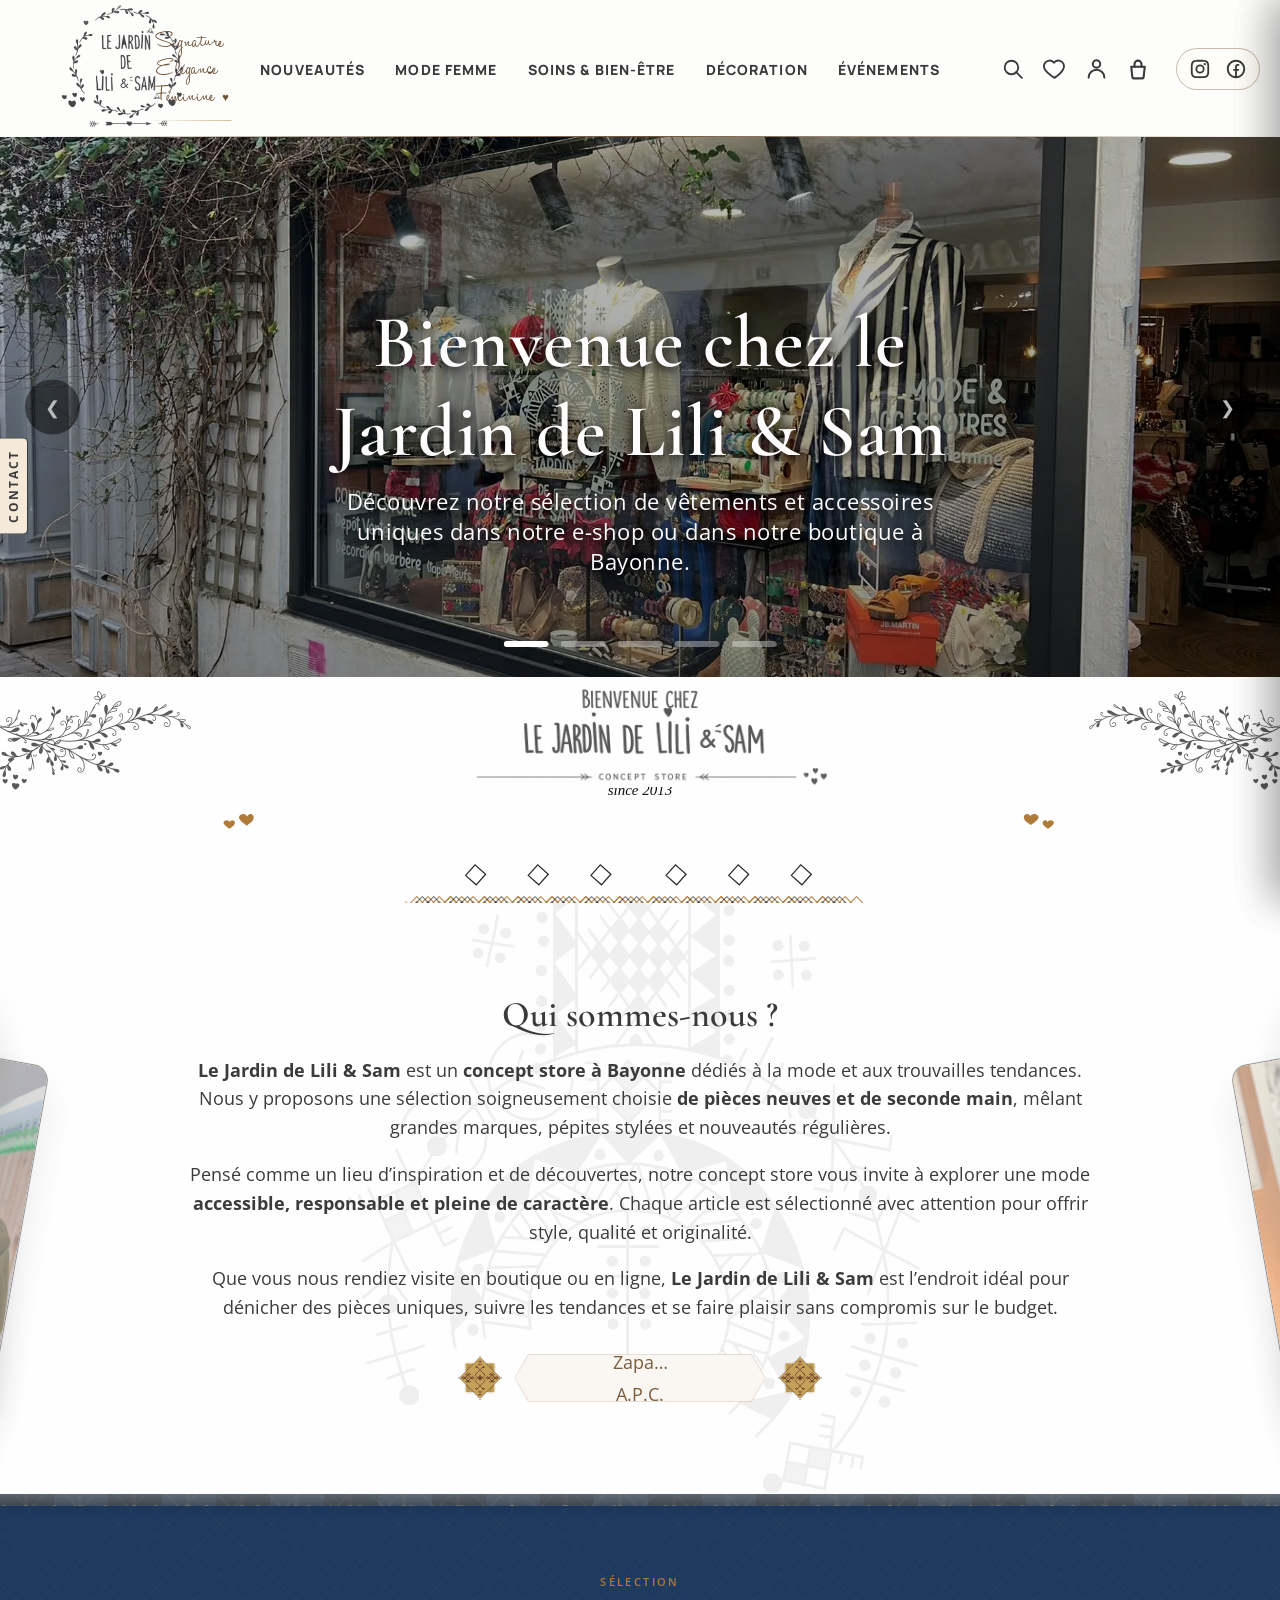
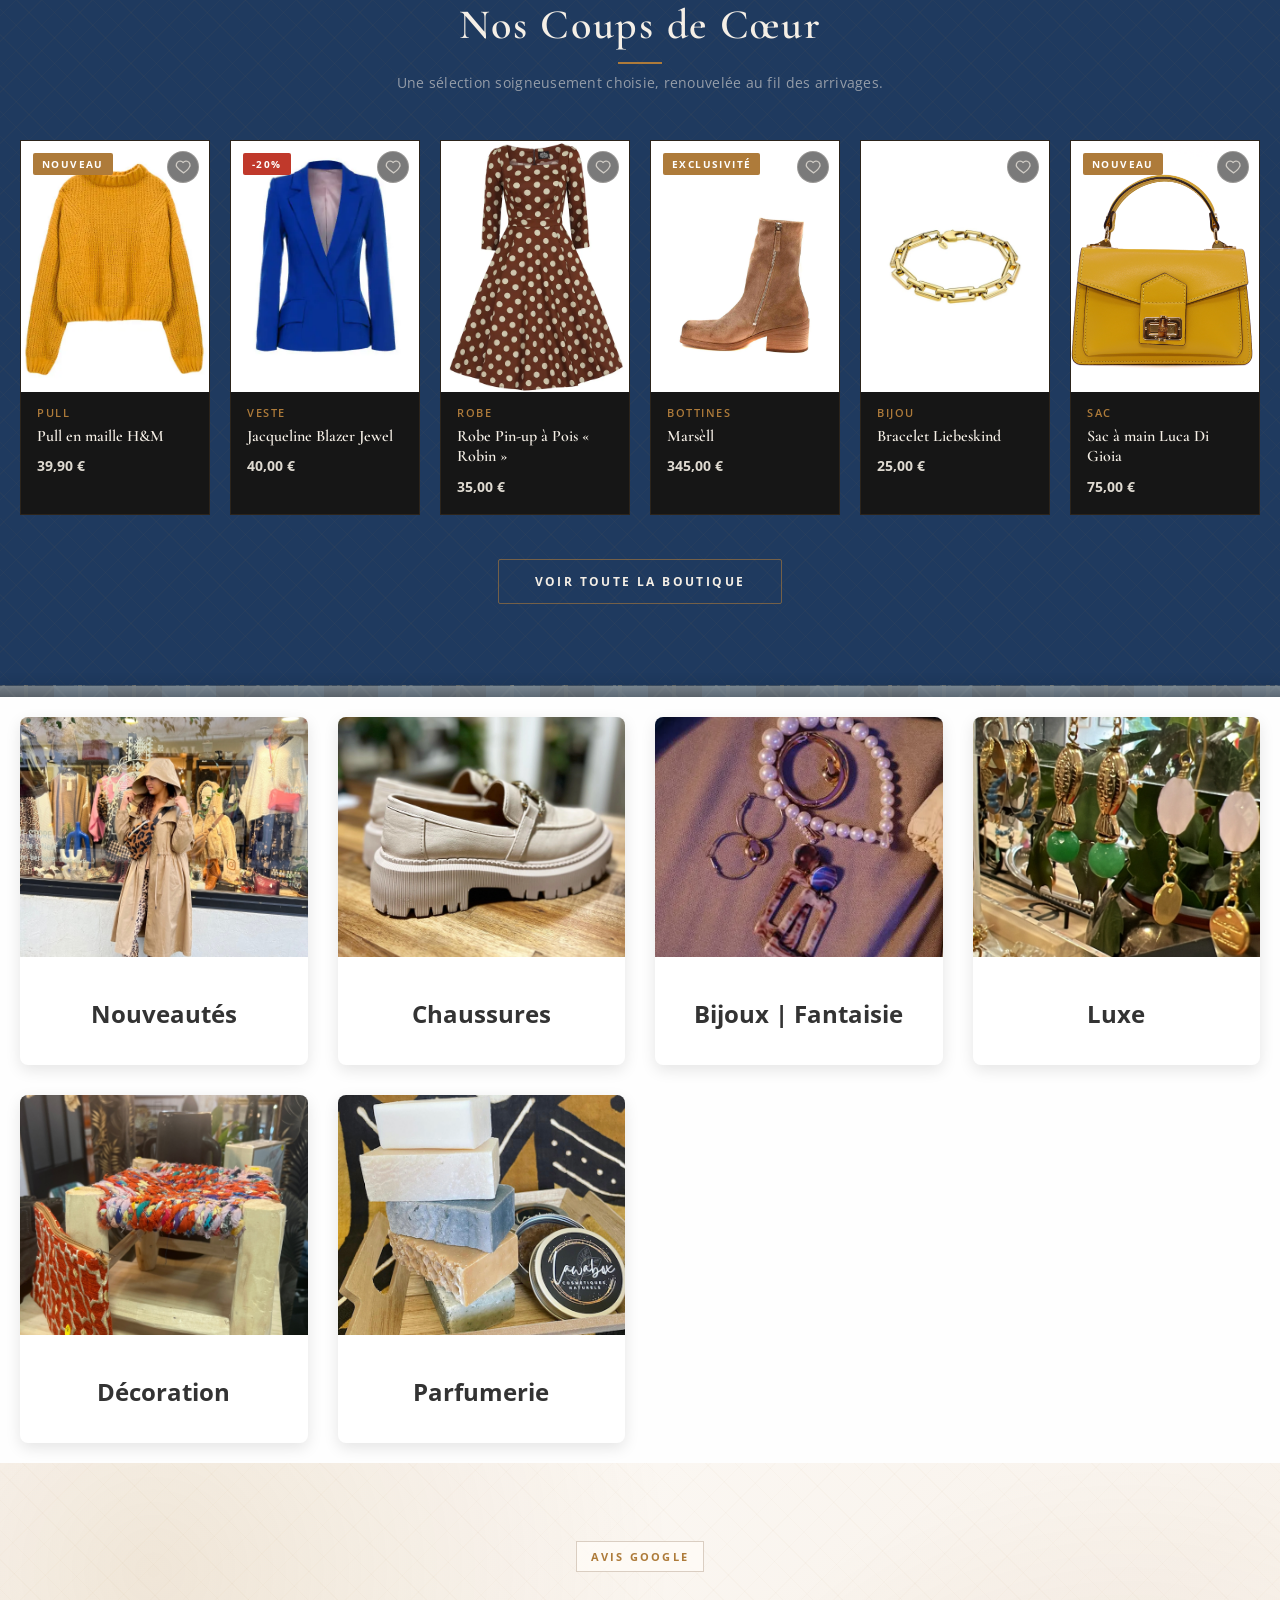
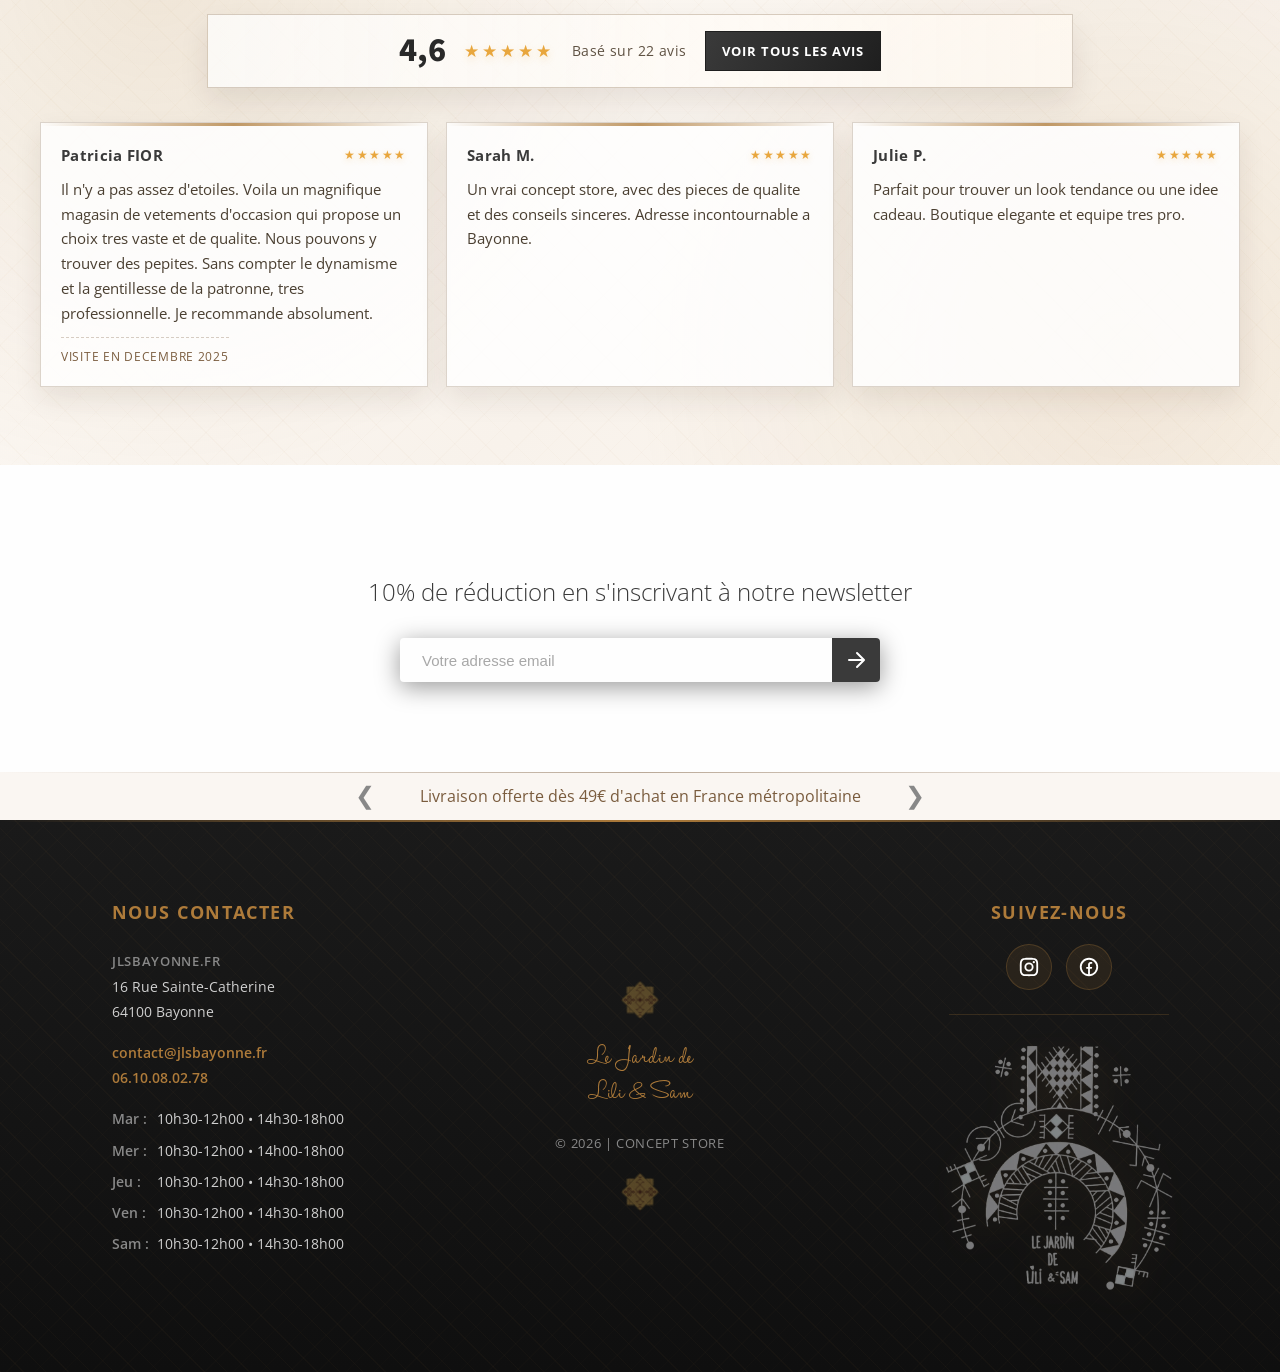
==== index.html @ 6b899c97 "25/03/2025" ====
﻿<!DOCTYPE html>
<html lang="fr">

<head>
    <!-- META -->
    <meta charset="UTF-8">
    <meta name="viewport" content="width=device-width, initial-scale=1.0">
    <meta name="description"
        content="Concept store à Bayonne proposant vêtements, accessoires et idées cadeaux au Pays Basque.">
    <meta name="robots" content="index, follow">
    <link rel="canonical" href="https://jlsbayonne.fr/">
    <title>Le Jardin de Lili &amp; Sam | Concept Store | Bayonne</title>

    <!-- LINK -->
    <link rel="stylesheet" href="style.css">
    <link rel="preconnect" href="https://fonts.googleapis.com">
    <link rel="preconnect" href="https://fonts.gstatic.com" crossorigin>
    <link
        href="https://fonts.googleapis.com/css2?family=Bodoni+Moda:wght@500;600&family=Cormorant+Garamond:wght@500;600;700&family=Manrope:wght@600;700;800&family=Open+Sans:wght@400;600&family=Source+Sans+3:wght@600;700;800&display=swap"
        rel="stylesheet">
    <link rel="icon" href="icons/favicon.ico" type="image/x-icon">

    <!-- JAVASCRIPT -->
    <script src="carousel.js" defer></script>
    <script src="menu.js" defer></script>
    <script src="search.js" defer></script>
    <script src="script.js" defer></script>
</head>

<body>
    <!-- HEADER -->
    <header class="header">
        <div class="header-container">
            <!-- LOGO -->
            <div class="logo">
                <a href="/">
                    <img src="img/logo.png" draggable="false" alt="logoJLS">

                </a>
                <div class="logo-words" aria-hidden="true">
                    <span>Signature</span>
                    <span>Elégance</span>
                    <span>Féminine</span>
                </div>
            </div>

            <div class="header-search-overlay">
                <div class="header-search">
                    <div class="search-berber-left" aria-hidden="true"></div>
                    <input type="text" placeholder="Rechercher un article, une marque...">
                    <img src="icons/search-outline.svg" class="search-icon-input" alt="Recherche">
                    <button class="search-close" aria-label="Fermer la barre de recherche">
                        <svg viewBox="0 0 24 24" width="22" height="22" fill="none">
                            <path d="M18 6L6 18M6 6l12 12" stroke="currentColor" stroke-width="2"
                                stroke-linecap="round" />
                        </svg>
                    </button>
                    <div class="search-berber-right" aria-hidden="true"></div>
                </div>
            </div>
            <!-- MENU -->
            <nav class="menu">
                <ul>
                    <li class="submenu-container">
                        <a href="nouveautes.html" class="has-submenu menu-link-nouveautes">Nouveautés</a>
                    </li>
                    <li class="submenu-container">
                        <a href="mode-femme.html" class="has-submenu">Mode Femme</a>
                        <div class="submenu submenu-mega">
                            <div class="submenu-mega-col">
                                <span class="submenu-mega-title">Vêtements</span>
                                <a href="/boutique/produits?CAT=robes&parent=boutique"><img src="icons/submenu/robe.svg" class="submenu-icon" alt=""> Robes</a>
                                <a href="/boutique/produits?CAT=jupes&parent=boutique"><img src="icons/submenu/jupe.svg" class="submenu-icon" alt=""> Jupes</a>
                                <a href="/boutique/produits?CAT=pantalons&parent=boutique"><img src="icons/submenu/pantalon.svg" class="submenu-icon" alt=""> Pantalons</a>
                                <a href="/boutique/produits?CAT=jeans&parent=boutique"><img src="icons/submenu/jean.svg" class="submenu-icon" alt=""> Jeans</a>
                                <a href="/boutique/produits?CAT=vestes&parent=boutique"><img src="icons/submenu/veste.svg" class="submenu-icon" alt=""> Vestes</a>
                                <a href="/boutique/produits?CAT=manteaux&parent=boutique">Manteaux</a>
                                <a href="/boutique/produits?CAT=pulls&parent=boutique">Pulls & Gilets</a>
                                <a href="/boutique/produits?CAT=t-shirts-et-polos&parent=boutique">T-shirts & Polos</a>
                                <a href="/boutique/produits?CAT=chemises&parent=boutique">Chemises</a>
                                <a href="/boutique/produits?CAT=combinaisons&parent=boutique">Combinaisons</a>
                            </div>
                            <div class="submenu-mega-col">
                                <span class="submenu-mega-title">Chaussures</span>
                                <a href="/boutique/produits?CAT=basket&parent=boutique">Basket</a>
                                <a href="/boutique/produits?CAT=bottes&parent=boutique">Bottes</a>
                                <a href="/boutique/produits?CAT=bottines-boots&parent=boutique">Bottines / Boots</a>
                                <a href="/boutique/produits?CAT=sandales&parent=boutique">Sandales</a>
                                <a href="/boutique/produits?CAT=talons&parent=boutique">Talons</a>
                                <a href="/boutique/produits?CAT=chaussures_plates&parent=boutique">Chaussures plates</a>
                                <a href="/boutique/produits?CAT=chaussures_de_ville&parent=boutique">Chaussures de ville</a>
                                <a href="/boutique/produits?CAT=chaussures_de_sport&parent=boutique">Chaussures de sport</a>
                            </div>
                            <div class="submenu-mega-col">
                                <span class="submenu-mega-title">Accessoires</span>
                                <a href="/boutique/produits?CAT=sacs_maroquinerie&parent=boutique">Sacs & Maroquinerie</a>
                                <a href="/boutique/produits?CAT=bijoux_fantaisie&parent=boutique">Bijoux & Fantaisie</a>
                                <a href="/boutique/produits?CAT=ceintures&parent=boutique">Ceintures</a>
                                <a href="/boutique/produits?CAT=chapeaux&parent=boutique">Chapeaux</a>
                                <a href="/boutique/produits?CAT=echarpes&parent=boutique">Écharpes</a>
                                <a href="/boutique/produits?CAT=gants&parent=boutique">Gants</a>
                                <a href="/boutique/produits?CAT=lunettes_de_soleil&parent=boutique">Lunettes de soleil</a>
                            </div>
                        </div>
                    </li>
                    <li class="submenu-container">
                        <a href="soins-bien-etre.html" class="has-submenu">Soins &
                            Bien-être</a>
                        <div class="submenu">
                            <a href="/boutique/produits?CAT=parfums&parent=boutique">Parfums</a>
                            <a href="/boutique/produits?CAT=savons_artisanaux&parent=boutique">Savons artisanaux</a>
                            <a href="/boutique/produits?CAT=soins_corps&parent=boutique">Soins du corps</a>
                            <a href="/boutique/produits?CAT=soins_visage&parent=boutique">Soins du visage</a>
                            <a href="/boutique/produits?CAT=bougies_senteurs&parent=boutique">Bougies & senteurs</a>

                        </div>
                    </li>
                    <li class="submenu-container">
                        <a href="decoration.html" class="has-submenu">Décoration</a>
                        <div class="submenu">
                            <a href="/boutique/produits?CAT=tapis_berberes&parent=boutique">Tapis Berbères</a>
                            <a href="/boutique/produits?CAT=vases_artisanaux&parent=boutique">Vases artisanaux</a>
                            <a href="/boutique/produits?CAT=bougies_lanternes&parent=boutique">Bougies & lanternes</a>
                            <a href="/boutique/produits?CAT=plateaux_traditionnels&parent=boutique">Plateaux
                                traditionnels</a>
                            <a href="/boutique/produits?CAT=decorations_autres&parent=boutique">Autres</a>
                        </div>
                    </li>
                    <li class="submenu-container">
                        <a href="evenements.html">Événements</a>
                    </li>
                </ul>
            </nav>
            <!-- ICÔNES PRINCIPALES -->
            <div class="icons">
                <!-- RECHERCHE -->
                <button class="icon-wrapper search-toggle" aria-label="Recherche" title="Rechercher">
                    <svg class="radial-icon" viewBox="0 0 24 24" aria-hidden="true" focusable="false">
                        <circle class="radial-icon-fill" cx="11" cy="11" r="6.5" />
                        <path class="radial-icon-fill" d="M15.55 16.26L16.26 15.55L21.2 20.49L20.49 21.2Z" />
                        <circle class="radial-icon-outline" cx="11" cy="11" r="6.5" />
                        <path class="radial-icon-outline" d="M15.5 15.5L21 21" />
                    </svg>
                </button>

                <!-- FAVORIS -->
                <a href="/boutique/produits/?CAT=Favoris&parent=index.html" class="icon-wrapper"
                    data-panel-trigger="panel-favoris" title="Favoris">
                    <svg class="radial-icon" viewBox="0 0 24 24" aria-hidden="true" focusable="false">
                        <defs>
                            <clipPath id="favorite-heart-clip">
                                <path d="M12 21s-6.7-4.35-9.2-8.1C.7 9.8 2.1 5.7 5.8 4.6c2.2-.65 4.4.1 5.7 1.9 1.3-1.8 3.5-2.55 5.7-1.9 3.7 1.1 5.1 5.2 3 8.3C18.7 16.65 12 21 12 21z" />
                            </clipPath>
                        </defs>
                        <circle class="radial-icon-fill" cx="12" cy="12" r="12" clip-path="url(#favorite-heart-clip)" />
                        <path class="radial-icon-outline" d="M12 21s-6.7-4.35-9.2-8.1C.7 9.8 2.1 5.7 5.8 4.6c2.2-.65 4.4.1 5.7 1.9 1.3-1.8 3.5-2.55 5.7-1.9 3.7 1.1 5.1 5.2 3 8.3C18.7 16.65 12 21 12 21z" />
                    </svg>
                    <span class="sr-only">Mes Favoris</span>
                </a>

                <!-- COMPTE -->
                <a href="/boutique/compte.php" class="icon-wrapper" data-panel-trigger="panel-compte" title="Compte" aria-label="Mon Compte">
                    <svg class="radial-icon radial-icon-account" viewBox="0 0 24 24" aria-hidden="true" focusable="false">
                        <path class="radial-icon-fill" d="M12 11.3a3.3 3.3 0 1 0 0-6.6a3.3 3.3 0 0 0 0 6.6Z" />
                        <path class="radial-icon-fill" d="M5 20.1a7 7 0 0 1 14 0Z" />
                        <circle class="radial-icon-outline" cx="12" cy="8" r="3.3" />
                        <path class="radial-icon-outline" d="M5 20.1a7 7 0 0 1 14 0" />
                    </svg>
                </a>

                <!-- PANIER -->
                <a href="/boutique/panier.php" class="icon-wrapper" data-panel-trigger="panel-panier" title="Panier" aria-label="Panier">
                    <svg class="radial-icon radial-icon-cart" viewBox="0 0 24 24" aria-hidden="true" focusable="false">
                        <path class="radial-icon-fill" d="M6.2 9.2h11.6l-1 9.1a1 1 0 0 1-1 .9H8.2a1 1 0 0 1-1-.9Z" />
                        <path class="radial-icon-fill" d="M9 9.2V7a3 3 0 0 1 6 0v2.2" />
                        <path class="radial-icon-outline" d="M6.2 9.2h11.6l-1 9.1a1 1 0 0 1-1 .9H8.2a1 1 0 0 1-1-.9Z" />
                        <path class="radial-icon-outline" d="M9 9.2V7a3 3 0 0 1 6 0v2.2" />
                    </svg>
                    <span class="cart-count">0</span>
                </a>
                <!-- RÉSEAUX SOCIAUX -->
                <div class="social-cluster">
                <div class="social-icons" aria-label="Réseaux sociaux">
                    <a href="https://www.instagram.com/jls_bayonne_" target="_blank" rel="noopener noreferrer"
                        title="" aria-label="Instagram">
                        <img src="icons/instagram-outline.svg" class="icon-default" alt="Instagram">
                        <img src="icons/instagram-filled.svg" class="icon-hover" alt="">
                    </a>
					<a href="https://www.facebook.com/JLSBayonne" target="_blank" rel="noopener noreferrer"
                        title="" aria-label="Facebook">
                        <img src="icons/facebook-outline.svg" class="icon-default" alt="Facebook">
                        <img src="icons/facebook-filled.svg" class="icon-hover" alt="">
                    </a>
                    </div>
                </div>
                <!-- BURGER MENU -->
                <button class="burger">
                    <span></span>
                    <span></span>
                    <span></span>
                </button>

            </div>
    </header>

    <!-- CAROUSEL -->
    <section class="carousel">
        <div class="carousel-container">
            <div class="carousel-slide active">
                <img src="img/slide1.webp" loading="eager" alt="Bienvenue chez le Jardin de Lili & Sam">
                <div class="slide-content">
                    <h2>Bienvenue chez le Jardin de Lili & Sam</h2>
                    <p>Découvrez notre sélection de vêtements et accessoires uniques dans notre e-shop ou dans notre
                        boutique à Bayonne.</p>
                </div>
            </div>
            <div class="carousel-slide">
                <img src="img/slide2.webp" loading="lazy" alt="Nouveautés boutique">
                <div class="slide-content">
                    <h2>Nouveautés boutique</h2>
                    <p>Découvrez nos dernières acquisitions et nouveautés dans notre boutique.</p>
                </div>
            </div>
            <div class="carousel-slide">
                <img src="img/slide3.webp" loading="lazy" alt="Concept store à Bayonne">
                <div class="slide-content">
                    <h2>Concept store Bayonne</h2>
                    <p>Notre concept store à Bayonne vous propose une sélection unique de vêtements et accessoires.</p>
                </div>
            </div>
            <div class="carousel-slide">
                <img src="img/slide4.webp" loading="lazy" alt="Idées cadeaux">
                <div class="slide-content">
                    <h2>Idées cadeaux</h2>
                    <p>Découvrez nos idées cadeaux spécialement sélectionnées pour vous.</p>
                </div>
            </div>
            <div class="carousel-slide">
                <img src="img/slide5.webp" loading="lazy" alt="Vêtements et accessoires">
                <div class="slide-content">
                    <h2>Vêtements et accessoires</h2>
                    <p>Découvrez notre sélection de vêtements et accessoires uniques dans notre boutique.</p>
                </div>
            </div>

            <button class="prev" aria-label="Previous Slide">&#10094;</button>
            <button class="next" aria-label="Next Slide">&#10095;</button>

            <div class="carousel-dots">
                <span class="dot active"></span>
                <span class="dot"></span>
                <span class="dot"></span>
                <span class="dot"></span>
                <span class="dot"></span>
            </div>
            <div class="carousel-flash"></div>
        </div>
    </section>

    <!-- BANNIERE -->
    <section class="welcome-baner">
        <img src="img/welcome-baner.png" alt="Bienvenue sur le Jardin de Lili & Sam" class="main-baner">
        <img src="img/lauren-left.png" alt="" class="baner-deco left">
        <img src="img/lauren-right.png" alt="" class="baner-deco right">
    </section>
    <!-- CONCEPT STORE SINCE 2013 -->
    <section class="concept-store-since-2013">
        <img src="img/concept-store.svg" alt="Concept Store Since 2013">
    </section>

    <!-- PHILOSOPHIE -->
    <section class="philosophie">
        <div class="philosophie-container">
            <h2>Qui sommes-nous ?</h2>
            <p>
                <strong>Le Jardin de Lili & Sam</strong> est un <strong>concept store à Bayonne</strong> dédiés à la
                mode et aux trouvailles tendances.
                Nous y proposons une sélection soigneusement choisie <strong>de pièces neuves et de seconde
                    main</strong>, mêlant
                grandes marques, pépites stylées et nouveautés régulières.
            </p>
            <p>
                Pensé comme un lieu d’inspiration et de découvertes, notre concept store vous invite à explorer une mode
                <strong>accessible, responsable et pleine de caractère</strong>. Chaque article est sélectionné avec
                attention pour offrir
                style, qualité et originalité.
            </p>

            <p>
                Que vous nous rendiez visite en boutique ou en ligne, <strong>Le Jardin de Lili & Sam</strong> est
                l’endroit idéal pour
                dénicher des pièces uniques, suivre les tendances et se faire plaisir sans compromis sur le budget.
            </p>

            <!-- CAROUSEL PHILOSOPHIE SIDE IMAGES -->
            <div class="philosophie-side left">
                <div class="photo-stack" data-fade-carousel>
                    <button class="photo-card photo-card-back" type="button" aria-label="Afficher la photo de fond">
                        <img src="img/shooting/shoot5.jpg" alt="">
                    </button>
                    <button class="photo-card photo-card-middle" type="button"
                        aria-label="Afficher la photo intermédiaire">
                        <img src="img/shooting/shoot2.jpg" alt="">
                    </button>
                    <img class="photo-slide is-active" src="img/shooting/shoot1.jpg" alt="Silhouette mode en boutique">
                    <img class="photo-slide" src="img/shooting/shoot2.jpg" alt="Look lifestyle Le Jardin de Lili & Sam">
                    <img class="photo-slide" src="img/shooting/shoot5.jpg"
                        alt="Sélection de vêtements et accessoires en boutique">
                    <img class="photo-slide" src="img/shooting/shoot6.jpg" alt="Détail mode et accessoires en boutique">
                    <img class="photo-slide" src="img/shooting/shoot7.jpg" alt="Look lifestyle Le Jardin de Lili & Sam">
                </div>
            </div>

            <div class="philosophie-container">
                <!-- TON CONTENU ACTUEL -->
            </div>

            <div class="philosophie-side right">
                <div class="photo-stack" data-fade-carousel>
                    <button class="photo-card photo-card-back" type="button" aria-label="Afficher la photo de fond">
                        <img src="img/shooting/shoot8.jpg" alt="">
                    </button>
                    <button class="photo-card photo-card-middle" type="button"
                        aria-label="Afficher la photo intermédiaire">
                        <img src="img/shooting/shoot4.jpg" alt="">
                    </button>
                    <img class="photo-slide is-active" src="img/shooting/shoot3.jpg"
                        alt="Sélection prêt-à-porter en lumière naturelle">
                    <img class="photo-slide" src="img/shooting/shoot4.jpg" alt="Détail mode et accessoires en boutique">
                    <img class="photo-slide" src="img/shooting/shoot8.jpg" alt="Look lifestyle Le Jardin de Lili & Sam">
                    <img class="photo-slide" src="img/shooting/shoot9.jpg" alt="Silhouette mode en boutique">
                    <img class="photo-slide" src="img/shooting/shoot10.jpg"
                        alt="Sélection de vêtements et accessoires en boutique">
                </div>
            </div>

            <!-- CAROUSEL DES MARQUES -->
            <div class="brands-carousel-shell">
                <div class="brands-carousel-vertical">
                    <div class="brands-track-vertical">
                        <span>A.P.C.</span>
                        <span>Agnès b.</span>
                        <span>American Vintage</span>
                        <span>Ba&amp;sh</span>
                        <span>Bel Air</span>
                        <span>Bellerose</span>
                        <span>Bérénice</span>
                        <span>Claudie Pierlot</span>
                        <span>Comptoir des Cotonniers</span>
                        <span>Hartford</span>
                        <span>IKKS</span>
                        <span>Iro</span>
                        <span>Isabel Marant</span>
                        <span>Joseph</span>
                        <span>Kenzo</span>
                        <span>Kitsuné</span>
                        <span>Les Petites</span>
                        <span>Maje</span>
                        <span>Paul &amp; Joe</span>
                        <span>Sandro</span>
                        <span>Sessùn</span>
                        <span>Sud Express</span>
                        <span>Surface to Air</span>
                        <span>Tara Jarmon</span>
                        <span>The Kooples</span>
                        <span>Vanessa Bruno</span>
                        <span>Zadig &amp; Voltaire</span>
                        <span>Zapa…</span>
                        <!-- LOOP -->
                        <span>A.P.C.</span>
                        <span>Agnès b.</span>
                        <span>American Vintage</span>
                        <span>Ba&amp;sh</span>
                        <span>Bel Air</span>
                        <span>Bellerose</span>
                        <span>Bérénice</span>
                        <span>Claudie Pierlot</span>
                        <span>Comptoir des Cotonniers</span>
                        <span>Hartford</span>
                        <span>IKKS</span>
                        <span>Iro</span>
                        <span>Isabel Marant</span>
                        <span>Joseph</span>
                        <span>Kenzo</span>
                        <span>Kitsuné</span>
                        <span>Les Petites</span>
                        <span>Maje</span>
                        <span>Paul &amp; Joe</span>
                        <span>Sandro</span>
                        <span>Sessùn</span>
                        <span>Sud Express</span>
                        <span>Surface to Air</span>
                        <span>Tara Jarmon</span>
                        <span>The Kooples</span>
                        <span>Vanessa Bruno</span>
                        <span>Zadig &amp; Voltaire</span>
                        <span>Zapa…</span>
                    </div>
                </div>
            </div>
        </div>
    </section>
    <!-- PRODUITS À LA UNE -->
    <section class="produits-une" aria-labelledby="produits-une-title">
        <div class="produits-une-container">

            <header class="produits-une-header">
                <span class="produits-une-kicker">Sélection</span>
                <h2 class="produits-une-title" id="produits-une-title">Nos Coups de Cœur</h2>
                <p class="produits-une-intro">Une sélection soigneusement choisie, renouvelée au fil des arrivages.</p>
            </header>

            <div class="produits-une-grid">

                <!-- [BACK-OFFICE] Produit 1 -->
                <article class="produit-card">
                    <a href="/boutique/produits/?id=1" class="produit-card-img-link" aria-hidden="true" tabindex="-1">
                        <div class="produit-card-img-wrap">
                            <img src="img/exemple1.webp" alt="Produit à la une" class="produit-card-img" loading="lazy">
                            <span class="produit-card-badge">Nouveau</span>
                            <div class="produit-card-overlay"><span>Voir le produit</span></div>
                        </div>
                    </a>
                    <div class="produit-card-body">
                        <span class="produit-card-cat">Pull</span>
                        <a href="/boutique/produits/?id=1" class="produit-card-name">Pull en maille H&M</a>
                        <span class="produit-card-price">39,90 €</span>
                    </div>
                    <button class="produit-card-fav" aria-label="Ajouter aux favoris" type="button">
                        <svg viewBox="0 0 24 24" width="17" height="17" fill="none"><path class="radial-icon-fill" d="M12 21s-6.7-4.35-9.2-8.1C.7 9.8 2.1 5.7 5.8 4.6c2.2-.65 4.4.1 5.7 1.9 1.3-1.8 3.5-2.55 5.7-1.9 3.7 1.1 5.1 5.2 3 8.3C18.7 16.65 12 21 12 21z"/><path class="radial-icon-outline" d="M12 21s-6.7-4.35-9.2-8.1C.7 9.8 2.1 5.7 5.8 4.6c2.2-.65 4.4.1 5.7 1.9 1.3-1.8 3.5-2.55 5.7-1.9 3.7 1.1 5.1 5.2 3 8.3C18.7 16.65 12 21 12 21z"/></svg>
                    </button>
                </article>

                <!-- [BACK-OFFICE] Produit 2 -->
                <article class="produit-card">
                    <a href="/boutique/produits/?id=2" class="produit-card-img-link" aria-hidden="true" tabindex="-1">
                        <div class="produit-card-img-wrap">
                            <img src="img/exemple2.webp" alt="Produit à la une" class="produit-card-img" loading="lazy">
                            <span class="produit-card-badge produit-card-badge--promo">-20%</span>
                            <div class="produit-card-overlay"><span>Voir le produit</span></div>
                        </div>
                    </a>
                    <div class="produit-card-body">
                        <span class="produit-card-cat">Veste</span>
                        <a href="/boutique/produits/?id=2" class="produit-card-name">Jacqueline Blazer Jewel</a>
                        <span class="produit-card-price">40,00 €</span>
                    </div>
                    <button class="produit-card-fav" aria-label="Ajouter aux favoris" type="button">
                        <svg viewBox="0 0 24 24" width="17" height="17" fill="none"><path class="radial-icon-fill" d="M12 21s-6.7-4.35-9.2-8.1C.7 9.8 2.1 5.7 5.8 4.6c2.2-.65 4.4.1 5.7 1.9 1.3-1.8 3.5-2.55 5.7-1.9 3.7 1.1 5.1 5.2 3 8.3C18.7 16.65 12 21 12 21z"/><path class="radial-icon-outline" d="M12 21s-6.7-4.35-9.2-8.1C.7 9.8 2.1 5.7 5.8 4.6c2.2-.65 4.4.1 5.7 1.9 1.3-1.8 3.5-2.55 5.7-1.9 3.7 1.1 5.1 5.2 3 8.3C18.7 16.65 12 21 12 21z"/></svg>
                    </button>
                </article>

                <!-- [BACK-OFFICE] Produit 3 -->
                <article class="produit-card">
                    <a href="/boutique/produits/?id=3" class="produit-card-img-link" aria-hidden="true" tabindex="-1">
                        <div class="produit-card-img-wrap">
                            <img src="img/exemple3.webp" alt="Produit à la une" class="produit-card-img" loading="lazy">
                            <div class="produit-card-overlay"><span>Voir le produit</span></div>
                        </div>
                    </a>
                    <div class="produit-card-body">
                        <span class="produit-card-cat">Robe</span>
                        <a href="/boutique/produits/?id=3" class="produit-card-name">Robe Pin-up à Pois « Robin »</a>
                        <span class="produit-card-price">35,00 €</span>
                    </div>
                    <button class="produit-card-fav" aria-label="Ajouter aux favoris" type="button">
                        <svg viewBox="0 0 24 24" width="17" height="17" fill="none"><path class="radial-icon-fill" d="M12 21s-6.7-4.35-9.2-8.1C.7 9.8 2.1 5.7 5.8 4.6c2.2-.65 4.4.1 5.7 1.9 1.3-1.8 3.5-2.55 5.7-1.9 3.7 1.1 5.1 5.2 3 8.3C18.7 16.65 12 21 12 21z"/><path class="radial-icon-outline" d="M12 21s-6.7-4.35-9.2-8.1C.7 9.8 2.1 5.7 5.8 4.6c2.2-.65 4.4.1 5.7 1.9 1.3-1.8 3.5-2.55 5.7-1.9 3.7 1.1 5.1 5.2 3 8.3C18.7 16.65 12 21 12 21z"/></svg>
                    </button>
                </article>

                <!-- [BACK-OFFICE] Produit 4 -->
                <article class="produit-card">
                    <a href="/boutique/produits/?id=4" class="produit-card-img-link" aria-hidden="true" tabindex="-1">
                        <div class="produit-card-img-wrap">
                            <img src="img/exemple4.webp" alt="Produit à la une" class="produit-card-img" loading="lazy">
                            <span class="produit-card-badge">Exclusivité</span>
                            <div class="produit-card-overlay"><span>Voir le produit</span></div>
                        </div>
                    </a>
                    <div class="produit-card-body">
                        <span class="produit-card-cat">Bottines</span>
                        <a href="/boutique/produits/?id=4" class="produit-card-name">Marsèll</a>
                        <span class="produit-card-price">345,00 €</span>
                    </div>
                    <button class="produit-card-fav" aria-label="Ajouter aux favoris" type="button">
                        <svg viewBox="0 0 24 24" width="17" height="17" fill="none"><path class="radial-icon-fill" d="M12 21s-6.7-4.35-9.2-8.1C.7 9.8 2.1 5.7 5.8 4.6c2.2-.65 4.4.1 5.7 1.9 1.3-1.8 3.5-2.55 5.7-1.9 3.7 1.1 5.1 5.2 3 8.3C18.7 16.65 12 21 12 21z"/><path class="radial-icon-outline" d="M12 21s-6.7-4.35-9.2-8.1C.7 9.8 2.1 5.7 5.8 4.6c2.2-.65 4.4.1 5.7 1.9 1.3-1.8 3.5-2.55 5.7-1.9 3.7 1.1 5.1 5.2 3 8.3C18.7 16.65 12 21 12 21z"/></svg>
                    </button>
                </article>
                <!-- [BACK-OFFICE] Produit 5 -->
                                <article class="produit-card">
                                    <a href="/boutique/produits/?id=5" class="produit-card-img-link" aria-hidden="true" tabindex="-1">
                                        <div class="produit-card-img-wrap">
                                            <img src="img/exemple5.webp" alt="Produit à la une" class="produit-card-img" loading="lazy">
                                            <div class="produit-card-overlay"><span>Voir le produit</span></div>
                                        </div>
                                    </a>
                                    <div class="produit-card-body">
                                        <span class="produit-card-cat">Bijou</span>
                                        <a href="/boutique/produits/?id=5" class="produit-card-name">Bracelet Liebeskind</a>
                                        <span class="produit-card-price">25,00 €</span>
                                    </div>
                                    <button class="produit-card-fav" aria-label="Ajouter aux favoris" type="button">
                                        <svg viewBox="0 0 24 24" width="17" height="17" fill="none"><path class="radial-icon-fill" d="M12 21s-6.7-4.35-9.2-8.1C.7 9.8 2.1 5.7 5.8 4.6c2.2-.65 4.4.1 5.7 1.9 1.3-1.8 3.5-2.55 5.7-1.9 3.7 1.1 5.1 5.2 3 8.3C18.7 16.65 12 21 12 21z"/><path class="radial-icon-outline" d="M12 21s-6.7-4.35-9.2-8.1C.7 9.8 2.1 5.7 5.8 4.6c2.2-.65 4.4.1 5.7 1.9 1.3-1.8 3.5-2.55 5.7-1.9 3.7 1.1 5.1 5.2 3 8.3C18.7 16.65 12 21 12 21z"/></svg>
                                    </button>
                                </article>

                                <!-- [BACK-OFFICE] Produit 6 -->
                                <article class="produit-card">
                                    <a href="/boutique/produits/?id=6" class="produit-card-img-link" aria-hidden="true" tabindex="-1">
                                        <div class="produit-card-img-wrap">
                                            <img src="img/exemple6.webp" alt="Produit à la une" class="produit-card-img" loading="lazy">
                                            <span class="produit-card-badge">Nouveau</span>
                                            <div class="produit-card-overlay"><span>Voir le produit</span></div>
                                        </div>
                                    </a>
                                    <div class="produit-card-body">
                                        <span class="produit-card-cat">Sac</span>
                                        <a href="/boutique/produits/?id=6" class="produit-card-name">Sac à main Luca Di Gioia</a>
                                        <span class="produit-card-price">75,00 €</span>
                                    </div>
                                    <button class="produit-card-fav" aria-label="Ajouter aux favoris" type="button">
                                        <svg viewBox="0 0 24 24" width="17" height="17" fill="none"><path class="radial-icon-fill" d="M12 21s-6.7-4.35-9.2-8.1C.7 9.8 2.1 5.7 5.8 4.6c2.2-.65 4.4.1 5.7 1.9 1.3-1.8 3.5-2.55 5.7-1.9 3.7 1.1 5.1 5.2 3 8.3C18.7 16.65 12 21 12 21z"/><path class="radial-icon-outline" d="M12 21s-6.7-4.35-9.2-8.1C.7 9.8 2.1 5.7 5.8 4.6c2.2-.65 4.4.1 5.7 1.9 1.3-1.8 3.5-2.55 5.7-1.9 3.7 1.1 5.1 5.2 3 8.3C18.7 16.65 12 21 12 21z"/></svg>
                                    </button>
                                </article>
            </div>

            <div class="produits-une-footer">
                <a href="mode-femme.html" class="produits-une-cta">Voir toute la boutique</a>
            </div>

        </div>
    </section>

    <!-- CATEGORIES -->
    <section class="categories">
        <div class="grid">
            <a class="card" href="/boutique/produits?CAT=Nouveautés&parent=index.html">
                <img src="img/NOUVEAUTES.webp" alt="Nouveautés boutique">
                <h2>Nouveautés</h2>
            </a>
            <a class="card" href="/boutique/produits?CAT=Chaussures&parent=index.html">
                <img src="img/chaussures.webp" alt="Chaussures boutique">
                <h2>Chaussures</h2>
            </a>
            <a class="card" href="/boutique/produits?CAT=Bijoux&parent=index.html">
                <img src="img/BIJOUX.webp" alt="Bijoux boutique">
                <h2>Bijoux | Fantaisie</h2>
            </a>
            <a class="card" href="/boutique/produits?CAT=Luxe&parent=index.html">
                <img src="img/LUXE.webp" alt="Luxe boutique">
                <h2>Luxe</h2>
            </a>
            <a class="card" href="/boutique/produits?CAT=Décoration&parent=index.html">
                <img src="img/DECORATION.webp" alt="Décoration boutique">
                <h2>Décoration</h2>
            </a>
            <a class="card" href="/boutique/produits?CAT=Parfumerie&parent=index.html">
                <img src="img/PARFUMERIE.webp" alt="Parfumerie boutique">
                <h2>Parfumerie</h2>
            </a>

        </div>
    </section>

    <!-- AVIS GOOGLE -->
    <section class="google-reviews" aria-labelledby="google-reviews-title">
        <div class="google-reviews-container">
            <div class="google-reviews-head">
                <p class="google-reviews-kicker">Avis Google</p>
            </div>

            <div class="google-rating-strip" aria-label="Note moyenne Google">
                <span class="google-rating-score">4,6</span>
                <span class="google-rating-stars" aria-hidden="true">★★★★★</span>
                <span class="google-rating-count">Basé sur 22 avis</span>
                
                <a class="google-rating-link" href="https://www.google.com/search?sca_esv=991e2bedf2703c6a&sxsrf=ANbL-n4b9o6tHcXpJ19BkXrT6cthK5wEeQ:1774232213598&q=avis+jls+bayonne&si=AL3DRZEsmMGCryMMFSHJ3StBhOdZ2-6yYkXd_doETEE1OR-qORo_o-lJ5Kzo92yvJydwYvJxxnHASWaaPofnpNgq8gZD5XathQDJInLiI1AsaRlFHVB0z-w%3D&uds=ALYpb_k6otuSYDT1zFYqBpNGDSzKcbzTnXiSLc1W4pZmL13RO3_2BxE4k4dMKUN1WbOLV1_mlojuKSyXnctr2x-SNmUKkfoXU79wv6yKwYlTCc4v8FH2ODE&sa=X&ved=2ahUKEwiqvtyG-rSTAxV-T6QEHTOeL4UQ3PALegQIRhAF&biw=2560&bih=1279&dpr=1.5" target="_blank" rel="noopener noreferrer">Voir tous les avis</a>
            </div>

            <div class="google-reviews-grid">
                <article class="google-review-card">
                    <header class="google-review-card-head">
                        <strong>Patricia FIOR</strong>
                        <span aria-hidden="true">★★★★★</span>
                    </header>
                    <p>Il n'y a pas assez d'etoiles. Voila un magnifique magasin de vetements d'occasion qui propose un choix tres vaste et de qualite. Nous pouvons y trouver des pepites. Sans compter le dynamisme et la gentillesse de la patronne, tres professionnelle. Je recommande absolument.</p>
                    <span class="google-review-meta">Visite en decembre 2025</span>
                </article>

                <article class="google-review-card">
                    <header class="google-review-card-head">
                        <strong>Sarah M.</strong>
                        <span aria-hidden="true">★★★★★</span>
                    </header>
                    <p>Un vrai concept store, avec des pieces de qualite et des conseils sinceres. Adresse incontournable a Bayonne.</p>
                </article>

                <article class="google-review-card">
                    <header class="google-review-card-head">
                        <strong>Julie P.</strong>
                        <span aria-hidden="true">★★★★★</span>
                    </header>
                    <p>Parfait pour trouver un look tendance ou une idee cadeau. Boutique elegante et equipe tres pro.</p>
                </article>
            </div>
        </div>
    </section>

    <!-- NEWSLETTER -->
    <section class="newsletter">
        <div class="newsletter-container">
            <h2>10% de réduction en s'inscrivant à notre newsletter</h2>
            <form class="newsletter-box" id="newsletter-form">
                <input type="email" placeholder="Votre adresse email" required>
                <button class="newsletter-btn" type="submit">
                    <svg viewBox="0 0 24 24" class="newsletter-arrow">
                        <path d="M5 12h14M13 5l7 7-7 7" stroke="white" stroke-width="2" fill="none"
                            stroke-linecap="round" stroke-linejoin="round" />
                    </svg>
                </button>
            </form>

            <div class="newsletter-success" id="newsletter-success">
                ✓ Merci pour votre inscription !
            </div>

            <div class="flower-confetti" id="flower-confetti"></div>


        </div>
    </section>

    <!-- INFO CAROUSEL -->
    <section class="info-carousel">
        <button class="info-carousel-prev" aria-label="Précédent">&#10094;</button>
        <div class="info-carousel-track-wrapper">
            <div class="info-carousel-track">
                <span>Livraison offerte dès 49€ d'achat en France métropolitaine</span>
                <span>Retrait gratuit en boutique à Bayonne</span>
                <span>Paiement sécurisé via PayPal</span>
                <span>Retours sous 14 jours</span>
                <span>Service client réactif</span>
            </div>
        </div>
        <button class="info-carousel-next" aria-label="Suivant">&#10095;</button>
    </section>
    <!----------FOOTER---------->
    <footer id="footer">
        <div class="footer-container">
            <div class="footer-left">
                <strong>Nous contacter</strong>
                <div>
                    <strong style="font-size: 13px; letter-spacing: 0.05em; text-transform: uppercase; color: #888; font-weight: 600;">JLSBAYONNE.FR<br></strong>
                    16 Rue Sainte-Catherine<br>
                    64100 Bayonne
                </div>
                <div>
                    <a href="mailto:contact@jlsbayonne.fr">contact@jlsbayonne.fr</a><br>
                    <a href="tel:0610080278">06.10.08.02.78</a>
                </div>
                <div class="horaires">
                    <span class="jour">Mar :</span><span>10h30-12h00 • 14h30-18h00</span>
                    <span class="jour">Mer :</span><span>10h30-12h00 • 14h00-18h00</span>
                    <span class="jour">Jeu :</span><span>10h30-12h00 • 14h30-18h00</span>
                    <span class="jour">Ven :</span><span>10h30-12h00 • 14h30-18h00</span>
                    <span class="jour">Sam :</span><span>10h30-12h00 • 14h30-18h00</span>
                </div>
            </div>

            <div class="footer-center">
                <h3>Le Jardin de<br>Lili & Sam</h3>
                <p>&copy; 2026 | Concept Store</p>
            </div>

            <div class="footer-right social-icons-footer">
                <strong>Suivez-nous</strong>
                <div class="social-icons-footer">
                    <a href="https://www.instagram.com/jls_bayonne_" target="_blank" rel="noopener noreferrer" title="Instagram" aria-label="Instagram">
                        <img src="icons/instagram-outline.svg" alt="Instagram">
                    </a>
                    <a href="https://www.facebook.com/JLSBayonne" target="_blank" rel="noopener noreferrer" title="Facebook" aria-label="Facebook">
                        <img src="icons/facebook-outline.svg" alt="Facebook">
                    </a>
                </div>
                <div class="footer-brand-mark">
                    <img src="img/background-white.webp" alt="Logo Le Jardin de Lili & Sam">
                </div>
            </div>
        </div>
    </footer>

    <!-- WIDGET CONTACT VERTICAL -->
    <div class="contact-widget" id="contact-widget">
        <button class="contact-widget-toggle" type="button" aria-label="Ouvrir les moyens de contact"
            aria-expanded="false" aria-controls="contact-widget-panel">
            <span class="contact-widget-label">CONTACT</span>
        </button>
        <div class="contact-widget-panel" id="contact-widget-panel" aria-hidden="true">
            <a href="https://maps.app.goo.gl/K8HkVCwXNaB93dVm9" class="contact-widget-icon" aria-label="Nous contacter" target="_blank" rel="noopener noreferrer" title="Boutique">
                <svg xmlns="http://www.w3.org/2000/svg" viewBox="0 0 24 24" width="24" height="24" fill="none" aria-hidden="true">
                    <path d="M12 22s7-6.2 7-12a7 7 0 1 0-14 0c0 5.8 7 12 7 12z" stroke="currentColor" stroke-width="1.8" stroke-linecap="round" stroke-linejoin="round"/>
                    <circle cx="12" cy="10" r="2.7" stroke="currentColor" stroke-width="1.8"/>
                </svg>
            </a>
            <a href="tel:0610080278" class="contact-widget-icon" aria-label="Appeler" title="Téléphone">
                <svg viewBox="0 0 24 24" width="23" height="23" fill="none" aria-hidden="true">
                    <path d="M22 16.92v3a2 2 0 0 1-2.18 2A19.79 19.79 0 0 1 11.19 19a19.5 19.5 0 0 1-6-6A19.79 19.79 0 0 1 2.08 4.18 2 2 0 0 1 4.06 2h3a2 2 0 0 1 2 1.72c.12.9.33 1.78.62 2.62a2 2 0 0 1-.45 2.11L8 9.68a16 16 0 0 0 6.32 6.32l1.23-1.23a2 2 0 0 1 2.11-.45c.84.29 1.72.5 2.62.62A2 2 0 0 1 22 16.92z" stroke="currentColor" stroke-width="1.8" stroke-linecap="round" stroke-linejoin="round"/>
                </svg>
            </a>
            <a href="mailto:contact@jlsbayonne.fr" class="contact-widget-icon" aria-label="Envoyer un email" title="Mail">
                <svg viewBox="0 0 24 24" width="24" height="24" fill="none" aria-hidden="true">
                    <rect x="3" y="5" width="18" height="14" rx="2" stroke="currentColor" stroke-width="1.8"/>
                    <path d="M4 7l8 6 8-6" stroke="currentColor" stroke-width="1.8" stroke-linecap="round" stroke-linejoin="round"/>
                </svg>
            </a>
        </div>
    </div>

    <!-- BOUTON RETOUR EN HAUT -->
    <button id="scrollTopBtn" aria-label="Retour en haut">

        <!-- cercle progression -->
        <svg class="progress-ring" width="60" height="60">
            <circle class="progress-ring-bg" cx="30" cy="30" r="26" />
            <circle class="progress-ring-circle" cx="30" cy="30" r="26" />
        </svg>

        <!-- flèche -->
        <svg class="arrow-up" viewBox="0 0 24 24">
            <path d="M12 19V5M5 12l7-7 7 7" stroke="white" stroke-width="2" fill="none" stroke-linecap="round"
                stroke-linejoin="round" />
        </svg>

        <!-- fleur -->
        <svg class="flower-icon" viewBox="0 0 24 24">
            <circle cx="12" cy="12" r="2.5" fill="white" />
            <circle cx="12" cy="5" r="3" fill="white" />
            <circle cx="19" cy="12" r="3" fill="white" />
            <circle cx="12" cy="19" r="3" fill="white" />
            <circle cx="5" cy="12" r="3" fill="white" />
        </svg>

    </button>

    <!-- POP-UP MARQUES -->
    <div class="brands-modal-overlay" aria-hidden="true">
        <section class="brands-modal" role="dialog" aria-modal="true" aria-label="Toutes les marques">
            <button class="brands-modal-close" type="button" aria-label="Fermer">&times;</button>
            <header class="brands-modal-head">
                <h2>Toutes Nos Marques</h2>
                <p>Des marques sélectionnées pour leur vision et leur singularité.</p>
            </header>
            <div class="brands-modal-body">
                <ul class="brands-modal-grid"></ul>
            </div>
            <div class="brands-modal-scroll-controls" aria-hidden="true">
                <button class="brands-modal-scroll-btn up is-hidden" type="button"
                    aria-label="Défiler vers le haut">ᐃ</button>
                <button class="brands-modal-scroll-btn down" type="button" aria-label="Défiler vers le bas">ᐁ</button>
            </div>
        </section>
    </div>

    <!-- OVERLAY PANNEAUX -->
    <div class="side-panel-overlay" id="side-panel-overlay"></div>

    <!-- PANNEAU FAVORIS -->
    <aside class="side-panel" id="panel-favoris" aria-label="Mes Favoris">
        <div class="side-panel-head">
            <span class="side-panel-title">Mes Favoris</span>
            <button class="side-panel-close" aria-label="Fermer">
                <svg viewBox="0 0 24 24" width="22" height="22" fill="none">
                    <path d="M18 6L6 18M6 6l12 12" stroke="currentColor" stroke-width="2" stroke-linecap="round" />
                </svg>
            </button>
        </div>
        <div class="side-panel-body">
            <div class="side-panel-empty-state">
                <svg class="favorite-heart" viewBox="0 0 24 24" width="52" height="52" fill="none">
                    <path
                        d="M20.84 4.61a5.5 5.5 0 0 0-7.78 0L12 5.67l-1.06-1.06a5.5 5.5 0 0 0-7.78 7.78l1.06 1.06L12 21.23l7.78-7.78 1.06-1.06a5.5 5.5 0 0 0 0-7.78z"
                        stroke="#c8b49a" stroke-width="1.5" />
                </svg>
                <p>Aucun article en favoris pour l'instant.</p>
                <a href="/boutique/produits/" class="side-panel-btn">Découvrir la boutique</a>
            </div>
        </div>
    </aside>

    <!-- PANNEAU COMPTE -->
    <aside class="side-panel" id="panel-compte" aria-label="Mon Compte">
        <div class="side-panel-head">
            <span class="side-panel-title">Mon Compte</span>
            <button class="side-panel-close" aria-label="Fermer">
                <svg viewBox="0 0 24 24" width="22" height="22" fill="none">
                    <path d="M18 6L6 18M6 6l12 12" stroke="currentColor" stroke-width="2" stroke-linecap="round" />
                </svg>
            </button>
        </div>
        <div class="side-panel-body">
            <form class="side-panel-form" action="/boutique/compte.php" method="post">
                <label for="sp-email">Adresse e‑mail</label>
                <input id="sp-email" type="email" name="email" placeholder="votre@email.fr" autocomplete="email"
                    required>
                <label for="sp-password">Mot de passe</label>
                <input id="sp-password" type="password" name="password" placeholder="••••••••"
                    autocomplete="current-password" required>
                <a href="/boutique/compte.php?action=forgot" class="side-panel-link-small">Mot de passe oublié ?</a>
                <button type="submit" class="side-panel-btn">Se connecter</button>
            </form>
            <div class="side-panel-separator"><span>ou</span></div>
            <a href="/boutique/compte.php?action=register" class="side-panel-btn side-panel-btn-outline">Créer un
                compte</a>
            <div class="side-panel-links">
                <a href="/boutique/compte.php?action=orders">Mes commandes</a>
                <a href="/boutique/compte.php?action=profile">Mes informations</a>
            </div>
        </div>
    </aside>

    <!-- PANNEAU PANIER -->
    <aside class="side-panel" id="panel-panier" aria-label="Mon Panier">
        <div class="side-panel-head">
            <span class="side-panel-title">Mon Panier</span>
            <button class="side-panel-close" aria-label="Fermer">
                <svg viewBox="0 0 24 24" width="22" height="22" fill="none">
                    <path d="M18 6L6 18M6 6l12 12" stroke="currentColor" stroke-width="2" stroke-linecap="round" />
                </svg>
            </button>
        </div>
        <div class="side-panel-body" id="panel-panier-items">
            <div class="side-panel-empty-state">
                <svg viewBox="0 0 24 24" width="52" height="52" fill="none">
                    <path d="M6 2L3 6v14a2 2 0 002 2h14a2 2 0 002-2V6l-3-4zM3 6h18M16 10a4 4 0 01-8 0" stroke="#c8b49a"
                        stroke-width="1.5" stroke-linecap="round" stroke-linejoin="round" />
                </svg>
                <p>Votre panier est vide.</p>
                <a href="/boutique/produits/" class="side-panel-btn">Continuer mes achats</a>
            </div>
        </div>
        <div class="side-panel-footer" id="panel-panier-footer" style="display:none">
            <div class="side-panel-total">
                <span>Sous-total</span>
                <span class="side-panel-total-amount" id="panel-panier-total">0,00 €</span>
            </div>
            <a href="/boutique/panier.php?action=checkout" class="side-panel-btn">Finaliser ma commande</a>
            <a href="/boutique/panier.php" class="side-panel-btn side-panel-btn-outline">Voir mon panier</a>
        </div>
    </aside>

</body>

</html>
---- style.css ----
/* ----------GLOBAL---------- */
body {
    font-family: 'Open Sans', Arial, sans-serif;
    margin: 0;
    padding: 0;
    background: #FEFEFE;
    overflow-x: hidden;
}

@font-face {
    font-family: "Halo Handletter";
    src: url("fonts/HaloHandletter.otf") format("opentype");
    font-weight: 400;
    font-style: normal;
    font-display: swap;
}

/* Titres principaux du menu header en majuscule */
.menu > ul > li.submenu-container > a {
    text-transform: uppercase;
    font-weight: 800;
    letter-spacing: 0.08em;
}

.filter-group-nouveautes .filter-option.is-zero {
    display: none !important;
}


/* ----------ALL BACKGROUND DECORATION---------- */
.header-search::before {
    content: "";
    position: absolute;
    top: 50%;
    left: 50%;
    transform: translate(-50%, -50%);
    width: 100%;
    height: 100%;
    background-image: url('img/logo-berbere.webp');
    background-repeat: no-repeat;
    background-position: center;
    background-size: auto 200%;
    opacity: 0.17;
    z-index: -1;
    pointer-events: none;
}

.container {
    max-width: 1400px;
    margin: auto;
    padding: 0 40px;
}

/* ----------HEADER---------- */
.header {
    position: sticky;
    top: 0;
    width: 100%;
    background: #FDFEFC;
    z-index: 1000;
    transition: background 0.2s ease;
}

.header::after {
    content: "";
    position: absolute;
    left: 0;
    bottom: 0;
    width: 100%;
    height: 1.5px;
    background: linear-gradient(to right, #ae7c3a00, #6f5338, #ae7c3a00);
}

.header.search-overlay-open {
    background: transparent;
}

.header.search-overlay-open::after {
    opacity: 0;
}

.header.search-overlay-open .header-container> :not(.header-search-overlay) {
    opacity: 0;
    visibility: hidden;
    pointer-events: none;
    transition: opacity 0.2s ease, visibility 0s linear 0.2s;
}

.header-container {
    max-width: 1400px;
    margin: auto;
    display: grid;
    grid-template-columns: minmax(220px, 1fr) auto minmax(320px, 1fr);
    align-items: center;
    padding: 1px 20px;
}

.header.scrolled {
    backdrop-filter: blur(10px);
    background: rgba(254, 252, 253, 0.6);
}

.header.search-overlay-open.scrolled {
    background: transparent;
    backdrop-filter: none;
}

.header.scrolled .social-icons {
    background: rgba(255, 252, 247, 0.2);
}

/* ----------LOGO---------- */
.logo {
    position: relative;
    transform: translateX(clamp(0px, 3vw, 48px));
}

.logo a {
    position: relative;
    z-index: 1;
    display: inline-block;
}

.logo img:first-child {
    height: 130px;
    width: auto;
    transition: transform 0.3s ease;
}

.logo img:first-child:hover {
    transform: scale(1.02);
    cursor: pointer;
}

.logo-words {
    position: absolute;
    top: 50%;
    left: calc(40% + 2px);
    transform: translateY(-50%);
    display: flex;
    flex-direction: column;
    gap: 3px;
    pointer-events: none;
    white-space: nowrap;
}

.logo-words::before {
    content: "";
    position: absolute;
    left: -10px;
    right: -8px;
    bottom: -13px;
    height: 1px;
    background: linear-gradient(90deg, rgba(174, 123, 58, 0), rgba(174, 123, 58, 0.78), rgba(174, 123, 58, 0));
    background-size: 210% 100%;
    background-position: 0 50%;
    opacity: 0.7;
    animation: logoWordsSheen 10s ease-in-out infinite;
}

.logo-words::after {
    content: "\2665";
    position: absolute;
    right: -5px;
    bottom: 6px;
    font-size: 11px;
    line-height: 1;
    color: #6f5338;
    text-shadow: 0 0 5px rgba(174, 123, 58, 0.24);
}

.logo-words span {
    font-family: "Halo Handletter", "Cormorant Garamond", serif;
    font-size: 24px;
    font-style: normal;
    font-weight: 400;
    letter-spacing: 0.02em;
    line-height: 1;
    color: #6f5338;
    text-transform: none;
    text-shadow: 0 1px 0 rgba(255, 255, 255, 0.4);
}

.logo-hover-hint {
    position: absolute;
    top: calc(50% + 59.4px);
    left: calc(34% + 5px);
    transform: translateY(-50%) translateX(-4px);
    display: inline-flex;
    align-items: center;
    gap: 4px;
    opacity: 0;
    pointer-events: none;
    white-space: nowrap;
    transition: opacity 0.25s ease, transform 0.25s ease;
}

.logo:hover .logo-hover-hint {
    opacity: 0;
}

.logo a:hover + .logo-words ~ .logo-hover-hint {
    opacity: 1;
    transform: translateY(-50%) translateX(0);
}

.logo-hover-arrow {
    font-size: 23px;
    color: #3A3A3A;
    display: inline-block;
    transform: rotate(-15deg) translateY(-7px);
}

.logo-hover-text {
    display: inline-flex;
    align-items: center;
    font-family: "Open Sans", Arial, sans-serif;
    font-size: 11px;
    font-weight: 600;
    letter-spacing: 0.1em;
    color: #3A3A3A;
    background: linear-gradient(to right, rgba(174, 124, 58, 0.22) 0%, rgba(174, 124, 58, 0.12) 45%, rgba(174, 124, 58, 0) 100%);
    border-radius: 8px 0 0 8px;
    padding-left: 7px;
    text-transform: uppercase;
}

.logo-hover-letter {
    opacity: 1;
}

.logo-hover-space {
    width: 0.35em;
}

/* ----------MENU---------- */
.menu {
    display: flex;
    align-items: center;
    gap: 30px;
    justify-self: center;
}

.menu > ul {
    display: contents;
}

.menu > ul > li {
    list-style: none;
    padding: 0;
    margin: 0;
}

.menu a {
    position: relative;
    text-decoration: none;
    color: #3A3A3A;
    font-family: 'Manrope', 'Open Sans', Arial, sans-serif;
    font-size: 14px;
    font-weight: 700;
    letter-spacing: 0.3px;
    padding-bottom: 5px;
    transition: transform 0.2s ease, color 0.2s ease;
}

/* Les liens principaux du menu en majuscule — géré en haut du fichier */

.menu a::after {
    content: "";
    position: absolute;
    left: 0;
    bottom: 0;
    width: 0;
    background: #AE7B3A;
    transition: width 0.3s ease;
    height: 3px;
}

.menu a:hover::after {
    width: 100%;
}

.menu a:hover {
    color: #AE7B3A;
    animation: rainbow-text 5s linear infinite;
}

@keyframes rainbow-text {
    0% {
        filter: hue-rotate(0deg);
    }

    100% {
        filter: hue-rotate(360deg);
    }
}

/* ----------SUBMENU - DROPDOWN STYLE---------- */
.submenu-container {
    position: relative;
}


.submenu {
    display: block;
    position: absolute;
    top: calc(100% + 1px);
    left: 0;
    min-width: 180px;
    padding: 12px 0;
    background: #ffffff;
    border: 1px solid #000000;
    border-top: 0;
    box-shadow: 0 8px 24px rgba(0, 0, 0, 0.12);
    z-index: 999;
    border-radius: 0 0 2px 2px;
    overflow: hidden;
    opacity: 1;
    visibility: hidden;
    pointer-events: none;
    clip-path: inset(0 0 100% 0);
    transition: clip-path 0.22s ease, visibility 0s linear 0.22s;
}

/* MEGA MENU MODE FEMME */
.submenu-mega {
    min-width: 700px;
    max-width: 900px;
    padding: 32px 36px 28px 36px;
    display: flex;
    gap: 48px;
    background: #fff;
    border-radius: 0 0 2px 2px;
    box-shadow: 0 8px 32px rgba(0,0,0,0.13);
        border: 1px solid #000000;
    border-top: none;
}

.submenu-mega-col {
    display: flex;
    flex-direction: column;
    min-width: 180px;
    gap: 2px;
}

.submenu-mega-title {
    font-size: 1.08em;
    font-weight: 700;
    color: #AE7B3A;
    margin-bottom: 10px;
    letter-spacing: 0.01em;
    text-transform: uppercase;
    background: none;
    border: none;
    padding: 0;
}

.submenu-mega-title--link {
    cursor: pointer;
}

.submenu-mega-title--link:hover {
    color: #8f632f;
    text-decoration: underline;
    text-underline-offset: 2px;
}

.submenu-mega-title--link:focus-visible {
    outline: 2px solid rgba(174, 123, 58, 0.55);
    outline-offset: 2px;
}

.submenu-mega .submenu-mega-col a {
    display: flex;
    align-items: center;
    gap: 8px;
    text-transform: none;
    font-size: 15px;
    font-weight: 400;
    color: #3A3A3A;
    padding: 7px 0 7px 0;
    background: none;
    border: none;
    transition: color 0.18s, background 0.18s, padding 0.18s;
    text-decoration: none;
}

.submenu-icon {
    width: 16px;
    height: 18px;
    flex-shrink: 0;
    align-self: center;
    display: block;
    opacity: 0.55;
    transition: opacity 0.18s;
}

.submenu-mega .submenu-mega-col a:hover .submenu-icon {
    opacity: 0.9;
}

.submenu-mega .submenu-mega-col a:hover {
    color: #AE7B3A;
    background: #f8f2ed;
    padding-left: 10px;
    text-decoration: underline;
    text-underline-offset: 2px;
}

@media (max-width: 900px) {
    .submenu-mega {
        min-width: 0;
        max-width: 98vw;
        padding: 18px 6vw 18px 6vw;
        gap: 18px;
    }
    .submenu-mega-col {
        min-width: 120px;
    }
}

.submenu::before {
    content: "";
    position: absolute;
    top: 0;
    left: 0;
    width: 100%;
    height: 3px;
    background: #AE7B3A;
    transform: scaleX(0);
    transform-origin: left;
    pointer-events: none;
}

.submenu-container:hover .submenu::before,
.submenu-container:focus-within .submenu::before {
    animation: submenu-border-reveal 0.13s ease forwards, rainbow-text 5s linear infinite;
}

@keyframes submenu-border-reveal {
    from {
        transform: scaleX(0);
    }

    to {
        transform: scaleX(1);
    }
}

.submenu-inner {
    display: flex;
    flex-direction: column;
}

/* Colonne du mega menu */
.submenu-col {
    display: none;
}

.submenu-col-title {
    display: none;
}

.submenu a {
    display: block;
    padding: 8px 18px;
    font-size: 13px;
    font-weight: 400;
    color: #3A3A3A;
    text-decoration: none;
    background: transparent;
    transition: all 0.2s ease;
    white-space: nowrap;
}

.submenu a::after {
    display: none;
}

.submenu a:hover {
    color: #AE7B3A;
    background: rgb(248, 242, 237);
    padding-left: 21px;
    text-decoration: underline;
    text-decoration-thickness: 1px;
    text-underline-offset: 3px;
    animation: none;
}

/* Lien "Voir tout" mis en avant */
.submenu a.voir-tout {
    font-weight: 700;
    font-size: 13px;
    color: #AE7B3A;
    margin-top: 0;
}

.submenu a.voir-tout:hover {
    text-decoration: underline;
}

/* Image promo dans le mega menu */
.submenu-promo {
    display: none;
}

/* Ouverture */
.submenu-container:hover .submenu,
.submenu-container:focus-within .submenu {
    visibility: visible;
    pointer-events: auto;
    clip-path: inset(0 0 0 0);
    transition-delay: 0s;
}

/* Séparateur vertical entre colonnes */
.submenu-divider {
    width: 1px;
    background: #f0ece7;
    align-self: stretch;
    flex-shrink: 0;
}

/* ----------SEARCH HEADER OVERLAY---------- */
.header-search {
    position: relative;
    top: 0;
    left: 0;
    width: 100%;
    height: 136.5px;
    background: #FDFEFC;
    display: flex;
    align-items: center;
    justify-content: center;
    padding: 0 20px;
    box-shadow: 0 4px 12px rgba(0, 0, 0, 0.05);
    transform: translateY(-100%);
    opacity: 0;
    transition: all 0.3s ease;
    z-index: 1;
}

.header-search.scrolled {
    backdrop-filter: blur(10px);
    background: rgba(254, 252, 253, 0.9);
}

.header-search::after {
    content: "";
    position: absolute;
    left: 0;
    bottom: 0;
    /* en bas de la section */
    width: 100%;
    height: 1.5px;
    background: linear-gradient(to right, #ae7c3a00, #ae7c3a, #ae7c3a00);
}

/* ===== DÉCORATIONS BERBÈRES — CÔTÉS GAUCHE & DROITE ===== */

.search-berber-left,
.search-berber-right {
    position: absolute;
    top: 0;
    height: 100%;
    width: 40%;
    max-width: 420px;
    pointer-events: none;
    z-index: 0;
    overflow: hidden;
}

.search-berber-left {
    left: 0;
    -webkit-mask-image: linear-gradient(to right, rgba(0,0,0,0.92) 0%, rgba(0,0,0,0.72) 40%, rgba(0,0,0,0.28) 72%, rgba(0,0,0,0) 100%);
    mask-image: linear-gradient(to right, rgba(0,0,0,0.92) 0%, rgba(0,0,0,0.72) 40%, rgba(0,0,0,0.28) 72%, rgba(0,0,0,0) 100%);
}

.search-berber-right {
    right: 0;
    -webkit-mask-image: linear-gradient(to left, rgba(0,0,0,0.92) 0%, rgba(0,0,0,0.72) 40%, rgba(0,0,0,0.28) 72%, rgba(0,0,0,0) 100%);
    mask-image: linear-gradient(to left, rgba(0,0,0,0.92) 0%, rgba(0,0,0,0.72) 40%, rgba(0,0,0,0.28) 72%, rgba(0,0,0,0) 100%);
}

/* Motif géométrique amazigh — double couche pour effet textile */
.search-berber-left::before,
.search-berber-right::before {
    content: "";
    position: absolute;
    inset: 0;
    background-image:
        url("data:image/svg+xml,%3Csvg xmlns='http://www.w3.org/2000/svg' width='80' height='80'%3E%3Cpolygon points='40,6 74,40 40,74 6,40' fill='none' stroke='%23AE7B3A' stroke-width='1.5' opacity='0.44'/%3E%3Cpolygon points='40,22 58,40 40,58 22,40' fill='none' stroke='%23AE7B3A' stroke-width='0.9' opacity='0.28'/%3E%3Cline x1='40' y1='22' x2='40' y2='58' stroke='%23AE7B3A' stroke-width='0.7' opacity='0.22'/%3E%3Cline x1='22' y1='40' x2='58' y2='40' stroke='%23AE7B3A' stroke-width='0.7' opacity='0.22'/%3E%3Cpolygon points='40,31 49,40 40,49 31,40' fill='%23AE7B3A' opacity='0.18'/%3E%3Ccircle cx='40' cy='6' r='2.5' fill='%23AE7B3A' opacity='0.52'/%3E%3Ccircle cx='74' cy='40' r='2.5' fill='%23AE7B3A' opacity='0.52'/%3E%3Ccircle cx='40' cy='74' r='2.5' fill='%23AE7B3A' opacity='0.52'/%3E%3Ccircle cx='6' cy='40' r='2.5' fill='%23AE7B3A' opacity='0.52'/%3E%3Cpolygon points='0,0 18,0 0,18' fill='%23AE7B3A' opacity='0.1'/%3E%3Cpolygon points='80,0 62,0 80,18' fill='%23AE7B3A' opacity='0.1'/%3E%3Cpolygon points='0,80 18,80 0,62' fill='%23AE7B3A' opacity='0.1'/%3E%3Cpolygon points='80,80 62,80 80,62' fill='%23AE7B3A' opacity='0.1'/%3E%3C/svg%3E"),
        url("data:image/svg+xml,%3Csvg xmlns='http://www.w3.org/2000/svg' width='40' height='40'%3E%3Cpolygon points='20,3 37,20 20,37 3,20' fill='none' stroke='%23C4934A' stroke-width='0.8' opacity='0.3'/%3E%3Cpolygon points='20,12 28,20 20,28 12,20' fill='%23AE7B3A' opacity='0.13'/%3E%3C/svg%3E");
    background-size: 80px 80px, 40px 40px;
    background-repeat: repeat, repeat;
}

/* Frange triangulaire extérieure — liseré textile amazigh */
.search-berber-left::after {
    content: "";
    position: absolute;
    top: 0;
    left: 0;
    width: 12px;
    height: 100%;
    background-image: url("data:image/svg+xml,%3Csvg xmlns='http://www.w3.org/2000/svg' width='12' height='24'%3E%3Cpolygon points='0,0 12,12 0,24' fill='%23AE7B3A' opacity='0.62'/%3E%3Cpolygon points='2,4 9,12 2,20' fill='%23FDFEFC' opacity='0.58'/%3E%3C/svg%3E");
    background-size: 12px 24px;
    background-repeat: repeat-y;
    animation: berberFringeShimmer 4s ease-in-out infinite;
}

.search-berber-right::after {
    content: "";
    position: absolute;
    top: 0;
    right: 0;
    width: 12px;
    height: 100%;
    background-image: url("data:image/svg+xml,%3Csvg xmlns='http://www.w3.org/2000/svg' width='12' height='24'%3E%3Cpolygon points='12,0 0,12 12,24' fill='%23AE7B3A' opacity='0.62'/%3E%3Cpolygon points='10,4 3,12 10,20' fill='%23FDFEFC' opacity='0.58'/%3E%3C/svg%3E");
    background-size: 12px 24px;
    background-repeat: repeat-y;
    animation: berberFringeShimmer 4s ease-in-out infinite;
    animation-delay: 2s;
}

@keyframes berberFringeShimmer {
    0%, 100% { opacity: 0.5; }
    50%       { opacity: 1; }
}

@media (max-width: 900px) {
    .search-berber-left,
    .search-berber-right {
        display: none;
    }
}

.header-search.active {
    transform: translateY(0);
}

.header-search input {
    max-width: 50%;
    /* responsive sur mobile */
    width: 350px;
    font-size: 16px;
    border: 2px solid #AE7B3A;
    /* Ajout d'un encadré */
    border-radius: 4px;
    /* Coins arrondis */
    outline: none;
    padding: 10px 10px 10px 35px;
    background: #fff;
    box-shadow: 0 2px 8px rgba(174, 123, 58, 0.08);
    /* Légère ombre */
    transition: border-color 0.2s;
    animation: rainbow-border 5s linear infinite;
    margin-left: 50px;
}

.header-search input:focus {
    border-color: #191919;
    /* Couleur différente au focus */
}

@keyframes rainbow-border {
    0% {
        border-color: #AE7B3A;
        box-shadow: 0 0 8px 0 #AE7B3A;
    }

    20% {
        border-color: #E94F37;
        box-shadow: 0 0 8px 0 #E94F37;
    }

    40% {
        border-color: #FFD700;
        box-shadow: 0 0 8px 0 #FFD700;
    }

    60% {
        border-color: #3AAFA9;
        box-shadow: 0 0 8px 0 #3AAFA9;
    }

    80% {
        border-color: #6A4C93;
        box-shadow: 0 0 8px 0 #6A4C93;
    }

    100% {
        border-color: #AE7B3A;
        box-shadow: 0 0 8px 0 #AE7B3A;
    }
}

/* ICONS OVERLAY */

.search-icon-input {
    position: absolute;
    left: calc(50% + 166px);
    width: 22px;
    height: 22px;
    padding: 4px;
    box-sizing: content-box;
    cursor: pointer;
    pointer-events: auto;
    opacity: 0.75;
    transition: transform 0.2s ease, opacity 0.2s ease;
    transform-origin: center;
}

.search-icon-input:hover {
    opacity: 0.9;
    animation: search-icon-hover 0.45s ease;
    transform: scale(1.05);
}

.search-icon-input:active {
    transform: scale(0.96);
}

@keyframes search-icon-hover {
    0% {
        transform: scale(1) rotate(0deg);
    }

    50% {
        transform: scale(1.12) rotate(-8deg);
    }

    100% {
        transform: scale(1.05) rotate(0deg);
    }
}

.search-close {
    width: 30px;
    margin-right: 10px;
    cursor: pointer;
}

/* OVERLAY SOMBRE LORSQUE QU'ON CLIQUE SUR RECHERCHER */

.header-search-overlay {
    position: fixed;
    will-change: opacity;
    top: 0;
    left: 0;
    width: 100%;
    height: 100vh;
    background: rgba(0, 0, 0, 0.35);
    display: flex;
    justify-content: center;
    align-items: flex-start;
    opacity: 0;
    visibility: hidden;
    transition: opacity 0.3s ease;
    z-index: 3000;
}

/* ACTIF */

.header-search-overlay.active {
    opacity: 1;
    visibility: visible;
}

/* ANIMATION DESCENTE */

.header-search-overlay.active .header-search {

    transform: translateY(0);
    opacity: 1;
}

/* INPUT */

.search-close {
    width: 30px;
    font-size: 26px;
    height: 30px;
    background: #FDFEFC;
    border: 1px solid rgba(122, 92, 62, 0.16);
    cursor: pointer;
    margin-left: 10px;
    color: #3A3A3A;
    padding: 4px;
    line-height: 1;
    display: flex;
    align-items: center;
    justify-content: center;
    opacity: 0.9;
    transition: color 0.2s ease, transform 0.2s ease, border-color 0.2s ease, background 0.2s ease;
}

.search-close:hover {
    color: #AE7B3A;
    background: rgba(255, 248, 239, 0.92);
    border-color: rgba(174, 123, 58, 0.32);
    transform: rotate(90deg);
}

.search-toggle {
    display: flex;
    align-items: center;
    align-self: center;
    cursor: pointer;
    transition: opacity 0.2s;
    margin-bottom: 0;
}

.icon-toggle:hover {
    opacity: 0.9;
}

/* ----------BURGER MENU---------- */
.burger {
    display: none;
    /* caché par défaut */
    flex-direction: column;
    justify-content: space-between;
    width: 28px;
    height: 22px;
    background: none;
    border: none;
    cursor: pointer;
    padding: 0;
    border-radius: 6px;
    transition: transform 0.24s ease, background-color 0.24s ease;
    z-index: 1001;
    /* devant le menu */
}

.burger span {
    display: block;
    height: 3px;
    width: 100%;
    background-color: #454545;
    border-radius: 2px;
    transform-origin: center;
    transition: transform 0.34s cubic-bezier(0.22, 1, 0.36, 1), opacity 0.2s ease, background-color 0.2s ease;
}

.burger:hover {
    background-color: rgba(174, 123, 58, 0.08);
}

.burger:hover span {
    background-color: #ae7b3a;
}

.burger:active {
    transform: scale(0.94);
}

/* Menu mobile */
.menu.mobile {
    display: flex;
    position: absolute;
    top: 100%;
    left: 0;
    width: 100%;
    background: #FEFCFD;
    flex-direction: column;
    gap: 20px;
    padding: 15px 20px;
    box-shadow: 0 4px 12px rgba(0, 0, 0, 0.1);
}

.menu.mobile a {
    font-size: 20px;
    padding: 10px 0;
}

/* burger actif => menu ouvert */
.burger.active span:nth-child(1) {
    transform: translateY(9.5px) rotate(45deg);
}

.burger.active span:nth-child(2) {
    opacity: 0;
    transform: scaleX(0.2);
}

.burger.active span:nth-child(3) {
    transform: translateY(-9.5px) rotate(-45deg);
}

@media (prefers-reduced-motion: reduce) {
    .burger,
    .burger span {
        transition: none;
    }
}

/* RESPONSIVE */
@media (max-width: 1024px) {
    .header {
        min-height: 92px;
    }

    .header-container {
        grid-template-columns: 1fr auto;
        padding: 0 14px;
        min-height: 92px;
    }

    .logo {
        justify-self: start;
        transform: none;
    }

    .logo img:first-child {
        height: 96px;
    }

    .logo-words {
        left: calc(40% + 1px);
    }

    .logo-words span {
        font-size: 19px;
    }

    .menu {
        display: none;
        /* cache menu desktop */
    }

    .social-icons {
        display: none;
    }

    .icons {
        gap: 4px;
    }

    .icon-wrapper {
        width: 34px;
        height: 34px;
    }

    .radial-icon {
        width: 23px;
        height: 23px;
    }

    .radial-icon-cart {
        width: 25px;
        height: 25px;
    }

    .radial-icon-account {
        width: 24px;
        height: 24px;
    }

    .burger {
        display: flex;
        width: 25px;
        height: 20px;
        margin-left: 2px;
    }

    .menu.mobile .submenu-container {
        width: 100%;
    }

    .menu.mobile .submenu {
        position: static;
        transform: none;
        clip-path: none;
        min-width: 0;
        max-height: 0;
        opacity: 1;
        visibility: visible;
        pointer-events: auto;
        overflow: hidden;
        border: 0;
        box-shadow: none;
        padding: 0;
        transition: max-height 0.25s ease, padding 0.25s ease;
    }

    .menu.mobile .submenu::before {
        display: none;
    }

    .menu.mobile .submenu-mega {
        display: block;
        max-width: 100%;
        padding: 0;
        border-radius: 0;
    }

    .menu.mobile .submenu-mega-col {
        min-width: 0;
        gap: 0;
    }

    .menu.mobile .submenu-mega-title {
        margin: 10px 0 6px;
        font-size: 0.95rem;
    }

    .menu.mobile .submenu-divider {
        display: none;
    }

    .menu.mobile .submenu-container.is-open .submenu {
        max-height: 70vh;
        padding: 8px 0 2px;
        overflow-y: auto;
    }
}

@media (max-width: 768px) {
    .header {
        min-height: 78px;
    }

    .header-container {
        padding: 0 10px;
        min-height: 78px;
    }

    .header::after {
        height: 1px;
    }

    .logo img:first-child {
        height: 76px;
    }

    .logo-words,
    .logo-hover-hint {
        display: none;
    }

    .icons {
        gap: 2px;
    }

    .icon-wrapper {
        width: 31px;
        height: 31px;
    }

    .radial-icon {
        width: 21px;
        height: 21px;
    }

    .radial-icon-cart {
        width: 23px;
        height: 23px;
        margin-top: 0;
    }

    .radial-icon-account {
        width: 22px;
        height: 22px;
    }

    .cart-count {
        top: -4px;
        right: -4px;
        width: 16px;
        height: 16px;
        font-size: 10px;
    }

    .burger {
        width: 23px;
        height: 18px;
    }
}

@media (max-width: 480px) {
    .header {
        min-height: 68px;
    }

    .header-container {
        padding: 0 8px;
        min-height: 68px;
    }

    .logo img:first-child {
        height: 64px;
    }

    .icons {
        gap: 1px;
    }

    .icon-wrapper {
        width: 29px;
        height: 29px;
    }

    .radial-icon {
        width: 19px;
        height: 19px;
    }

    .radial-icon-cart,
    .radial-icon-account {
        width: 20px;
        height: 20px;
    }

    .burger {
        width: 21px;
        height: 16px;
    }
}

/* ----------ICONS HEADER---------- */
.icons {
    display: flex;
    align-items: center;
    justify-content: center;
    gap: 6px;
    justify-self: end;
}

/* Boutons / liens */
.icon-wrapper {
    position: relative;
    display: flex;
    align-items: center;
    justify-content: center;
    width: 36px;
    height: 36px;
    background: none;
    border: none;
    border-radius: 4px;
    padding: 0;
    cursor: pointer;
    text-decoration: none;
    transition: background-color 0.2s ease, box-shadow 0.2s ease;
}

/* Images */
.icon-wrapper img {
    display: block;
    width: 20px;
    transition: transform 0.2s ease;
}

.icon-wrapper:focus-visible img,
.icon-wrapper:focus-visible .radial-icon {
    transform: scale(1.05);
}

.icon-wrapper.is-clicked img,
.icon-wrapper.is-clicked .radial-icon {
    transform: scale(1.05);
    animation: iconCtaShake 0.28s ease;
}

@keyframes iconCtaShake {
    0% {
        transform: scale(1.05) translateX(0) rotate(0deg);
    }

    35% {
        transform: scale(1.05) translateX(-0.5px) rotate(-1.6deg);
    }

    65% {
        transform: scale(1.05) translateX(0.5px) rotate(1.3deg);
    }

    100% {
        transform: scale(1.05) translateX(0) rotate(0deg);
    }
}

/* Gestion icône hover (outline → filled) */
.icon-hover {
    position: absolute;
    opacity: 0;
}

.icon-wrapper:hover .icon-hover,
.icon-wrapper:focus .icon-hover {
    opacity: 1;
}

.icon-wrapper:hover .icon-default,
.icon-wrapper:focus .icon-default {
    opacity: 0;
}

.radial-icon {
    width: 25px;
    height: 25px;
    display: block;
}

.radial-icon-cart {
    width: 28px;
    height: 28px;
    margin-top: 2px;
}

.radial-icon-account {
    width: 27px;
    height: 27px;
}

.radial-icon-outline {
    fill: none;
    stroke: #3a3a3a;
    stroke-width: 1.8;
    stroke-linecap: round;
    stroke-linejoin: round;
    transition: stroke 0.22s ease;
}

.radial-icon-fill {
    fill: #3a3a3a;
    transform-box: fill-box;
    transform-origin: center;
    transform: scale(0);
    transition: transform 0.32s cubic-bezier(0.22, 1, 0.36, 1);
}

.icon-wrapper:hover .radial-icon-fill,
.icon-wrapper:focus-visible .radial-icon-fill,
.icon-wrapper.is-active .radial-icon-fill,
.icon-wrapper.is-clicked .radial-icon-fill {
    transform: scale(1);
}

.icon-wrapper:hover .radial-icon-outline,
.icon-wrapper:focus-visible .radial-icon-outline,
.icon-wrapper.is-active .radial-icon-outline,
.icon-wrapper.is-clicked .radial-icon-outline {
    stroke: #3a3a3a;
}

.sr-only {
    position: absolute;
    width: 1px;
    height: 1px;
    padding: 0;
    margin: -1px;
    overflow: hidden;
    clip: rect(0, 0, 0, 0);
    white-space: nowrap;
    border: 0;
}

/* FOCUS PROPRE (clavier / télécommande) */
.icon-wrapper:focus {
    outline: 3px solid black;
    outline-offset: 3px;
    border-radius: 4px;
}

.icon-wrapper:active,
.icon-wrapper.is-active {
    background: rgba(174, 123, 58, 0.18);
    box-shadow: 0 0 0 3px rgba(174, 123, 58, 0.18);
}

/* Badge panier */
.cart-count {
    position: absolute;
    top: -5px;
    right: -5px;
    font-size: 12px;
}

/* ----------PANNEAUX LATÉRAUX (FAVORIS, COMPTE, PANIER)---------- */
.side-panel-overlay {
    position: fixed;
    inset: 0;
    background: rgba(0, 0, 0, 0.42);
    z-index: 2000;
    opacity: 0;
    visibility: hidden;
    transition: opacity 0.3s ease, visibility 0.3s ease;
}

.side-panel-overlay.active {
    opacity: 1;
    visibility: visible;
}

.side-panel {
    position: fixed;
    top: 0;
    right: 0;
    width: 400px;
    max-width: 95vw;
    height: 100vh;
    background: #FDFEFC;
    z-index: 2001;
    transform: translateX(100%);
    transition: transform 0.35s cubic-bezier(0.4, 0, 0.2, 1);
    display: flex;
    flex-direction: column;
    box-shadow: -8px 0 40px rgba(0, 0, 0, 0.14);
    font-family: 'Open Sans', Arial, sans-serif;
}

.side-panel.active {
    transform: translateX(0);
}

.side-panel-head {
    display: flex;
    align-items: center;
    justify-content: space-between;
    padding: 22px 24px 18px;
    border-bottom: 1px solid #f0ece7;
    flex-shrink: 0;
}

.side-panel-title {
    font-family: 'Open Sans', Arial, sans-serif;
    font-size: 22px;
    font-weight: 600;
    color: #3A3A3A;
    letter-spacing: 0.5px;
}

.side-panel-close {
    width: 36px;
    height: 36px;
    background: rgba(255, 252, 247, 0.72);
    border: 1px solid rgba(122, 92, 62, 0.16);
    cursor: pointer;
    color: #3A3A3A;
    padding: 4px;
    line-height: 1;
    display: flex;
    align-items: center;
    justify-content: center;
    box-sizing: border-box;
    transition: color 0.2s ease, transform 0.2s ease, border-color 0.2s ease, background 0.2s ease;
}

.side-panel-close:hover {
    color: #AE7B3A;
    background: rgba(255, 248, 239, 0.92);
    border-color: rgba(174, 123, 58, 0.32);
    transform: rotate(90deg);
}

.side-panel-body {
    flex: 1;
    overflow-y: auto;
    padding: 24px;
}

.side-panel-empty-state {
    display: flex;
    flex-direction: column;
    align-items: center;
    justify-content: center;
    text-align: center;
    gap: 16px;
    padding: 50px 0;
}

.side-panel-empty-state p {
    font-size: 15px;
    color: #888;
    margin: 0;
}

.favorite-heart {
    color: #c8b49a;
    transform-origin: center;
    animation: favoriteHeartBeat 1.9s ease-in-out infinite;
}

.favorite-heart path {
    stroke: currentColor;
    stroke-dasharray: 64;
    stroke-dashoffset: 64;
    animation: favoriteHeartDraw 1s ease forwards, favoriteHeartGlow 1.9s ease-in-out infinite 1s;
}

@keyframes favoriteHeartDraw {
    from {
        stroke-dashoffset: 64;
        opacity: 0.6;
    }

    to {
        stroke-dashoffset: 0;
        opacity: 1;
    }
}

@keyframes favoriteHeartBeat {

    0%,
    100% {
        transform: scale(1);
    }

    22% {
        transform: scale(1.07);
    }

    42% {
        transform: scale(0.98);
    }

    62% {
        transform: scale(1.05);
    }
}

@keyframes favoriteHeartGlow {

    0%,
    100% {
        filter: drop-shadow(0 0 0 rgba(200, 180, 154, 0));
    }

    35% {
        filter: drop-shadow(0 0 6px rgba(200, 180, 154, 0.45));
    }
}

.side-panel-btn {
    display: block;
    width: 100%;
    padding: 13px 20px;
    background: #3A3A3A;
    color: #fff;
    text-align: center;
    font-size: 14px;
    font-weight: 600;
    letter-spacing: 0.5px;
    text-decoration: none;
    border: 2px solid #3A3A3A;
    border-radius: 2px;
    cursor: pointer;
    box-sizing: border-box;
    font-family: 'Open Sans', sans-serif;
    transition: background 0.2s ease, border-color 0.2s ease, color 0.2s ease;
}

.side-panel-btn:hover {
    background: #AE7B3A;
    border-color: #AE7B3A;
}

.side-panel-btn-outline {
    background: transparent;
    color: #3A3A3A;
    margin-top: 10px;
}

.side-panel-btn-outline:hover {
    background: #3A3A3A;
    color: #fff;
}

/* FORMULAIRE CONNEXION */
.side-panel-form {
    display: flex;
    flex-direction: column;
}

.side-panel-form label {
    font-size: 11px;
    font-weight: 700;
    letter-spacing: 1px;
    text-transform: uppercase;
    color: #888;
    margin-top: 18px;
    margin-bottom: 6px;
}

.side-panel-form input {
    width: 100%;
    padding: 11px 14px;
    font-size: 15px;
    border: 1px solid #ddd;
    border-radius: 2px;
    outline: none;
    box-sizing: border-box;
    font-family: 'Open Sans', sans-serif;
    transition: border-color 0.2s ease;
}

.side-panel-form input:focus {
    border-color: #AE7B3A;
    box-shadow: 0 0 0 2px rgba(174, 123, 58, 0.15);
}

.side-panel-link-small {
    font-size: 13px;
    color: #aaa;
    text-decoration: none;
    text-align: right;
    margin-top: 8px;
    margin-bottom: 20px;
    transition: color 0.2s ease;
}

.side-panel-link-small:hover {
    color: #AE7B3A;
}

.side-panel-separator {
    display: flex;
    align-items: center;
    gap: 12px;
    margin: 24px 0 18px;
    color: #ccc;
    font-size: 13px;
}

.side-panel-separator::before,
.side-panel-separator::after {
    content: "";
    flex: 1;
    height: 1px;
    background: #f0ece7;
}

.side-panel-links {
    margin-top: 24px;
    padding-top: 18px;
    border-top: 1px solid #f0ece7;
    display: flex;
    flex-direction: column;
    gap: 4px;
}

.side-panel-links a {
    font-size: 14px;
    color: #888;
    text-decoration: none;
    padding: 5px 0;
    transition: color 0.2s ease;
}

.side-panel-links a:hover {
    color: #AE7B3A;
}

/* MINI PANIER */
.side-panel-footer {
    padding: 20px 24px;
    border-top: 1px solid #f0ece7;
    flex-shrink: 0;
}

.side-panel-total {
    display: flex;
    justify-content: space-between;
    align-items: center;
    margin-bottom: 16px;
    font-size: 16px;
    font-weight: 600;
    color: #3A3A3A;
}

.side-panel-cart-list {
    list-style: none;
    padding: 0;
    margin: 0;
    display: flex;
    flex-direction: column;
    gap: 16px;
}

.side-panel-cart-item {
    display: flex;
    gap: 14px;
    align-items: flex-start;
}

.side-panel-cart-item img {
    width: 72px;
    height: 90px;
    object-fit: cover;
    border-radius: 4px;
    flex-shrink: 0;
}

.side-panel-cart-info {
    display: flex;
    flex-direction: column;
    gap: 4px;
}

.side-panel-cart-name {
    font-size: 14px;
    font-weight: 600;
    color: #3A3A3A;
}

.side-panel-cart-qty,
.side-panel-cart-price {
    font-size: 13px;
    color: #888;
}

.side-panel-cart-price {
    color: #AE7B3A;
    font-weight: 600;
}

/* PANIER COUNT */
.icons a {
    position: relative;
}

.cart-count {
    position: absolute;
    top: -6px;
    right: -6px;
    background: #AE7B3A;
    color: white;
    font-size: 12px;
    font-weight: bold;
    width: 18px;
    height: 18px;
    border-radius: 50%;
    display: flex;
    align-items: center;
    justify-content: center;
    transition: transform 0.25s ease;
}

/* Badge caché */
.cart-count.hidden {
    display: none;
}

/* Animation ajout produit */
.cart-count.bump {
    animation: cartBump 0.35s ease;
}

@keyframes cartBump {

    0% {
        transform: scale(1);
    }

    50% {
        transform: scale(1.4);
    }

    100% {
        transform: scale(1);
    }

}

/* ICONS RESEAUX SOCIAUX */
.social-icons {
    display: flex;
    align-items: center;
    justify-content: center;
    gap: 6px;
    position: relative;
    margin-left: 22px;
    padding: 5px 10px;
    border: 1px solid rgba(122, 92, 62, 0.4);
    border-radius: 999px;
    background: rgba(255, 252, 247, 0.68);
}

.social-icons::after {
    content: "";
    position: absolute;
    top: calc(100% + 8px);
    left: 50%;
    transform: translate(-50%, -6px);
    opacity: 0;
    pointer-events: none;
    white-space: nowrap;
    z-index: 4;
    font-family: "Halo Handletter", "Cormorant Garamond", serif;
    font-size: 23px;
    color: #6f5338;
    font-weight: 400;
    letter-spacing: 0.5px;
    text-shadow: 0 2px 8px rgba(174,123,58,0.08);
    transition: opacity 0.2s ease, transform 0.2s ease;
}

.social-icons:has(a[aria-label="Instagram"]:hover)::after,
.social-icons:has(a[aria-label="Instagram"]:focus-visible)::after {
    content: "Suivez-nous sur Instagram";
    opacity: 1;
    transform: translate(-50%, 0);
}

.social-icons:has(a[aria-label="Facebook"]:hover)::after,
.social-icons:has(a[aria-label="Facebook"]:focus-visible)::after {
    content: "Suivez-nous sur Facebook";
    opacity: 1;
    transform: translate(-50%, 0);
}

.social-follow-text {
    font-family: "Brush Script MT", "Segoe Script", "Lucida Handwriting", cursive;
    font-size: 20px;
    line-height: 1;
    color: #7a5c3e;
    letter-spacing: 0.2px;
    margin-right: 2px;
    white-space: nowrap;
}

.social-icons a {
    display: inline-flex;
    align-items: center;
    justify-content: center;
    width: 32px;
    height: 32px;
    position: relative;
}

.social-icons img {
    width: 22px;
    height: 22px;
    cursor: pointer;
    opacity: 1;
    transition: transform 0.2s ease, opacity 0.2s ease;
    pointer-events: none;
}

.social-icons .icon-default,
.social-icons .icon-hover {
    position: absolute;
    inset: 0;
    margin: auto;
}

.social-icons .icon-hover {
    opacity: 1;
    visibility: hidden;
    z-index: 1;
}

.social-icons .icon-default {
    opacity: 1;
    visibility: visible;
}

.social-icons a:hover img,
.social-icons a:focus-visible img {
    transform: scale(1.05);
    opacity: 1;
}

.social-icons a:hover .icon-hover,
.social-icons a:focus-visible .icon-hover {
    opacity: 1;
    visibility: visible;
}


@media (max-width: 1280px) {
    .social-icons {
        margin-left: 14px;
        padding: 5px 8px;
        gap: 6px;
    }

    .social-follow-text {
        font-size: 17px;
    }

    .social-icons a {
        width: 30px;
        height: 30px;
    }

    .social-icons::after {
        font-size: 1.3rem;
    }

    .social-icons a::after {
        font-size: 1.3rem;
    }
}

/* ----------CAROUSEL---------- */
.carousel {
    width: 100%;
    height: 70vh;
    max-height: 900px;
    position: relative;
    overflow: hidden;
}

.carousel-container {
    width: 100%;
    height: 100%;
    position: relative;
    transform: translateZ(0);

}

.carousel-slide {
    position: absolute;
    width: 100%;
    height: 100%;
    backface-visibility: hidden;

    transform: translateZ(0);
    opacity: 0;
    transition: opacity 0.8s ease, box-shadow 0.5s ease;
}

.carousel-slide img {
    width: 100%;
    height: 100%;
    object-fit: cover;
    transform: scale(1.02);
}

.carousel-slide.active {
    opacity: 1;
    transform: translateZ(0);
}

.carousel-slide.active.zoom-in img {
    animation: carouselImageZoomIn 8s linear forwards;
}

.carousel-slide.active.zoom-out img {
    animation: carouselImageZoomOut 8s linear forwards;
}

@keyframes carouselImageZoomIn {

    from {
        transform: scale(1.02);
    }

    to {
        transform: scale(1.05);
    }

}

@keyframes carouselImageZoomOut {

    from {
        transform: scale(1.05);
    }

    to {
        transform: scale(1.02);
    }

}

.carousel-slide.active .slide-content {
    animation: textReveal 0.9s ease forwards;
}

.carousel-flash {

    position: absolute;
    top: 0;
    left: 0;

    width: 100%;
    height: 100%;

    background: white;

    opacity: 0;

    pointer-events: none;

    transition: opacity 0.4s ease;

    z-index: 3;

}

.carousel-flash.active {

    animation: flashEffect 0.8s ease;

}

@keyframes flashEffect {

    0% {
        opacity: 0;
    }

    40% {
        opacity: 0.15;
    }

    100% {
        opacity: 0;
    }

}

@keyframes textReveal {

    from {
        opacity: 0;
        transform: translate(-50%, -30%);
    }

    to {
        opacity: 1;
        transform: translate(-50%, -50%);
    }

}

.carousel-slide::after {
    content: "";
    position: absolute;
    top: 0;
    left: 0;
    width: 100%;
    height: 100%;
    background: linear-gradient(to bottom,
            rgba(0, 0, 0, 0.25),
            rgba(0, 0, 0, 0.45));
}

.slide-content {
    position: absolute;
    top: 50%;
    left: 50%;
    transform: translate(-50%, -50%);
    text-align: center;
    color: #FEFCFD;
    z-index: 2;
    opacity: 0;
    text-shadow: 0 3px 12px rgba(0, 0, 0, 0.7);
}

.slide-content h2 {
    font-family: "Cormorant Garamond", serif;
    font-size: 74px;
    font-weight: 600;
    letter-spacing: 1px;
    margin-bottom: 10px;
    text-shadow:
        0 3px 10px rgba(0, 0, 0, 0.8),
        0 0 20px rgba(0, 0, 0, 0.6);
}

.slide-content p {
    font-family: "Open Sans", sans-serif;
    font-size: 22px;
    font-weight: 400;
    letter-spacing: 0.5px;
    max-width: 700px;
    margin: auto;
    text-shadow: 0 3px 10px rgba(0, 0, 0, 0.8);
}

/* texte animé */
.carousel-slide.active .slide-content {
    opacity: 1;
    transform: translate(-50%, -50%) translateY(0);
}

/* FLÈCHES CAROUSEL */
.prev,
.next {
    position: absolute;
    top: 50%;
    transform: translateY(-50%);
    width: 55px;
    height: 55px;
    border-radius: 50%;
    border: none;
    font-size: 18px;
    color: #bbb;
    background: rgba(0, 0, 0, 0.45);
    display: flex;
    align-items: center;
    justify-content: center;
    cursor: pointer;
    transition: all 0.3s ease;
}

.prev {
    left: 25px;
}

.next {
    right: 25px;
}

.prev:hover,
.next:hover {
    background: #ae7c3a88;
    transform: translateY(-50%) scale(1.15);
}

/* DOTS */

.carousel-dots {
    position: absolute;
    bottom: 30px;
    left: 50%;
    transform: translateX(-50%);
    display: flex;
    gap: 12px;
}

.dot {
    position: relative;
    width: 45px;
    height: 6px;
    background: rgba(255, 255, 255, 0.35);
    border-radius: 10px;
    overflow: hidden;
    backdrop-filter: blur(4px);
    cursor: pointer;
    transition: transform 0.2s ease, background 0.2s ease;
}

.dot:hover {
    background: rgba(255, 255, 255, 0.65);
    transform: scale(1.15);
    box-shadow: 0 0 6px rgba(255, 255, 255, 0.7);
}

/* barre de progression */

.dot::after {
    content: "";
    position: absolute;
    left: 0;
    top: 0;
    height: 100%;
    width: 0%;
    background: #fefefe;
    border-radius: 10px;
}

/* animation quand actif */

.dot.active::after {
    animation: dotProgress 8s linear forwards;
}

@keyframes dotProgress {

    from {
        width: 0%;
    }

    to {
        width: 100%;
    }

}

/* ----------BANNIERE BIENVENUE---------- */

.welcome-baner {
    max-height: calc(100vh - 70vh);
    width: 100%;
    display: flex;
    justify-content: center;
    align-items: center;
    background: #FEFEFE;
    max-width: 3500px;
    margin: auto;
    position: relative;
}

.welcome-baner img {
    width: 100%;
    max-width: 450px;
    margin-top: 10px;
    height: auto;
    display: block;
}

.welcome-baner .main-baner {
    max-width: 30%;
    /* ajuste selon ta mise en page */
    height: auto;
    display: block;
    z-index: 2;
}

.welcome-baner .baner-deco {
    width: 15%;
    position: absolute;
    top: 58%;
    transform: translateY(-50%);
    max-height: auto;
    /* adapte la taille de la décoration */
    opacity: 0.7;
    z-index: 1;
}

.welcome-baner .baner-deco.left {
    left: 0px;
    /* espace à gauche de la bannière */
}

.welcome-baner .baner-deco.right {
    right: 0px;
    /* espace à droite de la bannière */
}

.concept-store-since-2013 {
    max-height: calc(100vh - 70vh);
    width: 100%;
    display: flex;
    justify-content: center;
    align-items: flex-start;
    background: #FEFEFE;
    max-width: 3500px;
    margin-bottom: -20px;
    margin-top: -22px
}

.concept-store-since-2013 img {
    width: 100%;
    max-width: 850px;
    height: auto;
}

.philosophie {
    background: #FEFEFE;
    padding: 60px 20px;
    text-align: center;
    position: relative;
    overflow: hidden;
}

.philosophie::before {
    content: "";
    position: absolute;
    top: 50%;
    left: 50%;
    transform: translate(-50%, -50%);
    width: 100%;
    height: 100%;
    background-image: url('img/logo-berbere.webp');
    background-repeat: no-repeat;
    background-position: center;
    background-size: auto 100%;
    opacity: 0.06;
    z-index: 0;
    pointer-events: none;
}

.philosophie-container {
    position: relative;
    z-index: 1;
    max-width: 900px;
    margin: auto;
}

.philosophie h2 {
    font-family: "Cormorant Garamond", serif;
    font-size: 36px;
    font-weight: 600;
    margin-bottom: 20px;
    color: #3A3A3A;
}

.philosophie p {
    font-family: "Open Sans", sans-serif;
    font-size: 18px;
    color: #3b3b3b;
    line-height: 1.6;
    margin-bottom: 15px;
}

/* ----------CAROUSEL PHILOSOPHIE SIDE IMAGES---------- */
.philosophie-side {
    position: absolute;
    top: 50%;
    transform: translateY(-50%);
    width: 260px;
    height: 400px;
    opacity: 0.9;
}

.philosophie-side.left {
    left: calc(50% - 920px);
}

.philosophie-side.right {
    right: calc(50% - 920px);
}

.photo-stack {
    position: relative;
    width: 100%;
    height: 100%;
    animation: photoScroll 12s ease-in-out infinite;
}

.photo-card {
    position: absolute;
    inset: 0;
    width: 100%;
    height: 100%;
    padding: 0;
    background: none;
    border: 1px solid rgba(0, 0, 0, 0.6);
    border-radius: 16px;
    box-shadow: 0 18px 45px rgba(0, 0, 0, 0.12);
    overflow: hidden;
    cursor: pointer;
    pointer-events: auto;
    transition: transform 0.55s ease, box-shadow 0.55s ease, opacity 0.55s ease;
}

.photo-card img {
    width: 100%;
    height: 100%;
    display: block;
    object-fit: cover;
    filter: saturate(0.9) brightness(1.03);
}

.photo-card::after {
    content: "";
    position: absolute;
    inset: 0;
    background: linear-gradient(rgba(255, 252, 248, 0.2), rgba(255, 252, 248, 0.14));
}

.photo-card-back {
    z-index: 0;
    opacity: 0.58;
}

.photo-card-middle {
    z-index: 1;
    opacity: 0.8;
}

.photo-card:hover,
.photo-card:focus-visible {
    opacity: 1;
    box-shadow: 0 22px 55px rgba(0, 0, 0, 0.18);
}

.photo-card:focus-visible {
    outline: 2px solid rgba(0, 0, 0, 0.75);
    outline-offset: 4px;
}

.philosophie-side.left .photo-card-back {
    transform: translate(-46px, -40px) rotate(-12deg) scale(0.97);
}

.philosophie-side.left .photo-card-middle {
    transform: translate(40px, 42px) rotate(10deg) scale(0.985);
}

.philosophie-side.right .photo-card-back {
    transform: translate(46px, -40px) rotate(12deg) scale(0.97);
}

.philosophie-side.right .photo-card-middle {
    transform: translate(-40px, 42px) rotate(-10deg) scale(0.985);
}

.photo-slide {
    position: absolute;
    inset: 0;
    width: 100%;
    height: 100%;
    object-fit: cover;
    opacity: 0;
    transform: scale(1.04);
    z-index: 2;
    border: 1px solid rgba(174, 123, 58, 0.42);
    border-radius: 10px;
    box-shadow: 0 20px 50px rgba(0, 0, 0, 0.26), 0 0 0 1px rgba(253, 254, 252, 0.65) inset;
    transition: opacity 1.25s ease, transform 5.6s ease;
    pointer-events: none;
}

.photo-slide.is-active {
    opacity: 1;
    transform: scale(1);
    pointer-events: auto;
    cursor: zoom-in;
}

@keyframes photoScroll {

    0% {
        transform: translateY(0);
    }

    50% {
        transform: translateY(-30px);
    }

    100% {
        transform: translateY(0);
    }

}

/* ----------CAROUSEL DES MARQUES---------- */
.brands-carousel-shell {
    --brands-motion-duration: 30s;
    position: relative;
    width: 28%;
    margin: 2em auto;
}

.brands-carousel-shell::before,
.brands-carousel-shell::after {
    content: "";
    position: absolute;
    top: 50%;
    width: 44px;
    height: 44px;
    background: url('img/amazigh.png') center/contain no-repeat;
    transform: translateY(-50%);
    transform-origin: center;
    animation: spinAmazighUp var(--brands-motion-duration) linear infinite;
    opacity: 0.9;
    pointer-events: none;
}

@keyframes spinAmazighUp {
    from {
        transform: translateY(-50%) rotate(0deg);
    }

    to {
        transform: translateY(-50%) rotate(-360deg);
    }
}

.brands-carousel-shell::before {
    left: -56px;
}

.brands-carousel-shell::after {
    right: -56px;
    animation-direction: reverse;
}

.brands-carousel-vertical {
    --brands-point-size: 14px;
    --brands-border-color: rgba(191, 171, 152, 0.388);
    overflow: hidden;
    height: 3em;
    width: 100%;
    margin: 0;
    background: transparent;
    border-radius: 0;
    border: none;
    clip-path: polygon(var(--brands-point-size) 0,
            calc(100% - var(--brands-point-size)) 0,
            100% 50%,
            calc(100% - var(--brands-point-size)) 100%,
            var(--brands-point-size) 100%,
            0 50%);
    display: flex;
    align-items: center;
    justify-content: center;
    position: relative;
    cursor: pointer;
    transition: box-shadow 0.25s ease;
}

.brands-carousel-vertical::before,
.brands-carousel-vertical::after {
    content: "";
    position: absolute;
    pointer-events: none;
    clip-path: inherit;
}

.brands-carousel-vertical::before {
    inset: 0;
    background: var(--brands-border-color);
}

.brands-carousel-vertical::after {
    inset: 1px;
    background: #faf6f2;
}

.brands-carousel-vertical:hover {
    --brands-border-color: rgba(122, 92, 62, 0.55);
    box-shadow: 0 0 0 1px rgba(122, 92, 62, 0.28) inset;
}

.brands-carousel-vertical:hover::after {
    background: rgba(122, 92, 62, 0.14);
}

.brands-track-vertical {
    position: relative;
    z-index: 1;
    display: flex;
    flex-direction: column;
    animation: scrollBrandsVertical var(--brands-motion-duration) linear infinite;
    font-family: 'Open Sans', Cali, sans-serif;
    font-size: 1.1em;
    color: #7a5c3e;
    align-items: center;
    gap: 0.5em;
    user-select: none;
}

@keyframes scrollBrandsVertical {
    0% {
        transform: translateY(0);
    }

    100% {
        transform: translateY(-50%);
    }
}

.brands-track-vertical span {
    white-space: nowrap;
}

@media (max-width: 768px) {

    .brands-carousel-shell::before,
    .brands-carousel-shell::after {
        display: none;
    }
}

body.brands-modal-open {
    overflow: hidden;
    padding-right: var(--scrollbar-width, 0px);
}

.brands-modal-overlay {
    position: fixed;
    inset: 0;
    background:
        radial-gradient(circle at 50% 48%, rgba(255, 250, 244, 0.14), rgba(255, 250, 244, 0) 34%),
        linear-gradient(rgba(18, 12, 8, 0.6), rgba(18, 12, 8, 0.64));
    display: grid;
    place-items: center;
    padding: 16px;
    opacity: 0;
    visibility: hidden;
    transition: opacity 0.28s ease, visibility 0.28s ease;
    z-index: 5100;
    overflow: hidden;
    isolation: isolate;
    backdrop-filter: blur(7px);
}

.brands-modal-overlay::before,
.brands-modal-overlay::after {
    content: "";
    position: absolute;
    left: 50%;
    pointer-events: none;
}

.brands-modal-overlay::before {
    top: 50%;
    width: min(720px, calc(100vw - 56px));
    height: min(520px, calc(100vh - 64px));
    transform: translate(-50%, -50%) scale(0.92);
    background:
        linear-gradient(90deg, rgba(194, 167, 132, 0.09) 0 1px, transparent 1px),
        linear-gradient(rgba(194, 167, 132, 0.09) 0 1px, transparent 1px);
    background-size: 28px 28px;
    opacity: 0;
    transition: transform 0.45s ease, opacity 0.35s ease;
    z-index: -1;
}

.brands-modal-overlay::after {
    bottom: calc(50% - 180px);
    width: 2px;
    height: 160px;
    transform: translateX(-50%) scaleY(0);
    transform-origin: bottom;
    background: linear-gradient(180deg,
            rgba(194, 167, 132, 0),
            rgba(194, 167, 132, 0.8) 40%,
            rgba(194, 167, 132, 0));
    opacity: 0;
    transition: transform 0.45s cubic-bezier(0.22, 1, 0.36, 1), opacity 0.35s ease;
    z-index: -1;
}

.brands-modal-overlay.is-open {
    opacity: 1;
    visibility: visible;
}

.brands-modal-overlay.is-open::before {
    transform: translate(-50%, -50%) scale(1);
    opacity: 0.5;
}

.brands-modal-overlay.is-open::after {
    transform: translateX(-50%) scaleY(1);
    opacity: 0.75;
}

.brands-modal {
    width: min(620px, 92vw);
    max-height: min(74vh, 760px);
    overflow: hidden;
    display: flex;
    flex-direction: column;
    background:
        linear-gradient(180deg, rgba(255, 252, 247, 0.985), rgba(248, 241, 232, 0.97)),
        linear-gradient(90deg, rgba(122, 92, 62, 0.05) 0 1px, transparent 1px),
        linear-gradient(rgba(122, 92, 62, 0.05) 0 1px, transparent 1px),
        radial-gradient(circle at 50% 24%, rgba(255, 255, 255, 0.65), rgba(255, 255, 255, 0) 46%);
    background-size: auto, 22px 22px, 22px 22px, auto;
    border: 3px solid rgba(122, 92, 62, 0.2);
    border-radius: 0;
    box-shadow: 0 28px 80px rgba(14, 8, 4, 0.28);
    position: relative;
    padding: 20px 20px 18px;
    font-family: 'Open Sans', Arial, sans-serif;
    opacity: 0;
    transform: translateY(54px) scale(0.88);
    transform-origin: center bottom;
    transition: transform 0.55s cubic-bezier(0.22, 1, 0.36, 1), opacity 0.35s ease, box-shadow 0.35s ease;
    clip-path: polygon(18px 0,
            calc(100% - 18px) 0,
            100% 18px,
            100% calc(100% - 18px),
            calc(100% - 18px) 100%,
            18px 100%,
            0 calc(100% - 18px),
            0 18px);
    isolation: isolate;
}

.brands-modal::before,
.brands-modal::after {
    content: "";
    position: absolute;
    pointer-events: none;
}

.brands-modal::before {
    inset: 8px;
    border: 1px solid rgba(122, 92, 62, 0.16);
    clip-path: polygon(12px 0,
            calc(100% - 12px) 0,
            100% 12px,
            100% calc(100% - 12px),
            calc(100% - 12px) 100%,
            12px 100%,
            0 calc(100% - 12px),
            0 12px);
    z-index: -1;
}

.brands-modal::after {
    top: 16px;
    left: 50%;
    width: 236px;
    height: 20px;
    transform: translateX(-50%);
    background:
        url('img/amazigh.png'),
        url('img/amazigh.png'),
        linear-gradient(135deg, transparent 0 31%, rgba(122, 92, 62, 0.22) 31% 35%, transparent 35% 65%, rgba(122, 92, 62, 0.22) 65% 69%, transparent 69% 100%),
        linear-gradient(45deg, transparent 0 31%, rgba(122, 92, 62, 0.22) 31% 35%, transparent 35% 65%, rgba(122, 92, 62, 0.22) 65% 69%, transparent 69% 100%);
    background-position: left 10px center, right 10px center, center, center;
    background-size: 18px 18px, 18px 18px, 44px 18px, 44px 18px;
    background-repeat: no-repeat, no-repeat, repeat-x, repeat-x;
    opacity: 0.75;
}

.brands-modal-overlay.is-open .brands-modal {
    opacity: 1;
    transform: translateY(0) scale(1);
}

/* Corps scrollable de la modale — scrollbar cachée */
.brands-modal-body {
    flex: 1;
    min-height: 0;
    overflow-y: auto;
    scrollbar-width: none;
}

.brands-modal-body::-webkit-scrollbar {
    display: none;
}

/* Boutons de scroll flèches */
.brands-modal-scroll-controls {
    position: absolute;
    right: 18px;
    bottom: 20px;
    display: flex;
    flex-direction: column;
    gap: 8px;
    z-index: 10;
}

.brands-modal-scroll-btn {
    width: 40px;
    height: 40px;
    background: rgba(255, 252, 247, 0.88);
    border: 1px solid rgba(122, 92, 62, 0.24);
    cursor: pointer;
    color: #6f5338;
    font-size: 24px;
    font-weight: 700;
    line-height: 1;
    display: flex;
    align-items: center;
    justify-content: center;
    user-select: none;
    transition: background 0.2s ease, color 0.2s ease, border-color 0.2s ease, opacity 0.2s ease, transform 0.2s ease;
    clip-path: polygon(7px 0, calc(100% - 7px) 0, 100% 7px, 100% calc(100% - 7px), calc(100% - 7px) 100%, 7px 100%, 0 calc(100% - 7px), 0 7px);
    backdrop-filter: blur(4px);
}

.brands-modal-scroll-btn:hover {
    background: rgba(207, 175, 138, 0.9);
    color: #3f2f20;
    border-color: rgba(111, 83, 56, 0.62);
}

.brands-modal-scroll-btn:active {
    background: rgba(161, 128, 92, 0.94);
    color: #fff7ed;
    border-color: rgba(90, 64, 40, 0.75);
}

.brands-modal-scroll-btn.is-hidden {
    opacity: 0;
    pointer-events: none;
}

.brands-modal-close {
    position: absolute;
    top: 14px;
    right: 14px;
    width: 42px;
    height: 42px;
    background: rgba(255, 252, 247, 0.72);
    border: 1px solid rgba(122, 92, 62, 0.16);
    cursor: pointer;
    color: #3A3A3A;
    padding: 8px;
    line-height: 1;
    display: flex;
    align-items: center;
    justify-content: center;
    font-size: 22px;
    transition: color 0.2s ease, transform 0.2s ease, border-color 0.2s ease, background 0.2s ease;
    box-sizing: border-box;
    clip-path: polygon(10px 0,
            calc(100% - 10px) 0,
            100% 10px,
            100% calc(100% - 10px),
            calc(100% - 10px) 100%,
            10px 100%,
            0 calc(100% - 10px),
            0 10px);
}

.brands-modal-close:hover {
    color: #AE7B3A;
    background: rgba(255, 248, 239, 0.92);
    border-color: rgba(174, 123, 58, 0.32);
    transform: rotate(90deg);
}

.brands-modal-head {
    text-align: center;
    margin: 0 0 16px;
    padding: 12px 38px 10px;
}

.brands-modal-head h2 {
    margin: 0;
    font-family: 'Open Sans', Arial, sans-serif;
    font-size: clamp(1.1rem, 2vw, 1.38rem);
    font-weight: 700;
    color: #392b1d;
    letter-spacing: 0.18em;
    text-transform: uppercase;
}

.brands-modal-head p {
    margin: 6px 0 0;
    font-size: 0.76rem;
    color: #776757;
    letter-spacing: 0.08em;
    text-transform: uppercase;
}

.brands-modal-grid {
    list-style: none;
    margin: 0;
    padding: 1px;
    display: grid;
    grid-template-columns: repeat(2, minmax(0, 1fr));
    gap: 1px;
    background: rgba(122, 92, 62, 0.14);
    clip-path: polygon(14px 0,
            calc(100% - 14px) 0,
            100% 14px,
            100% calc(100% - 14px),
            calc(100% - 14px) 100%,
            14px 100%,
            0 calc(100% - 14px),
            0 14px);
}

.brands-modal-item {
    background: rgba(255, 252, 247, 0.96);
    border: 0;
    padding: 12px 10px;
    min-height: 48px;
    text-align: center;
    font-weight: 700;
    font-size: 0.84rem;
    color: #4a3c2f;
    letter-spacing: 0.08em;
    text-transform: uppercase;
    display: grid;
    place-items: center;
    user-select: none;
    transition: background 0.22s ease, color 0.22s ease, transform 0.22s ease;
}

.brands-modal-item:hover {
    background: rgba(243, 234, 224, 0.98);
    color: #2f261d;
    transform: translateY(-1px);
}

@media (max-width: 820px) {
    .brands-modal {
        width: min(540px, 92vw);
        padding: 18px 16px 16px;
    }
}

@media (max-width: 520px) {
    .brands-modal {
        padding: 16px 12px 12px;
    }

    .brands-modal::after {
        width: 180px;
        background-position: left 8px center, right 8px center, center, center;
        background-size: 14px 14px, 14px 14px, 30px 18px, 30px 18px;
    }

    .brands-modal-head {
        padding: 14px 34px 10px;
    }

    .brands-modal-head h2 {
        font-size: 1rem;
        letter-spacing: 0.14em;
    }

    .brands-modal-head p {
        font-size: 0.72rem;
    }

    .brands-modal-grid {
        grid-template-columns: 1fr;
    }
}

/* ----------CATEGORIES---------- */
/* ----------PRODUITS À LA UNE---------- */
.produits-une {
    position: relative;
    padding: clamp(48px, 7vw, 80px) 20px clamp(52px, 8vw, 88px);
    background-color: #1F3A5F;
    background-image:
        repeating-linear-gradient(45deg, rgba(174, 123, 58, 0.04) 0px, rgba(174, 123, 58, 0.04) 1px, transparent 1px, transparent 18px),
        repeating-linear-gradient(-45deg, rgba(174, 123, 58, 0.04) 0px, rgba(174, 123, 58, 0.04) 1px, transparent 1px, transparent 18px);
    overflow: hidden;
}
/* Séparateur berbère haut */
.produits-une::before {
    content: "";
    position: absolute;
    top: 0;
    left: 0;
    width: 100%;
    height: 22px;
    transform: translateY(-50%);
    background:
        linear-gradient(180deg, rgba(255, 244, 223, 0.42), rgba(154, 107, 49, 0.32)),
        repeating-linear-gradient(90deg,
            rgba(18, 42, 67, 0.96) 0 54px,
            rgba(24, 53, 82, 0.96) 54px 108px),
        repeating-linear-gradient(45deg,
            transparent 0 17px,
            rgba(245, 227, 193, 0.86) 17px 19px,
            transparent 19px 36px),
        repeating-linear-gradient(-45deg,
            transparent 0 17px,
            rgba(245, 227, 193, 0.86) 17px 19px,
            transparent 19px 36px),
        repeating-linear-gradient(90deg,
            transparent 0 24px,
            rgba(232, 196, 134, 0.92) 24px 28px,
            transparent 28px 54px);
    background-blend-mode: screen, normal, normal, normal, normal;
    border-top: 1px solid rgba(255, 241, 214, 0.48);
    box-shadow: 0 4px 10px rgba(15, 29, 44, 0.14);
    pointer-events: none;
    z-index: 2;
}

/* Séparateur berbère bas (couleur alternative) */
.produits-une::after {
    content: "";
    position: absolute;
    bottom: 0;
    left: 0;
    width: 100%;
    height: 22px;
    transform: translateY(50%);
    background-image:
        linear-gradient(180deg, rgba(255, 244, 223, 0.42), rgba(154, 107, 49, 0.32)),
        repeating-linear-gradient(90deg,
            rgba(18, 42, 67, 0.96) 0 54px,
            rgba(24, 53, 82, 0.96) 54px 108px),
        repeating-linear-gradient(45deg,
            transparent 0 17px,
            rgba(245, 227, 193, 0.86) 17px 19px,
            transparent 19px 36px),
        repeating-linear-gradient(-45deg,
            transparent 0 17px,
            rgba(245, 227, 193, 0.86) 17px 19px,
            transparent 19px 36px),
        repeating-linear-gradient(90deg,
            transparent 0 24px,
            rgba(232, 196, 134, 0.92) 24px 28px,
            transparent 28px 54px);
    background-blend-mode: screen, normal, normal, normal, normal;
    border-bottom: 1px solid rgba(245, 227, 193, 0.42);
    box-shadow: 0 -4px 10px rgba(15, 29, 44, 0.14);
    pointer-events: none;
    z-index: 2;
}

.produits-une-container {
    position: relative;
    max-width: 2080px;
    margin: 0 auto;
    z-index: 1;
}

/* EN-TÊTE */
.produits-une-header {
    text-align: center;
    margin-bottom: clamp(28px, 4vw, 48px);
}

.produits-une-kicker {
    display: block;
    font-family: 'Open Sans', sans-serif;
    font-size: 11px;
    font-weight: 600;
    letter-spacing: 0.22em;
    text-transform: uppercase;
    color: #AE7B3A;
    margin-bottom: 10px;
}

.produits-une-title {
    font-family: 'Cormorant Garamond', serif;
    font-size: clamp(26px, 4vw, 42px);
    font-weight: 600;
    color: #f5efe6;
    margin: 0 0 10px;
    letter-spacing: 0.04em;
}

/* liseré doré sous le titre */
.produits-une-title::after {
    content: "";
    display: block;
    width: 44px;
    height: 2px;
    background: #AE7B3A;
    margin: 12px auto 0;
}

.produits-une-intro {
    font-family: 'Open Sans', sans-serif;
    font-size: 13.5px;
    color: rgba(245, 239, 230, 0.55);
    margin: 0;
    letter-spacing: 0.02em;
}

/* GRILLE 6 COLONNES */
.produits-une-grid {
    display: grid;
    grid-template-columns: repeat(6, 1fr);
    gap: 20px;
}

/* CARTE PRODUIT */
.produit-card {
    position: relative;
    background: #161616;
    border: 1px solid rgba(174, 123, 58, 0.14);
    overflow: hidden;
    display: flex;
    flex-direction: column;
    transition: border-color 0.3s ease, box-shadow 0.3s ease;
}

.produit-card:hover {
    border-color: rgba(174, 123, 58, 0.55);
    box-shadow: 0 8px 32px rgba(0, 0, 0, 0.5);
}

/* IMAGE WRAP */
.produit-card-img-link {
    display: block;
    text-decoration: none;
}

.produit-card-img-wrap {
    position: relative;
    overflow: hidden;
    aspect-ratio: 3 / 4;
    background: #111;
}

.produit-card-img {
    width: 100%;
    height: 100%;
    object-fit: cover;
    display: block;
    transition: transform 0.5s cubic-bezier(0.25, 0.46, 0.45, 0.94);
}

.produit-card:hover .produit-card-img {
    transform: scale(1.05);
}

/* OVERLAY HOVER */
.produit-card-overlay {
    position: absolute;
    inset: 0;
    background: rgba(14, 14, 14, 0.52);
    display: flex;
    align-items: flex-end;
    justify-content: center;
    padding-bottom: 20px;
    opacity: 0;
    transition: opacity 0.3s ease;
    pointer-events: none;
}

.produit-card:hover .produit-card-overlay {
    opacity: 1;
}

.produit-card-overlay span {
    font-family: 'Open Sans', sans-serif;
    font-size: 11.5px;
    font-weight: 600;
    letter-spacing: 0.18em;
    text-transform: uppercase;
    color: #f5efe6;
    border: 1px solid rgba(245, 239, 230, 0.7);
    padding: 8px 18px;
    border-radius: 2px;
    background: rgba(14, 14, 14, 0.4);
    backdrop-filter: blur(4px);
    transform: translateY(6px);
    transition: transform 0.3s ease;
}

.produit-card:hover .produit-card-overlay span {
    transform: translateY(0);
}

/* BADGE */
.produit-card-badge {
    position: absolute;
    top: 12px;
    left: 12px;
    font-family: 'Open Sans', sans-serif;
    font-size: 10px;
    font-weight: 700;
    letter-spacing: 0.14em;
    text-transform: uppercase;
    background: #AE7B3A;
    color: #fff;
    padding: 4px 9px;
    border-radius: 2px;
    z-index: 2;
}

.produit-card-badge--promo {
    background: #c0392b;
}

/* BOUTON FAVORI */
.produit-card-fav {
    position: absolute;
    top: 10px;
    right: 10px;
    z-index: 3;
    width: 32px;
    height: 32px;
    border-radius: 50%;
    border: 1px solid rgba(245, 239, 230, 0.25);
    background: rgba(14, 14, 14, 0.55);
    color: rgba(245, 239, 230, 0.7);
    display: flex;
    align-items: center;
    justify-content: center;
    cursor: pointer;
    transition: background 0.25s ease, color 0.25s ease, border-color 0.25s ease;
    backdrop-filter: blur(4px);
}

.produit-card-fav svg {
    display: block;
}

.produit-card-fav .radial-icon-outline {
    fill: none;
    stroke: currentColor;
    stroke-width: 1.8;
    stroke-linecap: round;
    stroke-linejoin: round;
    transition: stroke 0.22s ease;
}

.produit-card-fav .radial-icon-fill {
    fill: currentColor;
    transform-box: fill-box;
    transform-origin: center;
    transform: scale(0);
    transition: transform 0.32s cubic-bezier(0.22, 1, 0.36, 1);
}

.produit-card-fav:hover {
    background: #AE7B3A;
    color: #fff;
    border-color: #AE7B3A;
}

.produit-card-fav:hover .radial-icon-fill,
.produit-card-fav:focus-visible .radial-icon-fill {
    transform: scale(1);
}

/* CORPS TEXTE */
.produit-card-body {
    padding: 14px 16px 18px;
    display: flex;
    flex-direction: column;
    gap: 4px;
    flex: 1;
}

.produit-card-cat {
    font-family: 'Open Sans', sans-serif;
    font-size: 10.5px;
    font-weight: 600;
    letter-spacing: 0.15em;
    text-transform: uppercase;
    color: #AE7B3A;
}

.produit-card-name {
    font-family: 'Cormorant Garamond', serif;
    font-size: 16px;
    font-weight: 600;
    color: #f5efe6;
    text-decoration: none;
    line-height: 1.3;
    transition: color 0.2s ease;
    margin-top: 2px;
}

.produit-card-name:hover {
    color: #AE7B3A;
}

.produit-card-price {
    font-family: 'Open Sans', sans-serif;
    font-size: 14px;
    font-weight: 700;
    color: rgba(245, 239, 230, 0.9);
    margin-top: 6px;
}

/* PIED DE SECTION — CTA */
.produits-une-footer {
    text-align: center;
    margin-top: clamp(28px, 4vw, 44px);
}

.produits-une-cta {
    display: inline-block;
    font-family: 'Open Sans', sans-serif;
    font-size: 12px;
    font-weight: 700;
    letter-spacing: 0.2em;
    text-transform: uppercase;
    color: #f5efe6;
    text-decoration: none;
    border: 1px solid rgba(174, 123, 58, 0.6);
    padding: 13px 36px;
    border-radius: 2px;
    transition: background 0.3s ease, color 0.3s ease, border-color 0.3s ease;
    position: relative;
    overflow: hidden;
}

.produits-une-cta::before {
    content: "";
    position: absolute;
    inset: 0;
    background: #AE7B3A;
    transform: scaleX(0);
    transform-origin: left;
    transition: transform 0.35s cubic-bezier(0.4, 0, 0.2, 1);
    z-index: -1;
}

.produits-une-cta:hover::before {
    transform: scaleX(1);
}

.produits-une-cta:hover {
    color: #fff;
    border-color: #AE7B3A;
}

/* RESPONSIVE */
@media (max-width: 1024px) {
    .produits-une-grid {
        grid-template-columns: repeat(2, 1fr);
        gap: 16px;
    }
}

@media (max-width: 540px) {
    .produits-une::before {
        height: 16px;
        background-image:
            linear-gradient(180deg, rgba(247, 229, 198, 0.54), rgba(167, 73, 45, 0.48)),
            repeating-linear-gradient(90deg,
                rgba(20, 43, 68, 0.98) 0 38px,
                rgba(26, 56, 84, 0.98) 38px 76px),
            repeating-linear-gradient(90deg,
                transparent 0 12px,
                rgba(234, 183, 104, 0.93) 12px 14px,
                transparent 14px 24px,
                rgba(234, 183, 104, 0.93) 24px 26px,
                transparent 26px 38px),
            repeating-linear-gradient(45deg,
                transparent 0 7px,
                rgba(249, 236, 214, 0.86) 7px 9px,
                transparent 9px 19px),
            repeating-linear-gradient(-45deg,
                transparent 0 7px,
                rgba(249, 236, 214, 0.86) 7px 9px,
                transparent 9px 19px),
            repeating-linear-gradient(90deg,
                transparent 0 34px,
                rgba(182, 78, 47, 0.82) 34px 38px,
                transparent 38px 72px);
    }

    .produits-une::after {
        height: 16px;
        background-image:
            linear-gradient(180deg, rgba(255, 241, 214, 0.52), rgba(154, 107, 49, 0.42)),
            repeating-linear-gradient(90deg,
                rgba(15, 35, 58, 0.98) 0 38px,
                rgba(25, 53, 84, 0.98) 38px 76px),
            repeating-linear-gradient(90deg,
                transparent 0 12px,
                rgba(232, 196, 134, 0.94) 12px 14px,
                transparent 14px 24px,
                rgba(232, 196, 134, 0.94) 24px 26px,
                transparent 26px 38px),
            repeating-linear-gradient(45deg,
                transparent 0 7px,
                rgba(247, 229, 194, 0.88) 7px 9px,
                transparent 9px 19px),
            repeating-linear-gradient(-45deg,
                transparent 0 7px,
                rgba(247, 229, 194, 0.88) 7px 9px,
                transparent 9px 19px),
            repeating-linear-gradient(90deg,
                transparent 0 34px,
                rgba(171, 120, 59, 0.82) 34px 38px,
                transparent 38px 72px);
    }

    .produits-une-grid {
        grid-template-columns: repeat(2, 1fr);
        gap: 12px;
    }

    .produit-card-body {
        padding: 10px 12px 14px;
    }

    .produit-card-name {
        font-size: 14px;
    }

    .produit-card-price {
        font-size: 13px;
    }

    .produits-une-cta {
        width: 100%;
        text-align: center;
    }
}

/* ----------CATEGORIES---------- */
.categories {
    padding: 20px 20px;
}

.grid {
    display: grid;
    grid-template-columns: repeat(auto-fit, minmax(250px, 1fr));
    gap: 30px;
}

.card {
    background: white;
    border-radius: 8px;
    text-align: center;
    text-decoration: none;
    color: #333;
    box-shadow: 0 5px 15px rgba(0, 0, 0, 0.1);
    overflow: hidden;
    transition: transform 0.3s ease, box-shadow 0.3s ease, color 0.3s ease;
}

.card img {
    width: 100%;
    height: 240px;
    object-fit: cover;
    transition: transform 0.5s ease;
}

.card h2 {
    padding: 15px;
}

.card:hover {
    transform: scale(1.03);
    box-shadow: 0 10px 25px rgba(0, 0, 0, 0.2);
    color: #AE7B3A;
    background-color: #191919;
    font-weight: bolder;
}

.card:hover img {
    transform: scale(1.05);
}

/* ----------WIDGET CONTACT VERTICAL---------- */
.contact-widget {
    position: fixed;
    left: 0;
    top: 54%;
    transform: translateY(-50%);
    z-index: 95;
}

.contact-widget-toggle {
    writing-mode: vertical-lr;
    text-orientation: mixed;
    display: inline-flex;
    align-items: center;
    justify-content: center;
    border: 1px solid #3A3A3A;
    border-left: 0;
    border-radius: 0 5px 5px 0;
    background: #F5E9DA;
    color: #3A3A3A;
    padding: 11px 5px;
    cursor: pointer;
    font: inherit;
    font-size: 12px;
    font-weight: 700;
    letter-spacing: 0.18em;
    transition: color 0.25s ease, background 0.25s ease, border-color 0.25s ease;
}

.contact-widget-toggle:hover,
.contact-widget.is-open .contact-widget-toggle {
    color: #FEFEFE;
    background: #AE7B3A;
    border-color: #AE7B3A;
}

.contact-widget-panel {
    position: absolute;
    left: 100%;
    top: 50%;
    transform: translateY(-50%) translateX(-8px);
    opacity: 0;
    pointer-events: none;
    display: flex;
    align-items: center;
    gap: 8px;
    margin-left: 8px;
    padding: 8px 10px;
    background: #FEFEFE;
    border: 1px solid rgba(58, 58, 58, 0.22);
    border-radius: 10px;
    box-shadow: 0 10px 28px rgba(0, 0, 0, 0.08);
    transition: opacity 0.2s ease, transform 0.2s ease;
}

.contact-widget.is-open .contact-widget-panel {
    opacity: 1;
    pointer-events: auto;
    transform: translateY(-50%) translateX(0);
}

.contact-widget-icon {
    width: 32px;
    height: 32px;
    border-radius: 50%;
    border: 1.5px solid rgba(58, 58, 58, 0.858);
    color: #3A3A3A;
    display: inline-flex;
    align-items: center;
    justify-content: center;
    text-decoration: none;
    background: #FEFEFE;
    transition: color 0.2s ease, border-color 0.2s ease, background 0.2s ease;
}

.contact-widget-icon img {
    width: 35px;
    height: 35px;
}

.contact-widget-icon:hover {
    color: #AE7B3A;
    border-color: #AE7B3A;
    background: #fbf6ef;
}

.contact-widget-icon:focus-visible,
.contact-widget-toggle:focus-visible {
    outline: 2px solid #AE7B3A;
    outline-offset: 2px;
}

@media (max-width: 700px) {
    .contact-widget {
        top: auto;
        bottom: 92px;
        transform: none;
    }

    .contact-widget-toggle {
        writing-mode: horizontal-tb;
        text-orientation: initial;
        border-left: 1px solid #3A3A3A;
        border-radius: 0 6px 6px 0;
        padding: 8px 10px;
    }

    .contact-widget-panel {
        top: auto;
        bottom: 0;
        transform: translateX(-8px);
    }

    .contact-widget.is-open .contact-widget-panel {
        transform: translateX(0);
    }
}

.contact-widget-label {
    display: inline-block;
    transform: rotate(180deg);
    white-space: nowrap;
}

@media (max-width: 700px) {
    .contact-widget-label {
        transform: none;
    }
}

/* ----------GOOGLE REVIEWS---------- */
.google-reviews {
    --gr-accent: #ae7b3a;
    --gr-text: #3a3a3a;
    --gr-soft: #f7f1ea;
    --gr-line: rgba(122, 92, 62, 0.28);
    position: relative;
    padding: 78px 20px;
    background:
        radial-gradient(circle at 12% 18%, rgba(174, 123, 58, 0.16), transparent 42%),
        radial-gradient(circle at 88% 82%, rgba(174, 123, 58, 0.14), transparent 40%),
        linear-gradient(145deg, #fefcf9, #f8f2eb 62%, #fdf8f2);
    overflow: hidden;
}

.google-reviews::before {
    content: "";
    position: absolute;
    inset: 0;
    background-image:
        repeating-linear-gradient(45deg, rgba(174, 123, 58, 0.08) 0 1px, transparent 1px 21px),
        repeating-linear-gradient(-45deg, rgba(174, 123, 58, 0.06) 0 1px, transparent 1px 23px);
    opacity: 0.38;
    pointer-events: none;
}

.google-reviews-container {
    position: relative;
    z-index: 1;
    max-width: 1200px;
    margin: 0 auto;
}

.google-reviews-head {
    text-align: center;
    max-width: 760px;
    margin: 0 auto 30px;
}

.google-reviews-kicker {
    display: inline-block;
    margin: 0 0 12px;
    padding: 7px 14px;
    font-size: 11px;
    letter-spacing: 0.2em;
    text-transform: uppercase;
    font-weight: 700;
    color: var(--gr-accent);
    border: 1px solid var(--gr-line);
    background: rgba(255, 252, 247, 0.82);
}

.google-reviews-head h2 {
    margin: 0;
    font-family: "Cormorant Garamond", serif;
    color: var(--gr-text);
    font-size: clamp(34px, 4.2vw, 52px);
    line-height: 1.06;
}

.google-reviews-intro {
    margin: 14px auto 0;
    color: #5b4c3b;
    font-size: 17px;
    line-height: 1.6;
    max-width: 650px;
}

.google-rating-strip {
    display: flex;
    align-items: center;
    justify-content: center;
    flex-wrap: wrap;
    gap: 12px 18px;
    margin: 0 auto 34px;
    padding: 16px 22px;
    max-width: 820px;
    border: 1px solid rgba(122, 92, 62, 0.3);
    background: linear-gradient(90deg, rgba(255, 255, 255, 0.72), rgba(255, 249, 241, 0.86));
    box-shadow: 0 14px 30px rgba(41, 25, 8, 0.09);
}

.google-rating-score {
    font-family: "Source Sans 3", "Open Sans", sans-serif;
    font-size: 34px;
    font-weight: 800;
    line-height: 1;
    color: #292929;
}

.google-rating-stars {
    color: #e8a63d;
    letter-spacing: 0.18em;
    font-size: 17px;
    text-shadow: 0 3px 8px rgba(232, 166, 61, 0.22);
}

.google-rating-count {
    color: #5f5243;
    font-size: 14px;
    letter-spacing: 0.03em;
}

.google-rating-link {
    text-decoration: none;
    color: #fff;
    font-size: 13px;
    font-weight: 700;
    letter-spacing: 0.08em;
    text-transform: uppercase;
    padding: 10px 16px;
    background: linear-gradient(120deg, #3a3a3a, #1f1f1f);
    border: 1px solid #1f1f1f;
    transition: transform 0.2s ease, box-shadow 0.2s ease, background 0.2s ease;
}

.google-rating-link:hover {
    background: linear-gradient(120deg, #ae7b3a, #906432);
    border-color: #906432;
    transform: translateY(-2px);
    box-shadow: 0 8px 20px rgba(122, 92, 62, 0.28);
}

.google-reviews-grid {
    display: grid;
    grid-template-columns: repeat(3, minmax(0, 1fr));
    gap: 18px;
}

.google-review-card {
    position: relative;
    padding: 22px 20px 20px;
    background: rgba(255, 255, 255, 0.84);
    border: 1px solid rgba(122, 92, 62, 0.26);
    box-shadow: 0 12px 26px rgba(58, 36, 12, 0.09);
    transition: transform 0.25s ease, box-shadow 0.25s ease, border-color 0.25s ease;
}

.google-review-card::before {
    content: "";
    position: absolute;
    top: 0;
    left: 0;
    width: 100%;
    height: 3px;
    background: linear-gradient(90deg, transparent, rgba(174, 123, 58, 0.78), transparent);
}

.google-review-card:hover {
    transform: translateY(-6px);
    border-color: rgba(122, 92, 62, 0.42);
    box-shadow: 0 18px 32px rgba(58, 36, 12, 0.16);
}

.google-review-card-head {
    display: flex;
    align-items: center;
    justify-content: space-between;
    gap: 8px;
    margin-bottom: 12px;
}

.google-review-card-head strong {
    color: var(--gr-text);
    font-size: 15px;
    letter-spacing: 0.02em;
}

.google-review-card-head span {
    color: #e8a63d;
    font-size: 12px;
    letter-spacing: 0.13em;
    text-shadow: 0 2px 6px rgba(232, 166, 61, 0.25);
}

.google-review-card p {
    margin: 0;
    color: #4a3f31;
    font-size: 15px;
    line-height: 1.65;
}

.google-review-meta {
    display: inline-block;
    margin-top: 12px;
    padding-top: 10px;
    border-top: 1px dashed rgba(122, 92, 62, 0.3);
    color: #7a5c3e;
    font-size: 12px;
    letter-spacing: 0.06em;
    text-transform: uppercase;
}

@media (max-width: 960px) {
    .google-reviews {
        padding: 64px 18px;
    }

    .google-reviews-grid {
        grid-template-columns: 1fr 1fr;
    }
}

@media (max-width: 640px) {
    .google-reviews {
        padding: 52px 14px;
    }

    .google-reviews-head h2 {
        font-size: clamp(29px, 8vw, 38px);
    }

    .google-reviews-intro {
        font-size: 15px;
    }

    .google-rating-strip {
        gap: 10px;
        padding: 14px;
    }

    .google-rating-score {
        font-size: 30px;
    }

    .google-rating-stars {
        font-size: 15px;
        letter-spacing: 0.12em;
    }

    .google-reviews-grid {
        grid-template-columns: 1fr;
    }

    .google-rating-link {
        width: 100%;
        text-align: center;
    }
}

/* ----------NEWSLETTER---------- */

.newsletter {
    background: #FEFEFE;
    padding: 90px 20px;
    display: flex;
    justify-content: center;
}

.newsletter-container {
    max-width: 800px;
    width: 100%;
    text-align: center;
}

.newsletter h2 {
    color: #3A3A3A;
    font-size: 24px;
    margin-bottom: 30px;
    font-weight: 200;
}

.newsletter-box {
    display: flex;
    align-items: center;
    background: #FEFEFE;
    height: 44px;
    border-radius: 4px;
    max-width: 480px;
    margin: auto;
    overflow: hidden;
    box-shadow: 0 5px 25px rgba(0, 0, 0, 0.4);
}

.newsletter-box input {
    flex: 1;
    border: none;
    padding: 0px 14px;
    font-size: 15px;
    background: transparent;
    color: rgb(0, 0, 0);
    outline: none;
    height: 100%;
    line-height: 46px;
    box-sizing: border-box
}

.newsletter-box input:focus {
    background: rgba(174, 123, 58, 0.05);
    /* couleur de focus légère, toute la hauteur */
    outline: none;
    /* supprime le contour bleu par défaut */
}

.newsletter-box input::placeholder {
    color: #888888ba;
    padding-left: 8px;
}

/* effet focus */
.newsletter-box:focus-within {
    box-shadow:
        0 0 0 1px #3A3A3A,
        0 10px 30px rgba(0, 0, 0, 0.5);
}

/* BOUTON */
.newsletter-btn {
    width: 48px;
    height: 58px;
    border: none;
    background: #3A3A3A;
    display: flex;
    align-items: center;
    justify-content: center;
    cursor: pointer;
    transition: all 0.25s ease;
}

/* flèche */
.newsletter-arrow {
    width: 24px;
    height: 24px;
    transition: transform 0.25s ease;
}

.newsletter-btn:hover {
    background: #3a3a3adb;
    transform: translateX(3px);
}

.newsletter-btn:hover .newsletter-arrow {
    transform: translateX(0px);
}

/* message succès */
.newsletter-success {
    display: none;
    margin-top: 50px;
    color: #4CAF50;
    font-size: 20px;
    font-weight: 600;
    animation: successPop 0.6s ease;
}

@keyframes successPop {

    0% {
        transform: scale(0.8);
        opacity: 0;
    }

    100% {
        transform: scale(1);
        opacity: 1;
    }
}

/* CONTENEUR CONFETTIS */

.newsletter-container {
    position: relative;
}

/* zone des fleurs limitée à la box */

.flower-confetti {
    position: absolute;
    top: 135%;
    left: 50%;
    transform: translateX(-50%);
    width: 480px;
    height: 120px;
    pointer-events: none;
    overflow: visible;

}

/* fleurs */

.petal {

    position: absolute;

    pointer-events: none;

    animation: petalFall ease-out forwards;

}

/* chute naturelle */

@keyframes petalFall {

    0% {
        transform: translateY(0) rotate(0deg);
        opacity: 1;
    }

    50% {
        opacity: 1;
    }

    100% {
        transform: translateY(160px) rotate(360deg);
        opacity: 0;
    }

}

.flower-icon {
    position: absolute;
    width: 22px;
    height: 22px;
    opacity: 0;
    transform: scale(0) rotate(0deg);
    transition: all .5s ease;
}

.arrow-up {
    position: absolute;
    width: 22px;
    height: 22px;
    transition: all .4s ease;
}

/* transformation fleur */

#scrollTopBtn.flower-active .arrow-up {
    opacity: 0;
    transform: scale(0);
}

#scrollTopBtn.flower-active .flower-icon {
    opacity: 1;
    transform: scale(1) rotate(360deg);
}

/* INFO CAROUSEL */
.info-carousel {
    display: flex;
    align-items: center;
    justify-content: center;
    background: #faf6f2;

    padding: 10px 0;
    margin: 0;
    position: relative;
}

.info-carousel::before {
    content: "";
    position: absolute;
    top: 0;
    left: 0;
    width: 100%;
    height: 1px;
    background: linear-gradient(to right, transparent, #7a5c3e, transparent);
    opacity: 0.5;
}

.info-carousel-track-wrapper {
    overflow: hidden;
    width: 100%;
    max-width: 500px;
    text-align: center;
}

.info-carousel-track span {
    display: inline-block;
    min-width: 100%;
    font-size: 1rem;
    color: #7a5c3e;
    opacity: 1;
    transition: opacity 0.15s ease;
}

.info-carousel-track.fade-out span {
    opacity: 0;
    transition: opacity 0.15s ease;
}

.info-carousel-track.fade-in span {
    opacity: 1;
    transition: opacity 0.15s ease;
}

.info-carousel-prev,
.info-carousel-next {
    background: none;
    border: none;
    font-size: 1.5rem;
    color: #888;
    cursor: pointer;
    padding: 0 15px;
    transition: color 0.2s;
}

.info-carousel-prev:hover,
.info-carousel-next:hover {
    color: #222;
}

/* FOOTER */
footer {
    position: relative;
    background: linear-gradient(180deg, #1a1a1a 0%, #0f0f0f 100%);
    color: #FEFEFE;
    padding: 80px 40px;
    overflow: hidden;
}

footer::before {
    content: "";
    position: absolute;
    top: 0;
    left: 0;
    width: 100%;
    height: 1.5px;
    background: linear-gradient(to right, #ae7c3a00, #ae7b3a, #ae7c3a00);
    z-index: 1;
}

footer::after {
    content: "";
    position: absolute;
    top: 0;
    left: 0;
    width: 100%;
    height: 100%;
    background-image: 
        repeating-linear-gradient(45deg, rgba(174, 123, 58, 0.04) 0 1px, transparent 1px 16px),
        repeating-linear-gradient(-45deg, rgba(174, 123, 58, 0.02) 0 1px, transparent 1px 20px);
    pointer-events: none;
}

.footer-container {
    display: grid;
    grid-template-columns: minmax(0, 1fr) auto minmax(0, 1fr);
    align-items: start;
    gap: 60px;
    max-width: 1400px;
    margin: auto;
    position: relative;
    z-index: 2;
}

.footer-left {
    display: flex;
    flex-direction: column;
    gap: 16px;
    justify-content: flex-start;
    align-self: start;
    justify-self: start;
    margin-left: clamp(72px, 2vw, 34px);
}

.footer-left strong {
    font-size: 18px;
    font-weight: 700;
    letter-spacing: 0.08em;
    text-transform: uppercase;
    color: #AE7B3A;
    margin-bottom: 8px;
}

.footer-left div {
    font-size: 14px;
    line-height: 1.8;
    color: #d0d0d0;
}

.footer-left a {
    color: #AE7B3A;
    text-decoration: none;
    transition: color 0.2s ease, text-decoration 0.2s ease;
    font-weight: 600;
}

.footer-left a:hover {
    color: #c9923e;
    text-decoration: underline;
}

.horaires {
    display: grid;
    grid-template-columns: 45px auto;
    row-gap: 6px;
    color: #555;
}

.horaires .jour {
    color: #888;
    font-weight: 600;
}

.footer-center {
    display: flex;
    flex-direction: column;
    justify-content: center;
    align-items: center;
    gap: 24px;
    text-align: center;
    padding: 0 20px;
    position: relative;
    justify-self: center;
    align-self: center;
}

.footer-center::before,
.footer-center::after {
    content: "";
    position: absolute;
    width: 40px;
    height: 40px;
    background: url('img/amazigh.png') center/contain no-repeat;
    opacity: 0.4;
}

.footer-center::before {
    top: -60px;
    left: 50%;
    transform: translateX(-50%);
}

.footer-center::after {
    bottom: -60px;
    left: 50%;
    right: auto;
    transform: translateX(-50%);
}

.footer-center h3 {
    font-family: "Halo Handletter", "Cormorant Garamond", serif;
    font-size: 28px;
    color: #AE7B3A;
    margin: 0;
    font-weight: 400;
    letter-spacing: 0.5px;
}

.footer-center p {
    font-size: 13px;
    letter-spacing: 0.05em;
    text-transform: uppercase;
    color: #888;
    margin: 0;
}

.footer-right {
    display: flex;
    flex-direction: column;
    gap: 18px;
    width: min(300px, 100%);
    align-items: center;
    text-align: center;
    justify-content: flex-start;
    align-self: start;
    justify-self: end;
    margin-right: clamp(12px, 2.4vw, 40px);
}

.footer-right strong {
    font-size: 18px;
    font-weight: 700;
    letter-spacing: 0.08em;
    text-transform: uppercase;
    color: #AE7B3A;
    display: block;
    margin-bottom: 8px;
}

/* Libellé social dans le footer */
.footer-social-label {
    font-family: "Halo Handletter", "Cormorant Garamond", serif;
    font-size: 24px;
    color: #AE7B3A;
    font-weight: 400;
    letter-spacing: 0.5px;
    margin: 0;
    text-shadow: 0 2px 8px rgba(174,123,58,0.08);
    user-select: none;
}

.footer-right.social-icons-footer {
    flex-direction: column;
    gap: 12px;
    align-items: center;
}

.social-icons-footer {
    display: flex;
    align-items: center;
    gap: 14px;
}

.social-icons-footer a {
    display: inline-flex;
    align-items: center;
    justify-content: center;
    width: 44px;
    height: 44px;
    background: rgba(174, 123, 58, 0.12);
    border: 1px solid rgba(174, 123, 58, 0.28);
    border-radius: 50%;
    transition: all 0.2s ease;
    text-decoration: none;
}

.social-icons-footer a:hover {
    background: rgba(174, 123, 58, 0.24);
    border-color: rgba(174, 123, 58, 0.6);
}

.social-icons-footer img {
    width: 22px;
    height: 22px;
    object-fit: contain;
    filter: brightness(0) invert(1);
    transition: filter 0.2s ease;
}

.footer-brand-mark {
    width: min(220px, 100%);
    margin-top: 12px;
    padding-top: 18px;
    border-top: 1px solid rgba(174, 123, 58, 0.22);
    display: flex;
    justify-content: center;
    align-self: center;
}

.footer-brand-mark img {
    width: min(280px, 110%);
    height: auto;
    opacity: 0.94;
    filter: drop-shadow(0 8px 18px rgba(174, 123, 58, 0.18));
    transition: transform 0.25s ease, filter 0.25s ease, opacity 0.25s ease;
}

@media (max-width: 1024px) {
    footer {
        padding: 60px 24px;
    }

    .footer-container {
        grid-template-columns: 1fr;
        gap: 40px;
    }

    .footer-center::before,
    .footer-center::after {
        display: none;
    }

    .footer-right {
        align-items: center;
        text-align: center;
    }

    .footer-brand-mark {
        align-self: center;
    }

    .footer-social-label {
        font-size: 1.3rem;
    }
}

/* BOUTON RETOUR EN HAUT */
#scrollTopBtn {
    position: fixed;
    bottom: 200px;
    right: 25px;
    width: 60px;
    height: 60px;
    border: none;
    background: #AE7B3A;
    border-radius: 50%;
    display: flex;
    align-items: center;
    justify-content: center;
    cursor: pointer;
    opacity: 0;
    transform: translateY(30px) scale(.9);
    transition: all .35s cubic-bezier(.25, .8, .25, 1);
    box-shadow: 0 8px 25px rgba(0, 0, 0, 0.25),
        0 0 0 4px rgba(255, 255, 255, 0.05);
    z-index: 1000;
}

#scrollTopBtn.show {
    opacity: 0.9;
    transform: translateY(0) scale(1);
}

#scrollTopBtn:hover {
    background: #C48A43;
    transform: translateY(-3px) scale(1.05);
}

.arrow-up {
    position: absolute;
    width: 22px;
    height: 22px;
}

.progress-ring {
    position: absolute;
    transform: rotate(-90deg);
}

.progress-ring-bg {
    fill: none;
    stroke: rgba(255, 255, 255, 0.25);
    stroke-width: 3;
}

.progress-ring-circle {
    fill: none;
    stroke: white;
    stroke-width: 3;
    stroke-dasharray: 163;
    stroke-dashoffset: 163;
}

/* ============= RESPONSIVE ============ */
@media (max-width:768px) {
    .carousel {
        height: 50vh;
    }

    .header-container {
        flex-direction: row;
    }

    .menu {
        gap: 20px;
        flex-wrap: wrap;
        justify-content: center;
    }

    .search-container {
        flex-direction: column;
    }

    #search-input,
    #search-button {
        width: 100%;
        padding: 12px;
    }
}

@media (max-height: 1080px) {
    .carousel {
        height: 60vh;
    }
}

@media (max-width: 1200px) {
    .philosophie-side {
        display: none;
    }
}

/* CATALOG PAGE */
.catalog-page {
    max-width: 1400px;
    margin: 8px auto 48px;
    padding: 0 20px;
    display: grid;
    grid-template-columns: 320px 1fr;
    gap: 28px;
    align-items: start;
}

.catalog-content {
    grid-column: 2;
    grid-row: 1;
}

.catalog-content h1 {
    margin-bottom: 8px;
}

.catalog-grid {
    margin-top: 20px;
    display: grid;
    grid-template-columns: repeat(3, minmax(0, 1fr));
    gap: 16px;
}

.product-card {
    min-height: 160px;
    border: 1px solid #ece7df;
    border-radius: 10px;
    padding: 14px;
    background: #fff;
}

.catalog-filters {
    grid-column: 1;
    grid-row: 1;
    position: sticky;
    top: 8px;
    max-height: calc(100vh - 16px);
    overflow: auto;
    border: 1px solid #ddd2c4;
    border-radius: 12px;
    padding: 14px 14px 10px;
    background: linear-gradient(180deg, #fffdfa, #fff9f2);
    box-shadow: 0 8px 24px rgba(31, 22, 13, 0.08);
}

.catalog-filters.is-empty {
    display: none !important;
}

.catalog-results {
    margin: 4px 0 14px;
    font-size: 0.95rem;
    color: #6d5741;
}

.catalog-reset {
    width: 100%;
    margin-bottom: 12px;
    border: 1px solid #d8c6b3;
    background: #fff;
    color: #5a4531;
    padding: 9px 12px;
    border-radius: 8px;
    font-weight: 600;
    cursor: pointer;
    transition: background 0.2s ease, border-color 0.2s ease;
}

.catalog-reset:hover {
    background: #f8efe4;
    border-color: #c9ae93;
}

.filter-option {
    display: grid;
    grid-template-columns: auto 1fr auto;
    align-items: center;
    gap: 8px;
    padding: 7px 8px;
    border-radius: 6px;
    color: #3a3128;
    cursor: pointer;
    transition: background-color 0.18s ease, color 0.18s ease;
}

.filter-option:hover {
    background: #f5ede3;
    color: #8b5e2c;
}

.filter-option input {
    accent-color: #ae7b3a;
}

.filter-option span {
    color: #8b7762;
    font-size: 0.88em;
}

.filter-option [data-filter-count],
.filter-option [data-category-count] {
    justify-self: end;
    color: #8b7762;
    font-size: 0.88em;
}

.filter-option.is-zero {
    display: none !important;
}

.product-card[hidden] {
    display: none;
}

.catalog-empty {
    margin-top: 14px;
    padding: 14px;
    border: 1px dashed #d7c3ad;
    border-radius: 8px;
    color: #7a5c3e;
    background: #fff8ef;
}

.catalog-filters h2 {
    margin: 0 0 14px;
    font-size: 1rem;
    font-weight: 700;
    letter-spacing: 0.06em;
    text-transform: uppercase;
    color: #4d3d2d;
    padding-bottom: 10px;
    border-bottom: 1px solid #e9dfd3;
}

.filter-group {
    margin-bottom: 12px;
    padding-bottom: 10px;
    border-bottom: 1px solid #efe5d8;
}

.filter-group:has(.filter-option:nth-of-type(6)) {
    max-height: 255px;
    overflow-y: auto;
    padding-right: 4px;
    scrollbar-width: thin;
}

.filter-group:has(.filter-option:nth-of-type(6))::-webkit-scrollbar {
    width: 6px;
}

.filter-group:has(.filter-option:nth-of-type(6))::-webkit-scrollbar-thumb {
    background: rgba(174, 123, 58, 0.35);
    border-radius: 999px;
}

.filter-group h3 {
    margin: 0 0 8px;
    font-size: 0.78rem;
    font-weight: 700;
    letter-spacing: 0.08em;
    text-transform: uppercase;
    color: #6d5741;
}

.filter-group a {
    display: block;
    padding: 7px 8px;
    text-decoration: none;
    color: #3a3128;
    border-radius: 6px;
    line-height: 1.2;
    transition: background-color 0.18s ease, color 0.18s ease, transform 0.18s ease;
}

.filter-group a:hover {
    text-decoration: none;
    background: #f5ede3;
    color: #8b5e2c;
    transform: translateX(2px);
}

@media (max-width: 1024px) {
    .catalog-page {
        grid-template-columns: 1fr;
    }

    .catalog-content,
    .catalog-filters {
        grid-column: auto;
        grid-row: auto;
    }

    .catalog-filters {
        position: static;
        max-height: none;
    }

    .catalog-grid {
        grid-template-columns: repeat(2, minmax(0, 1fr));
    }
}

@media (max-width: 640px) {
    .catalog-grid {
        grid-template-columns: 1fr;
    }
}

/* EVENTS PAGE */
.events-page {
    --events-bg-top: #fffbf6;
    --events-bg-bottom: #f5ece2;
    --events-accent: #ae7b3a;
    --events-accent-soft: rgba(174, 123, 58, 0.16);
    --events-dark: #2f2216;
    max-width: 1240px;
    margin: 0 auto 56px;
    padding: 28px 20px 0;
    display: grid;
    gap: 28px;
}

.events-hero {
    position: relative;
    overflow: hidden;
    padding: clamp(28px, 4vw, 44px);
    background:
        linear-gradient(130deg, var(--events-bg-top) 0%, var(--events-bg-bottom) 70%),
        repeating-linear-gradient(45deg, rgba(122, 92, 62, 0.05) 0 1px, transparent 1px 20px),
        repeating-linear-gradient(-45deg, rgba(122, 92, 62, 0.04) 0 1px, transparent 1px 24px);
    border: 1px solid rgba(122, 92, 62, 0.2);
    box-shadow: 0 20px 44px rgba(44, 27, 10, 0.1);
    clip-path: polygon(18px 0, calc(100% - 18px) 0, 100% 18px, 100% calc(100% - 18px), calc(100% - 18px) 100%, 18px 100%, 0 calc(100% - 18px), 0 18px);
}

.events-hero::before,
.events-hero::after {
    content: "";
    position: absolute;
    width: 140px;
    height: 140px;
    background: url('img/amazigh.png') center/contain no-repeat;
    opacity: 0.12;
    pointer-events: none;
}

.events-hero::before {
    top: -28px;
    right: -22px;
}

.events-hero::after {
    bottom: -32px;
    left: -24px;
}

.events-kicker {
    margin: 0;
    font-size: 11px;
    letter-spacing: 0.22em;
    text-transform: uppercase;
    font-weight: 700;
    color: #7a5c3e;
}

.events-hero h1 {
    margin: 10px 0 0;
    font-family: "Cormorant Garamond", serif;
    font-size: clamp(2rem, 5vw, 3.2rem);
    line-height: 1.08;
    color: var(--events-dark);
}

.events-intro {
    margin: 14px 0 0;
    max-width: 860px;
    font-size: 17px;
    line-height: 1.75;
    color: #4a3a29;
}

.events-tags {
    margin-top: 22px;
    display: flex;
    flex-wrap: wrap;
    gap: 10px;
}

.events-tags span {
    display: inline-flex;
    align-items: center;
    justify-content: center;
    min-height: 34px;
    padding: 6px 13px;
    border: 1px solid rgba(122, 92, 62, 0.3);
    background: rgba(255, 255, 255, 0.58);
    color: #4d3822;
    font-size: 13px;
    letter-spacing: 0.04em;
    text-transform: uppercase;
    font-weight: 700;
}

.events-grid {
    display: grid;
    grid-template-columns: repeat(3, minmax(0, 1fr));
    gap: 16px;
}

.event-card {
    position: relative;
    overflow: hidden;
    min-height: 230px;
    padding: 20px 18px;
    background: linear-gradient(180deg, rgba(255, 255, 255, 0.95), rgba(252, 245, 236, 0.95));
    border: 1px solid rgba(122, 92, 62, 0.26);
    box-shadow: 0 10px 24px rgba(58, 36, 12, 0.08);
    transition: transform 0.25s ease, box-shadow 0.25s ease, border-color 0.25s ease;
    animation: eventsCardReveal 0.55s ease both;
}

.event-card:nth-child(2) { animation-delay: 0.08s; }
.event-card:nth-child(3) { animation-delay: 0.12s; }
.event-card:nth-child(4) { animation-delay: 0.16s; }
.event-card:nth-child(5) { animation-delay: 0.2s; }
.event-card:nth-child(6) { animation-delay: 0.24s; }

.event-card::before {
    content: "";
    position: absolute;
    top: 0;
    left: 0;
    width: 100%;
    height: 2px;
    background: linear-gradient(90deg, transparent, rgba(174, 123, 58, 0.9), transparent);
}

.event-card:hover {
    transform: translateY(-4px);
    border-color: rgba(122, 92, 62, 0.45);
    box-shadow: 0 16px 30px rgba(58, 36, 12, 0.15);
}

.event-meta {
    margin: 0;
    font-size: 11px;
    letter-spacing: 0.18em;
    text-transform: uppercase;
    color: #7c6248;
    font-weight: 700;
}

.event-card h2 {
    margin: 10px 0 10px;
    font-family: "Cormorant Garamond", serif;
    font-size: 1.52rem;
    line-height: 1.2;
    color: #2f2216;
}

.event-card p {
    margin: 0;
    color: #4e3d2d;
    line-height: 1.65;
    font-size: 14.5px;
}

.event-card ul {
    margin: 12px 0 0;
    padding-left: 18px;
    color: #5a4531;
    display: grid;
    gap: 6px;
    font-size: 14px;
}

.event-card-featured {
    grid-column: span 2;
    background:
        radial-gradient(circle at 12% 12%, rgba(174, 123, 58, 0.2), transparent 44%),
        linear-gradient(160deg, #fffaf5, #f6ebdf);
}

.event-card-outline {
    background: linear-gradient(180deg, rgba(255, 252, 247, 0.96), rgba(246, 237, 227, 0.94));
    border-style: dashed;
}

.events-cta {
    display: flex;
    justify-content: space-between;
    align-items: center;
    gap: 22px;
    padding: 22px;
    border: 1px solid rgba(122, 92, 62, 0.24);
    background: linear-gradient(90deg, rgba(255, 252, 248, 0.94), rgba(247, 237, 226, 0.94));
}

.events-cta h2 {
    margin: 0;
    font-family: "Cormorant Garamond", serif;
    font-size: 2rem;
    color: #322416;
}

.events-cta p {
    margin: 8px 0 0;
    color: #4f3c2a;
    font-size: 15px;
}

.events-cta-actions {
    display: flex;
    align-items: center;
    gap: 10px;
    flex-wrap: wrap;
}

.events-cta-actions a {
    display: inline-flex;
    align-items: center;
    justify-content: center;
    min-width: 130px;
    min-height: 44px;
    padding: 0 16px;
    text-decoration: none;
    color: #fff;
    background: linear-gradient(120deg, #3a3a3a, #171717);
    border: 1px solid #1f1f1f;
    font-size: 13px;
    letter-spacing: 0.08em;
    text-transform: uppercase;
    font-weight: 700;
    transition: transform 0.2s ease, box-shadow 0.2s ease, background 0.2s ease;
}

.events-cta-actions a:hover {
    background: linear-gradient(120deg, #ae7b3a, #8e6434);
    border-color: #8e6434;
    transform: translateY(-2px);
    box-shadow: 0 10px 18px rgba(122, 92, 62, 0.2);
}

@keyframes eventsCardReveal {
    from {
        opacity: 0;
        transform: translateY(16px);
    }

    to {
        opacity: 1;
        transform: translateY(0);
    }
}

@media (max-width: 1024px) {
    .events-grid {
        grid-template-columns: 1fr 1fr;
    }

    .event-card-featured {
        grid-column: span 2;
    }

    .events-cta {
        flex-direction: column;
        align-items: flex-start;
    }
}

@media (max-width: 680px) {
    .events-page {
        padding: 22px 14px 0;
    }

    .events-intro {
        font-size: 15px;
    }

    .events-grid {
        grid-template-columns: 1fr;
    }

    .event-card,
    .event-card-featured {
        grid-column: auto;
    }

    .events-cta h2 {
        font-size: 1.6rem;
    }

    .events-cta-actions {
        width: 100%;
    }

    .events-cta-actions a {
        flex: 1;
        min-width: 0;
    }
}

body.photo-lightbox-open {
    overflow: hidden;
}

.photo-lightbox-overlay {
    position: fixed;
    inset: 0;
    background: rgba(0, 0, 0, 0.72);
    display: flex;
    align-items: center;
    justify-content: center;
    padding: 24px;
    opacity: 0;
    visibility: hidden;
    backdrop-filter: blur(0px);
    transition: opacity 0.3s ease, visibility 0.3s ease, backdrop-filter 0.3s ease;
    z-index: 5000;
}

.photo-lightbox-overlay.is-open {
    opacity: 1;
    visibility: visible;
    backdrop-filter: blur(4px);
}

.photo-lightbox-overlay.image-focus {
    backdrop-filter: blur(8px);
}

.photo-lightbox-dialog {
    position: relative;
    display: flex;
    align-items: center;
    justify-content: center;
}

.photo-lightbox-image {
    position: relative;
    z-index: 1;
    width: auto;
    max-width: min(92vw, 1200px);
    max-height: 88vh;
    object-fit: contain;

    border-radius: 8px;
    box-shadow: 0 30px 80px rgba(0, 0, 0, 0.45);
    transform: scale(0.96);
    transition: transform 0.3s ease;
    cursor: grab;
    touch-action: none;
    user-select: none;
}

.photo-lightbox-image.is-dragging {
    cursor: grabbing;
}

.photo-lightbox-image:focus-visible {
    outline: 2px solid rgba(255, 255, 255, 0.78);
    outline-offset: 6px;
}

.photo-lightbox-image.is-slide-next {
    animation: lightboxSlideFromRight 0.3s ease;
}

.photo-lightbox-image.is-slide-prev {
    animation: lightboxSlideFromLeft 0.3s ease;
}

@keyframes lightboxSlideFromRight {
    from {
        transform: translateX(34px) scale(0.97);
        opacity: 0.5;
    }

    to {
        transform: translateX(0) scale(1);
        opacity: 1;
    }
}

@keyframes lightboxSlideFromLeft {
    from {
        transform: translateX(-34px) scale(0.97);
        opacity: 0.5;
    }

    to {
        transform: translateX(0) scale(1);
        opacity: 1;
    }
}

.photo-lightbox-overlay.is-open .photo-lightbox-image {
    transform: scale(1);
}

.photo-lightbox-nav {
    border: 1px solid rgba(255, 255, 255, 0.32);
    position: fixed;
    top: 50%;
    transform: translateY(-50%);
    width: 60px;
    height: 60px;
    border-radius: 50%;
    border: none;
    font-size: 24px;
    color: #bbb;
    background: rgba(18, 18, 18, 0.82);
    display: flex;
    align-items: center;
    justify-content: center;
    cursor: pointer;
    z-index: 2;
}

.photo-lightbox-nav.prev {
    left: 82px;
}

.photo-lightbox-nav.next {
    right: 82px;
}

.photo-lightbox-dots {
    position: absolute;
    left: 50%;
    bottom: 12px;
    transform: translateX(-50%);
    display: flex;
    align-items: center;
    justify-content: center;
    gap: 8px;
    z-index: 6;
    padding: 6px 10px;
    border-radius: 999px;
    background: none;
    backdrop-filter: none;
    pointer-events: auto;
}

.photo-lightbox-dot {
    width: 7px;
    height: 7px;
    border: 0;
    border-radius: 50%;
    padding: 0;
    background: rgba(255, 255, 255, 0.45);
    cursor: pointer;
    transition: transform 0.2s ease, background 0.2s ease;
}

.photo-lightbox-dot:hover {
    background: rgba(255, 255, 255, 0.72);
}

.photo-lightbox-dot.is-active {
    background: #fefcfd;
    transform: scale(1.25);
}

.photo-lightbox-nav:hover {
    background: #ae7c3a88;
    transform: translateY(-50%) scale(1.1);
}

@media (max-width: 768px) {
    .photo-lightbox-nav {
        width: 24px;
        height: 24px;
        font-size: 12px;
    }

    .photo-lightbox-nav.prev {
        left: 2px;
    }

    .photo-lightbox-nav.next {
        right: 2px;
    }
}
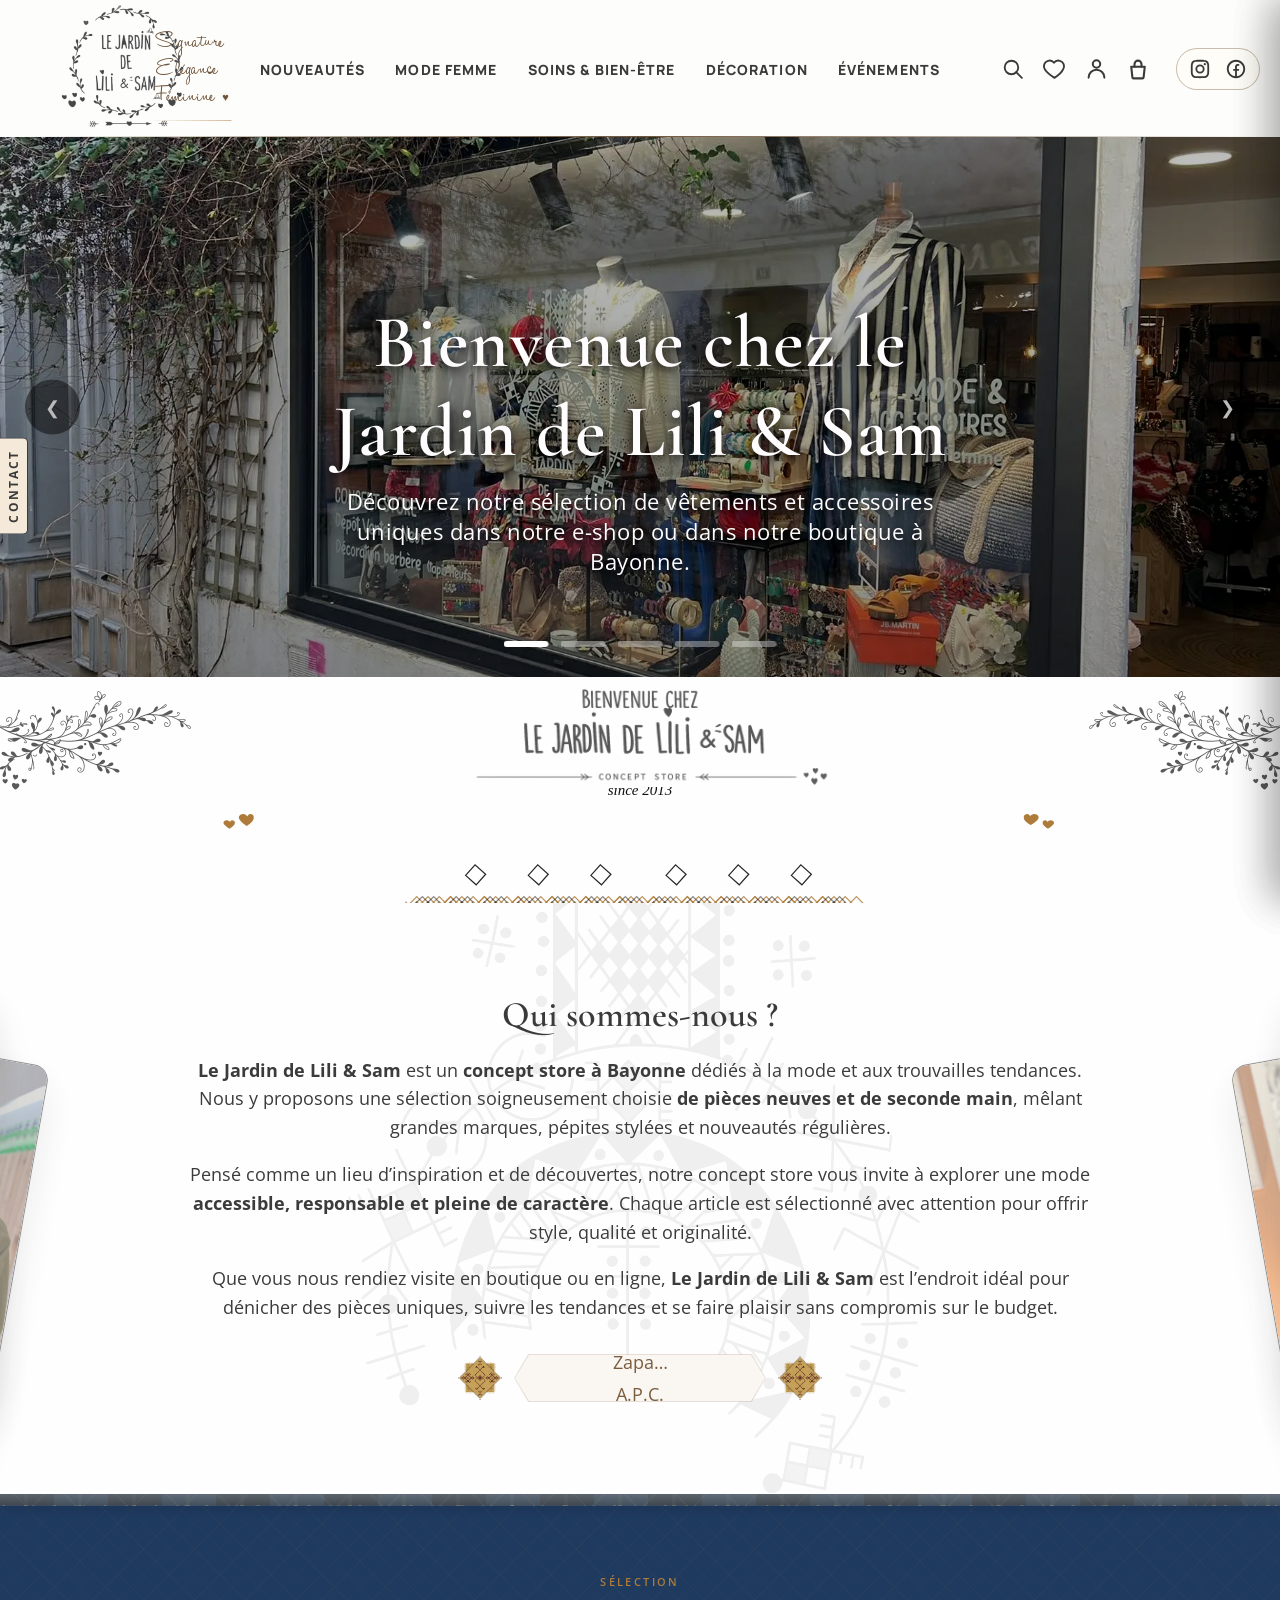
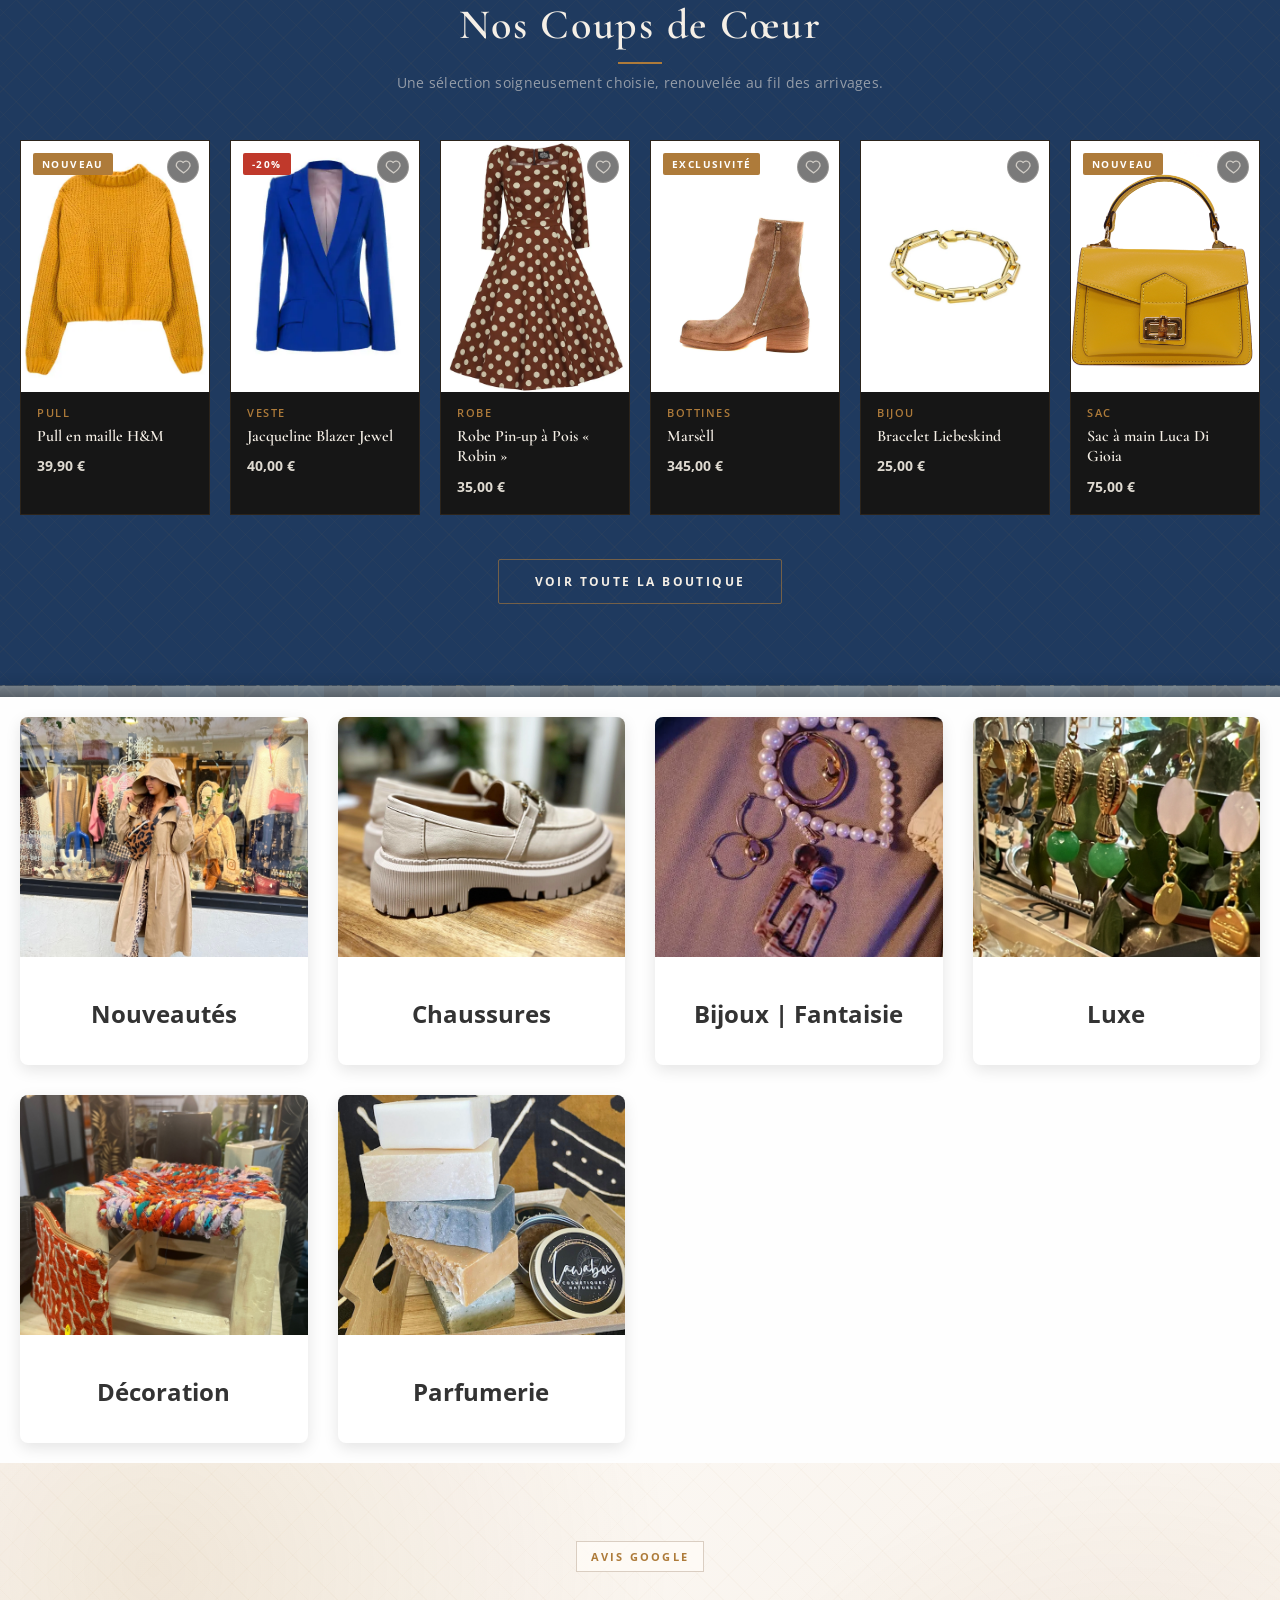
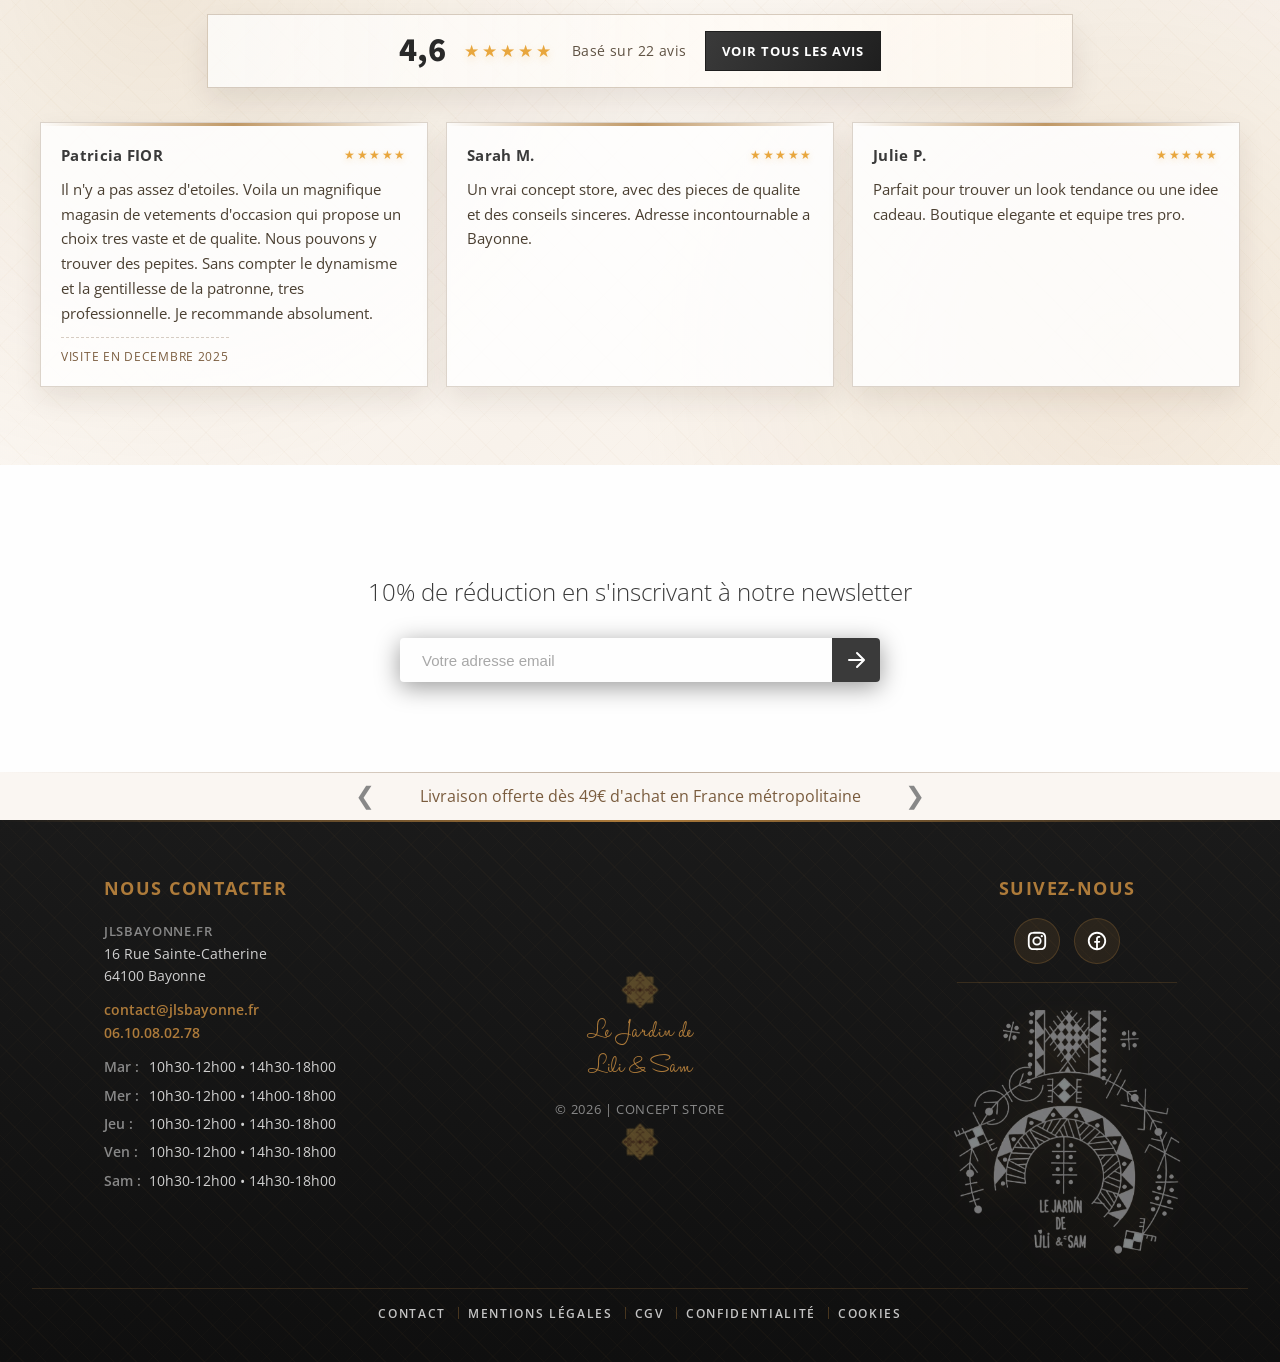
==== commit 0213a7c0: "Update" ====
--- a/index.html
+++ b/index.html
@@ -687,6 +687,13 @@
                 </div>
             </div>
         </div>
+        <nav class="footer-legal" aria-label="Informations légales">
+            <a href="mailto:contact@jlsbayonne.fr">Contact</a>
+            <a href="/mentions-legales">Mentions Légales</a>
+            <a href="/cgv">CGV</a>
+            <a href="/confidentialite">Confidentialité</a>
+            <a href="/cookies">Cookies</a>
+        </nav>
     </footer>
 
     <!-- WIDGET CONTACT VERTICAL -->
--- a/style.css
+++ b/style.css
@@ -319,7 +319,7 @@
     visibility: hidden;
     pointer-events: none;
     clip-path: inset(0 0 100% 0);
-    transition: clip-path 0.22s ease, visibility 0s linear 0.22s;
+    transition: none;
 }
 
 /* MEGA MENU MODE FEMME */
@@ -375,7 +375,7 @@
     align-items: center;
     gap: 8px;
     text-transform: none;
-    font-size: 15px;
+    font-size: 13px;
     font-weight: 400;
     color: #3A3A3A;
     padding: 7px 0 7px 0;
@@ -387,11 +387,11 @@
 
 .submenu-icon {
     width: 16px;
-    height: 18px;
+    height: 16px;
     flex-shrink: 0;
     align-self: center;
     display: block;
-    opacity: 0.55;
+    opacity: 0.8;
     transition: opacity 0.18s;
 }
 
@@ -510,7 +510,7 @@
     visibility: visible;
     pointer-events: auto;
     clip-path: inset(0 0 0 0);
-    transition-delay: 0s;
+    transition: clip-path 0.22s ease-out;
 }
 
 /* Séparateur vertical entre colonnes */
@@ -3937,7 +3937,7 @@
     position: relative;
     background: linear-gradient(180deg, #1a1a1a 0%, #0f0f0f 100%);
     color: #FEFEFE;
-    padding: 80px 40px;
+    padding: 56px 32px 40px;
     overflow: hidden;
 }
 
@@ -3969,7 +3969,7 @@
     display: grid;
     grid-template-columns: minmax(0, 1fr) auto minmax(0, 1fr);
     align-items: start;
-    gap: 60px;
+    gap: 40px;
     max-width: 1400px;
     margin: auto;
     position: relative;
@@ -3979,7 +3979,7 @@
 .footer-left {
     display: flex;
     flex-direction: column;
-    gap: 16px;
+    gap: 12px;
     justify-content: flex-start;
     align-self: start;
     justify-self: start;
@@ -3997,7 +3997,7 @@
 
 .footer-left div {
     font-size: 14px;
-    line-height: 1.8;
+    line-height: 1.6;
     color: #d0d0d0;
 }
 
@@ -4030,7 +4030,7 @@
     flex-direction: column;
     justify-content: center;
     align-items: center;
-    gap: 24px;
+    gap: 16px;
     text-align: center;
     padding: 0 20px;
     position: relative;
@@ -4049,13 +4049,13 @@
 }
 
 .footer-center::before {
-    top: -60px;
+    top: -44px;
     left: 50%;
     transform: translateX(-50%);
 }
 
 .footer-center::after {
-    bottom: -60px;
+    bottom: -44px;
     left: 50%;
     right: auto;
     transform: translateX(-50%);
@@ -4081,7 +4081,7 @@
 .footer-right {
     display: flex;
     flex-direction: column;
-    gap: 18px;
+    gap: 12px;
     width: min(300px, 100%);
     align-items: center;
     text-align: center;
@@ -4115,7 +4115,7 @@
 
 .footer-right.social-icons-footer {
     flex-direction: column;
-    gap: 12px;
+    gap: 10px;
     align-items: center;
 }
 
@@ -4153,8 +4153,8 @@
 
 .footer-brand-mark {
     width: min(220px, 100%);
-    margin-top: 12px;
-    padding-top: 18px;
+    margin-top: 8px;
+    padding-top: 14px;
     border-top: 1px solid rgba(174, 123, 58, 0.22);
     display: flex;
     justify-content: center;
@@ -4169,14 +4169,54 @@
     transition: transform 0.25s ease, filter 0.25s ease, opacity 0.25s ease;
 }
 
+.footer-legal {
+    position: relative;
+    z-index: 2;
+    max-width: 1400px;
+    margin: 32px auto 0;
+    padding-top: 16px;
+    border-top: 1px solid rgba(174, 123, 58, 0.2);
+    display: flex;
+    flex-wrap: wrap;
+    justify-content: center;
+    align-items: center;
+    gap: 10px 22px;
+}
+
+.footer-legal a {
+    position: relative;
+    color: rgba(254, 254, 254, 0.76);
+    text-decoration: none;
+    font-size: 12px;
+    font-weight: 600;
+    letter-spacing: 0.14em;
+    text-transform: uppercase;
+    transition: color 0.2s ease;
+}
+
+.footer-legal a:not(:last-child)::after {
+    content: "";
+    position: absolute;
+    top: 50%;
+    right: -13px;
+    width: 1px;
+    height: 12px;
+    background: rgba(174, 123, 58, 0.35);
+    transform: translateY(-50%);
+}
+
+.footer-legal a:hover {
+    color: #AE7B3A;
+}
+
 @media (max-width: 1024px) {
     footer {
-        padding: 60px 24px;
+        padding: 44px 24px 32px;
     }
 
     .footer-container {
         grid-template-columns: 1fr;
-        gap: 40px;
+        gap: 28px;
     }
 
     .footer-center::before,
@@ -4195,6 +4235,29 @@
 
     .footer-social-label {
         font-size: 1.3rem;
+    }
+
+    .footer-legal {
+        margin-top: 26px;
+        gap: 10px 18px;
+    }
+}
+
+@media (max-width: 640px) {
+    .footer-legal {
+        margin-top: 22px;
+        padding-top: 14px;
+        gap: 10px 0;
+        flex-direction: column;
+    }
+
+    .footer-legal a {
+        font-size: 11px;
+        letter-spacing: 0.12em;
+    }
+
+    .footer-legal a:not(:last-child)::after {
+        display: none;
     }
 }
 
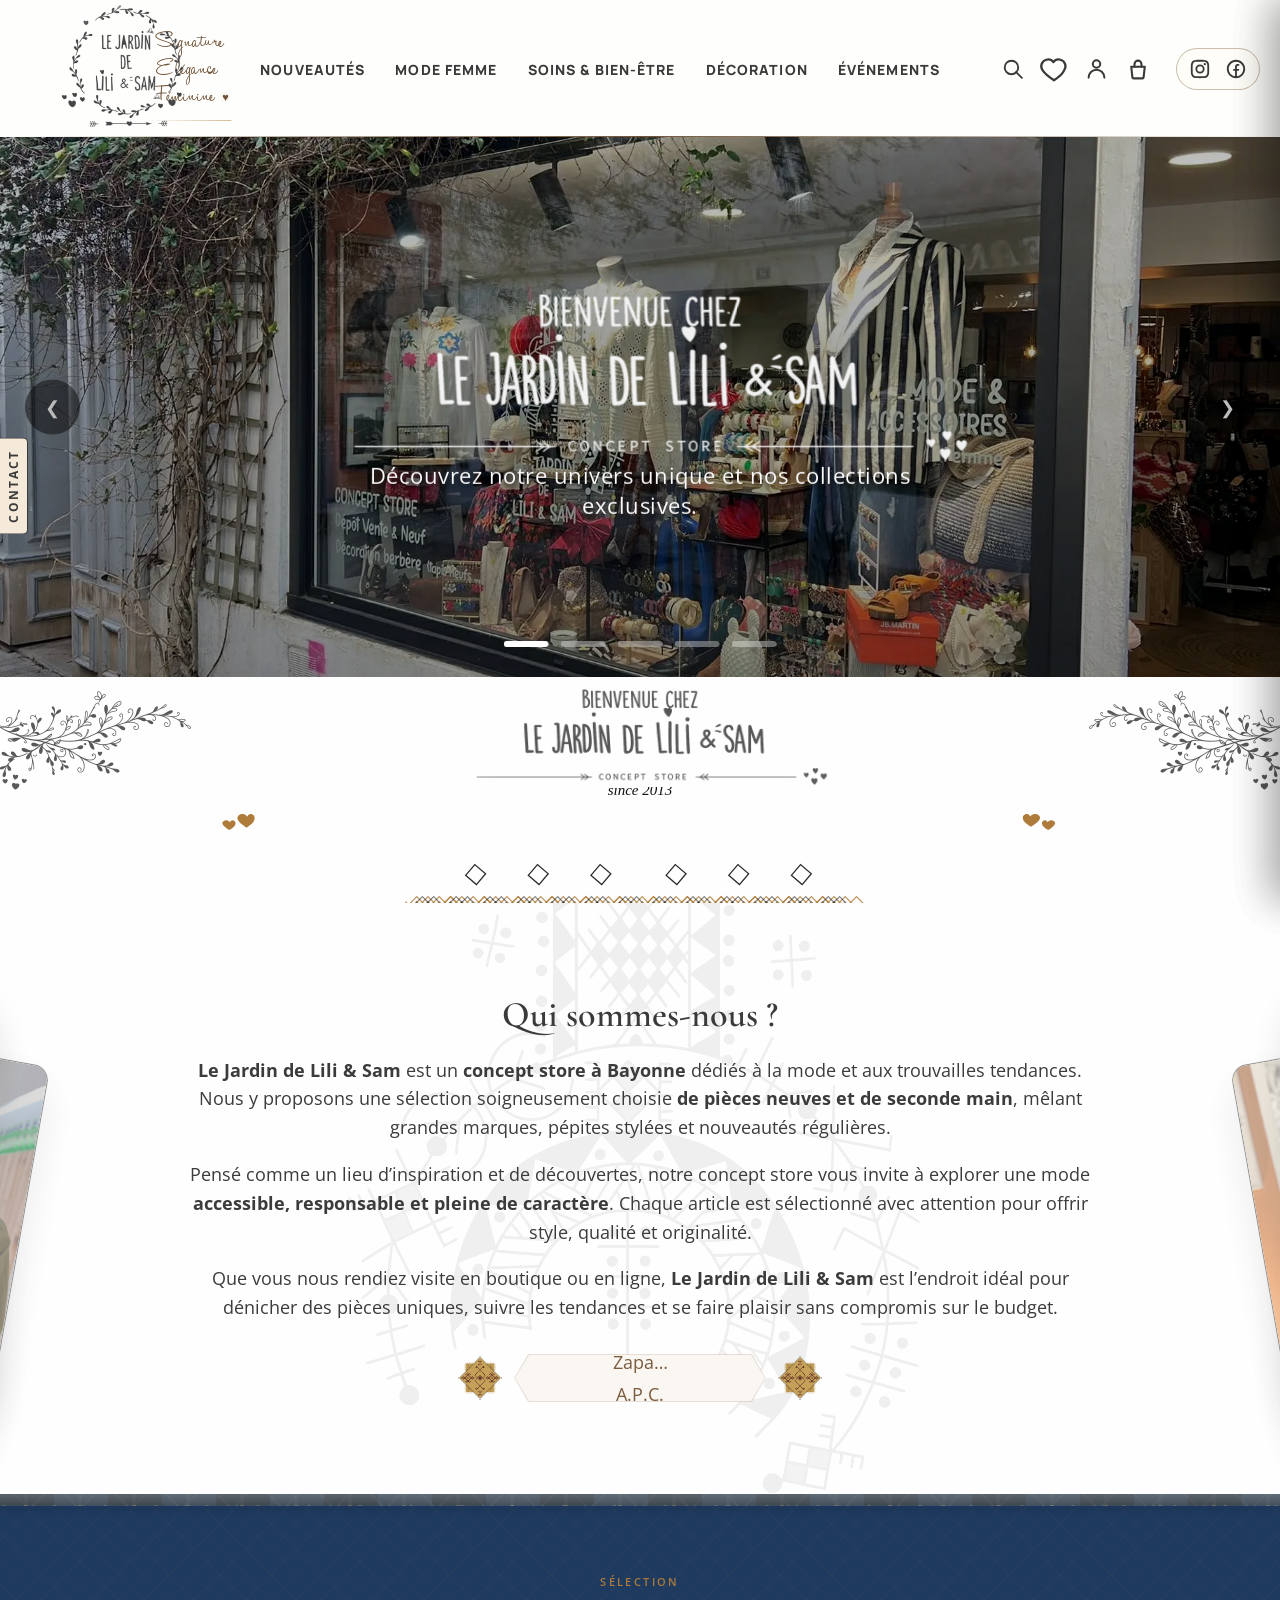
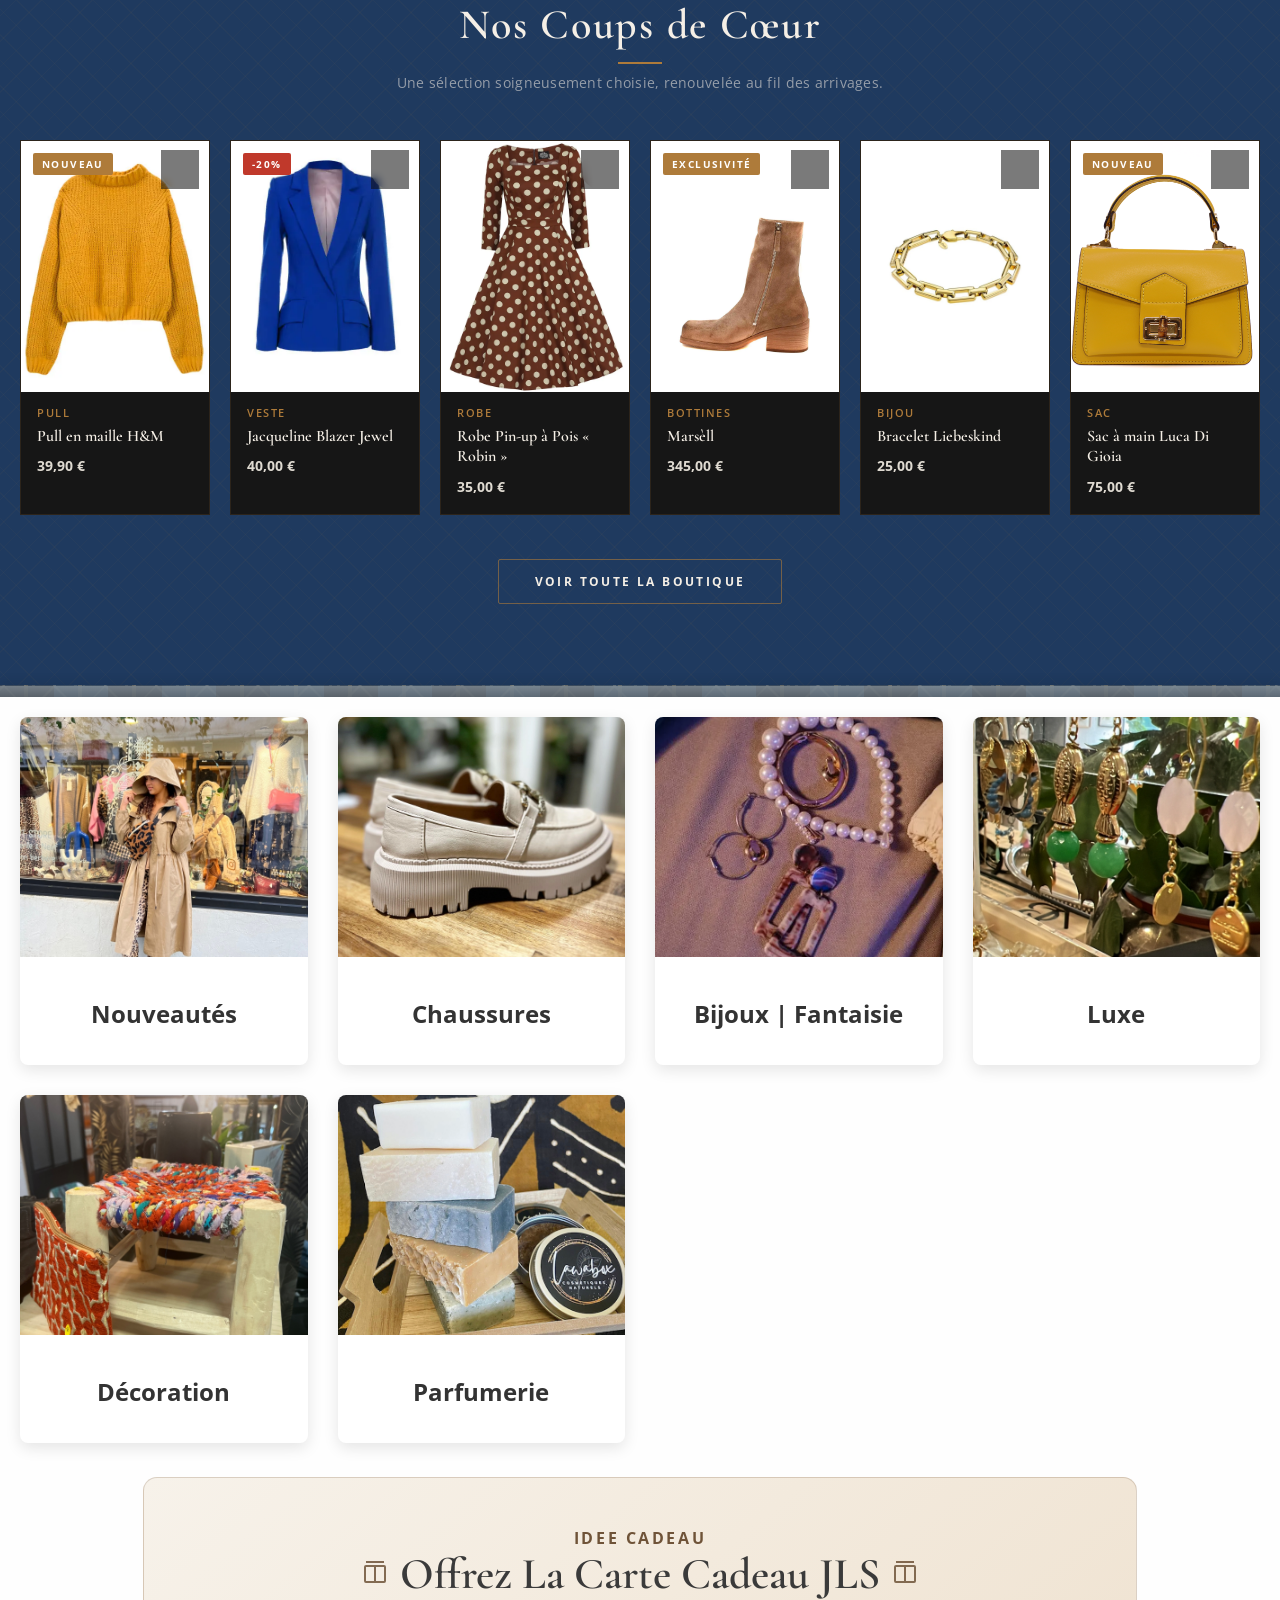
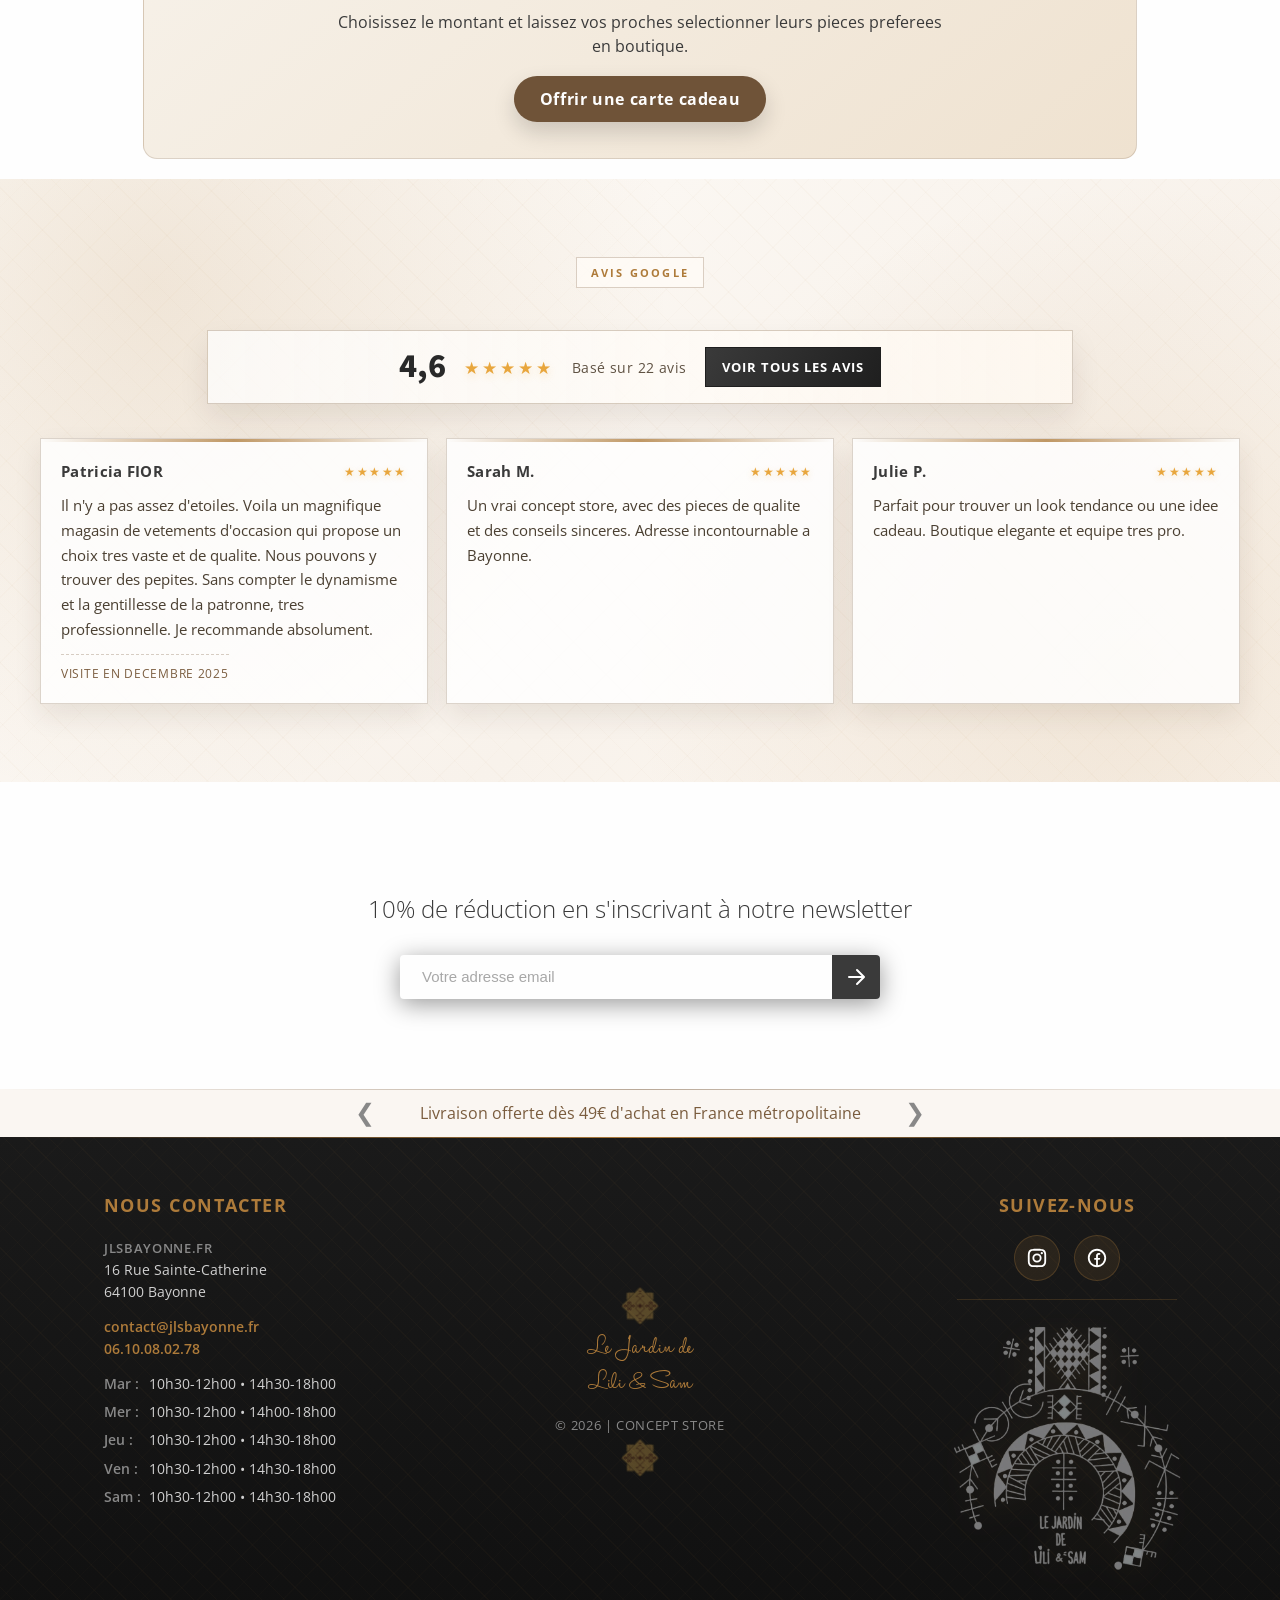
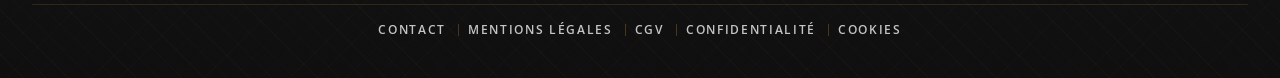
==== commit 1762d5bf: "Update 26/03/2026" ====
--- a/index.html
+++ b/index.html
@@ -74,32 +74,32 @@
                                 <a href="/boutique/produits?CAT=pantalons&parent=boutique"><img src="icons/submenu/pantalon.svg" class="submenu-icon" alt=""> Pantalons</a>
                                 <a href="/boutique/produits?CAT=jeans&parent=boutique"><img src="icons/submenu/jean.svg" class="submenu-icon" alt=""> Jeans</a>
                                 <a href="/boutique/produits?CAT=vestes&parent=boutique"><img src="icons/submenu/veste.svg" class="submenu-icon" alt=""> Vestes</a>
-                                <a href="/boutique/produits?CAT=manteaux&parent=boutique">Manteaux</a>
-                                <a href="/boutique/produits?CAT=pulls&parent=boutique">Pulls & Gilets</a>
-                                <a href="/boutique/produits?CAT=t-shirts-et-polos&parent=boutique">T-shirts & Polos</a>
-                                <a href="/boutique/produits?CAT=chemises&parent=boutique">Chemises</a>
-                                <a href="/boutique/produits?CAT=combinaisons&parent=boutique">Combinaisons</a>
+                                <a href="/boutique/produits?CAT=manteaux&parent=boutique"><img src="icons/submenu/manteau.svg" class="submenu-icon" alt=""> Manteaux</a>
+                                <a href="/boutique/produits?CAT=pulls&parent=boutique"><img src="icons/submenu/pull.svg" class="submenu-icon" alt=""> Pulls & Gilets</a>
+                                <a href="/boutique/produits?CAT=t-shirts-et-polos&parent=boutique"><img src="icons/submenu/tshirt.svg" class="submenu-icon" alt=""> T-shirts & Polos</a>
+                                <a href="/boutique/produits?CAT=chemises&parent=boutique"><img src="icons/submenu/chemise.svg" class="submenu-icon" alt=""> Chemises</a>
+                                <a href="/boutique/produits?CAT=combinaisons&parent=boutique"><img src="icons/submenu/combinaison.svg" class="submenu-icon" alt=""> Combinaisons</a>
                             </div>
                             <div class="submenu-mega-col">
                                 <span class="submenu-mega-title">Chaussures</span>
-                                <a href="/boutique/produits?CAT=basket&parent=boutique">Basket</a>
-                                <a href="/boutique/produits?CAT=bottes&parent=boutique">Bottes</a>
-                                <a href="/boutique/produits?CAT=bottines-boots&parent=boutique">Bottines / Boots</a>
-                                <a href="/boutique/produits?CAT=sandales&parent=boutique">Sandales</a>
-                                <a href="/boutique/produits?CAT=talons&parent=boutique">Talons</a>
-                                <a href="/boutique/produits?CAT=chaussures_plates&parent=boutique">Chaussures plates</a>
-                                <a href="/boutique/produits?CAT=chaussures_de_ville&parent=boutique">Chaussures de ville</a>
-                                <a href="/boutique/produits?CAT=chaussures_de_sport&parent=boutique">Chaussures de sport</a>
+                                <a href="/boutique/produits?CAT=basket&parent=boutique"><img src="icons/submenu/basket.svg" class="submenu-icon" alt=""> Basket</a>
+                                <a href="/boutique/produits?CAT=bottes&parent=boutique"><img src="icons/submenu/bottes.svg" class="submenu-icon" alt=""> Bottes</a>
+                                <a href="/boutique/produits?CAT=bottines-boots&parent=boutique"><img src="icons/submenu/bottines.svg" class="submenu-icon" alt=""> Bottines / Boots</a>
+                                <a href="/boutique/produits?CAT=sandales&parent=boutique"><img src="icons/submenu/sandales.svg" class="submenu-icon" alt=""> Sandales</a>
+                                <a href="/boutique/produits?CAT=talons&parent=boutique"><img src="icons/submenu/talons.svg" class="submenu-icon" alt=""> Talons</a>
+                                <a href="/boutique/produits?CAT=chaussures_plates&parent=boutique"><img src="icons/submenu/chaussures-plates.svg" class="submenu-icon" alt=""> Chaussures plates</a>
+                                <a href="/boutique/produits?CAT=chaussures_de_ville&parent=boutique"><img src="icons/submenu/chaussures-ville.svg" class="submenu-icon" alt=""> Chaussures de ville</a>
+                                <a href="/boutique/produits?CAT=chaussures_de_sport&parent=boutique"><img src="icons/submenu/chaussures-sport.svg" class="submenu-icon" alt=""> Chaussures de sport</a>
                             </div>
                             <div class="submenu-mega-col">
                                 <span class="submenu-mega-title">Accessoires</span>
-                                <a href="/boutique/produits?CAT=sacs_maroquinerie&parent=boutique">Sacs & Maroquinerie</a>
-                                <a href="/boutique/produits?CAT=bijoux_fantaisie&parent=boutique">Bijoux & Fantaisie</a>
-                                <a href="/boutique/produits?CAT=ceintures&parent=boutique">Ceintures</a>
-                                <a href="/boutique/produits?CAT=chapeaux&parent=boutique">Chapeaux</a>
-                                <a href="/boutique/produits?CAT=echarpes&parent=boutique">Écharpes</a>
-                                <a href="/boutique/produits?CAT=gants&parent=boutique">Gants</a>
-                                <a href="/boutique/produits?CAT=lunettes_de_soleil&parent=boutique">Lunettes de soleil</a>
+                                <a href="/boutique/produits?CAT=sacs_maroquinerie&parent=boutique"><img src="icons/submenu/sac.svg" class="submenu-icon" alt=""> Sacs & Maroquinerie</a>
+                                <a href="/boutique/produits?CAT=bijoux_fantaisie&parent=boutique"><img src="icons/submenu/bijou.svg" class="submenu-icon" alt=""> Bijoux & Fantaisie</a>
+                                <a href="/boutique/produits?CAT=ceintures&parent=boutique"><img src="icons/submenu/ceinture.svg" class="submenu-icon" alt=""> Ceintures</a>
+                                <a href="/boutique/produits?CAT=chapeaux&parent=boutique"><img src="icons/submenu/chapeau.svg" class="submenu-icon" alt=""> Chapeaux</a>
+                                <a href="/boutique/produits?CAT=echarpes&parent=boutique"><img src="icons/submenu/echarpe.svg" class="submenu-icon" alt=""> Écharpes</a>
+                                <a href="/boutique/produits?CAT=gants&parent=boutique"><img src="icons/submenu/gants.svg" class="submenu-icon" alt=""> Gants</a>
+                                <a href="/boutique/produits?CAT=lunettes_de_soleil&parent=boutique"><img src="icons/submenu/lunettes-soleil.svg" class="submenu-icon" alt=""> Lunettes de soleil</a>
                             </div>
                         </div>
                     </li>
@@ -107,23 +107,23 @@
                         <a href="soins-bien-etre.html" class="has-submenu">Soins &
                             Bien-être</a>
                         <div class="submenu">
-                            <a href="/boutique/produits?CAT=parfums&parent=boutique">Parfums</a>
-                            <a href="/boutique/produits?CAT=savons_artisanaux&parent=boutique">Savons artisanaux</a>
-                            <a href="/boutique/produits?CAT=soins_corps&parent=boutique">Soins du corps</a>
-                            <a href="/boutique/produits?CAT=soins_visage&parent=boutique">Soins du visage</a>
-                            <a href="/boutique/produits?CAT=bougies_senteurs&parent=boutique">Bougies & senteurs</a>
+                            <a href="/boutique/produits?CAT=parfums&parent=boutique"><img src="icons/submenu/parfum.svg" class="submenu-icon" alt=""> Parfums</a>
+                            <a href="/boutique/produits?CAT=savons_artisanaux&parent=boutique"><img src="icons/submenu/savon.svg" class="submenu-icon" alt=""> Savons artisanaux</a>
+                            <a href="/boutique/produits?CAT=soins_corps&parent=boutique"><img src="icons/submenu/soin-corps.svg" class="submenu-icon" alt=""> Soins du corps</a>
+                            <a href="/boutique/produits?CAT=soins_visage&parent=boutique"><img src="icons/submenu/soin-visage.svg" class="submenu-icon" alt=""> Soins du visage</a>
+                            <a href="/boutique/produits?CAT=bougies_senteurs&parent=boutique"><img src="icons/submenu/bougie.svg" class="submenu-icon" alt=""> Bougies & senteurs</a>
 
                         </div>
                     </li>
                     <li class="submenu-container">
                         <a href="decoration.html" class="has-submenu">Décoration</a>
                         <div class="submenu">
-                            <a href="/boutique/produits?CAT=tapis_berberes&parent=boutique">Tapis Berbères</a>
-                            <a href="/boutique/produits?CAT=vases_artisanaux&parent=boutique">Vases artisanaux</a>
-                            <a href="/boutique/produits?CAT=bougies_lanternes&parent=boutique">Bougies & lanternes</a>
-                            <a href="/boutique/produits?CAT=plateaux_traditionnels&parent=boutique">Plateaux
+                            <a href="/boutique/produits?CAT=tapis_berberes&parent=boutique"><img src="icons/submenu/tapis.svg" class="submenu-icon" alt=""> Tapis Berbères</a>
+                            <a href="/boutique/produits?CAT=vases_artisanaux&parent=boutique"><img src="icons/submenu/vase.svg" class="submenu-icon" alt=""> Vases artisanaux</a>
+                            <a href="/boutique/produits?CAT=bougies_lanternes&parent=boutique"><img src="icons/submenu/lanterne.svg" class="submenu-icon" alt=""> Bougies & lanternes</a>
+                            <a href="/boutique/produits?CAT=plateaux_traditionnels&parent=boutique"><img src="icons/submenu/plateau.svg" class="submenu-icon" alt=""> Plateaux
                                 traditionnels</a>
-                            <a href="/boutique/produits?CAT=decorations_autres&parent=boutique">Autres</a>
+                            <a href="/boutique/produits?CAT=decorations_autres&parent=boutique"><img src="icons/submenu/autres-deco.svg" class="submenu-icon" alt=""> Autres</a>
                         </div>
                     </li>
                     <li class="submenu-container">
@@ -209,20 +209,19 @@
             <div class="carousel-slide active">
                 <img src="img/slide1.webp" loading="eager" alt="Bienvenue chez le Jardin de Lili & Sam">
                 <div class="slide-content">
-                    <h2>Bienvenue chez le Jardin de Lili & Sam</h2>
-                    <p>Découvrez notre sélection de vêtements et accessoires uniques dans notre e-shop ou dans notre
-                        boutique à Bayonne.</p>
+                    <img src="img/welcome-baner-white.png" alt="Bienvenue sur le Jardin de Lili & Sam" class="slide-content-banner" loading="eager">
+                    <p> Découvrez notre univers unique et nos collections exclusives.</p>
                 </div>
             </div>
             <div class="carousel-slide">
                 <img src="img/slide2.webp" loading="lazy" alt="Nouveautés boutique">
                 <div class="slide-content">
                     <h2>Nouveautés boutique</h2>
-                    <p>Découvrez nos dernières acquisitions et nouveautés dans notre boutique.</p>
+                    <p>Découvrez nos dernières acquisitions et nouveautés sur notre site et dans notre boutique.</p>
                 </div>
             </div>
             <div class="carousel-slide">
-                <img src="img/slide3.webp" loading="lazy" alt="Concept store à Bayonne">
+                <img src="img/slide3.webp" loading="lazy" alt="Bijoux et Fantaisie">
                 <div class="slide-content">
                     <h2>Concept store Bayonne</h2>
                     <p>Notre concept store à Bayonne vous propose une sélection unique de vêtements et accessoires.</p>
@@ -558,7 +557,20 @@
                 <img src="img/PARFUMERIE.webp" alt="Parfumerie boutique">
                 <h2>Parfumerie</h2>
             </a>
-
+        </div>
+        
+<!-- CARTE CADEAU -->
+        <div class="gift-card-section" aria-labelledby="gift-card-title">
+            <div class="gift-card-content">
+                <p class="gift-card-kicker">Idee cadeau</p>
+                <h3 id="gift-card-title">
+                    <span class="gift-doodle" aria-hidden="true"></span>
+                    Offrez La Carte Cadeau JLS
+                    <span class="gift-doodle" aria-hidden="true"></span>
+                </h3>
+                <p>Choisissez le montant et laissez vos proches selectionner leurs pieces preferees en boutique.</p>
+                <a href="/boutique/carte-cadeau" class="gift-card-btn">Offrir une carte cadeau</a>
+            </div>
         </div>
     </section>
 
--- a/style.css
+++ b/style.css
@@ -56,7 +56,7 @@
     position: sticky;
     top: 0;
     width: 100%;
-    background: #FDFEFC;
+    background: #fefefc;
     z-index: 1000;
     transition: background 0.2s ease;
 }
@@ -462,7 +462,9 @@
 }
 
 .submenu a {
-    display: block;
+    display: flex;
+    align-items: center;
+    gap: 8px;
     padding: 8px 18px;
     font-size: 13px;
     font-weight: 400;
@@ -1971,6 +1973,14 @@
     max-width: 700px;
     margin: auto;
     text-shadow: 0 3px 10px rgba(0, 0, 0, 0.8);
+}
+
+.slide-content-banner {
+    display: block;
+    width: min(92vw, 860px);
+    height: auto;
+    margin: 0 auto;
+    filter: drop-shadow(0 12px 24px rgba(0, 0, 0, 0.45));
 }
 
 /* texte animé */
@@ -3038,8 +3048,8 @@
     top: 10px;
     right: 10px;
     z-index: 3;
-    width: 32px;
-    height: 32px;
+    width: 38px;
+    height: 38px;
     border-radius: 50%;
     border: 1px solid rgba(245, 239, 230, 0.25);
     background: rgba(14, 14, 14, 0.55);
@@ -3054,6 +3064,8 @@
 
 .produit-card-fav svg {
     display: block;
+    width: 21px;
+    height: 21px;
 }
 
 .produit-card-fav .radial-icon-outline {
@@ -3082,6 +3094,11 @@
 .produit-card-fav:hover .radial-icon-fill,
 .produit-card-fav:focus-visible .radial-icon-fill {
     transform: scale(1);
+}
+
+.icon-wrapper[data-panel-trigger="panel-favoris"] .radial-icon {
+    width: 30px !important;
+    height: 30px !important;
 }
 
 /* CORPS TEXTE */
@@ -3299,6 +3316,126 @@
     transform: scale(1.05);
 }
 
+.gift-card-section {
+    margin-top: 34px;
+    padding: clamp(22px, 3vw, 36px);
+    max-width: 920px;
+    margin-left: auto;
+    margin-right: auto;
+    border-radius: 14px;
+    background: linear-gradient(140deg, #f7f2ea 0%, #efe2d0 100%);
+    border: 1px solid rgba(111, 83, 56, 0.2);
+}
+
+.gift-card-content {
+    max-width: 760px;
+    margin: 0 auto;
+    text-align: center;
+    color: #3a3a3a;
+}
+
+.gift-card-kicker {
+    margin: 0 0 8px;
+    text-transform: uppercase;
+    letter-spacing: 0.16em;
+    font-size: 12px;
+    font-weight: 700;
+    color: #6f5338;
+}
+
+.gift-card-content h3 {
+    display: flex;
+    align-items: center;
+    justify-content: center;
+    gap: 14px;
+    margin: 0;
+    font-family: "Cormorant Garamond", serif;
+    font-size: clamp(30px, 4vw, 44px);
+    font-weight: 600;
+    line-height: 1.1;
+}
+
+.gift-doodle {
+    position: relative;
+    width: 18px;
+    height: 14px;
+    border: 2px solid rgba(111, 83, 56, 0.85);
+    border-radius: 2px;
+    flex: 0 0 auto;
+}
+
+.gift-doodle::before,
+.gift-doodle::after {
+    content: "";
+    position: absolute;
+    background: rgba(111, 83, 56, 0.85);
+}
+
+.gift-doodle::before {
+    width: 2px;
+    height: 100%;
+    left: 50%;
+    top: 0;
+    transform: translateX(-50%);
+}
+
+.gift-doodle::after {
+    width: 10px;
+    height: 2px;
+    left: 50%;
+    top: -6px;
+    transform: translateX(-50%);
+    box-shadow: -4px 0 0 0 rgba(111, 83, 56, 0.85), 4px 0 0 0 rgba(111, 83, 56, 0.85);
+}
+
+.gift-card-content p {
+    margin: 12px auto 0;
+    max-width: 620px;
+    font-size: 16px;
+    line-height: 1.5;
+}
+
+.gift-card-btn {
+    display: inline-flex;
+    align-items: center;
+    justify-content: center;
+    margin-top: 18px;
+    padding: 12px 26px;
+    border-radius: 999px;
+    text-decoration: none;
+    font-weight: 700;
+    letter-spacing: 0.04em;
+    color: #fefefe;
+    background: #6f5338;
+    box-shadow: 0 10px 22px rgba(0, 0, 0, 0.16);
+    transition: transform 0.25s ease, background 0.25s ease;
+}
+
+.gift-card-btn:hover {
+    transform: translateY(-2px);
+    background: #ae7b3a;
+}
+
+@media (max-width: 640px) {
+    .gift-card-section {
+        margin-top: 26px;
+        padding: 20px 16px;
+    }
+
+    .gift-card-content h3 {
+        gap: 10px;
+    }
+
+    .gift-doodle {
+        width: 14px;
+        height: 11px;
+    }
+
+    .gift-card-btn {
+        width: 100%;
+    }
+}
+
 /* ----------WIDGET CONTACT VERTICAL---------- */
 .contact-widget {
     position: fixed;
@@ -4385,11 +4522,525 @@
 }
 
 .product-card {
+    position: relative;
     min-height: 160px;
     border: 1px solid #ece7df;
-    border-radius: 10px;
+    padding: 0;
+    background: #fff;
+    overflow: hidden;
+    display: flex;
+    flex-direction: column;
+    cursor: pointer;
+}
+
+.product-card:focus-visible {
+    outline: 2px solid #ae7b3a;
+    outline-offset: 3px;
+}
+
+.product-card-fav {
+    position: absolute;
+    top: 10px;
+    right: 10px;
+    z-index: 2;
+    background: rgba(255, 255, 255, 0.88);
+    border: none;
+    border-radius: 50%;
+    width: 34px;
+    height: 34px;
+    display: flex;
+    align-items: center;
+    justify-content: center;
+    cursor: pointer;
+    transition: background 0.2s ease, transform 0.2s ease;
+    backdrop-filter: blur(4px);
+}
+
+.product-card-fav svg path {
+    stroke: #6d5741;
+    stroke-width: 1.8;
+    stroke-linecap: round;
+    stroke-linejoin: round;
+    fill: none;
+    transition: fill 0.2s ease, stroke 0.2s ease;
+}
+
+.product-card-fav:hover {
+    background: #fff;
+    transform: scale(1.12);
+}
+
+.product-card-fav:hover svg path,
+.product-card-fav.is-active svg path {
+    fill: #c4a882;
+    stroke: #c4a882;
+}
+
+.product-card-img-wrap {
+    display: grid;
+    width: 100%;
+    aspect-ratio: 3 / 4;
+    overflow: hidden;
+    background: #f5f0ea;
+}
+
+.product-card-img {
+    grid-area: 1 / 1;
+    width: 100%;
+    height: 100%;
+    object-fit: cover;
+    display: block;
+    transition: opacity 0.1s ease, transform 2.4s ease;
+}
+
+.product-card-img-hover {
+    opacity: 0;
+    transform: scale(1.04);
+}
+
+.product-card:hover .product-card-img:not(.product-card-img-hover) {
+    opacity: 0;
+    transform: scale(1.01);
+}
+
+.product-card:hover .product-card-img-hover {
+    opacity: 1;
+    transform: scale(1);
+}
+
+.product-card strong,
+.product-card span {
+    display: block;
+    padding: 10px 14px 0;
+}
+
+.product-card span {
+    padding-bottom: 14px;
+    color: #6d5741;
+    font-size: 0.85em;
+}
+
+.product-modal {
+    position: fixed;
+    inset: 0;
+    z-index: 1200;
+    display: grid;
+    place-items: center;
     padding: 14px;
+    opacity: 0;
+    pointer-events: none;
+    transition: opacity 0.2s ease;
+}
+
+.product-modal.is-open {
+    opacity: 1;
+    pointer-events: auto;
+}
+
+.product-modal-overlay {
+    position: absolute;
+    inset: 0;
+    background: rgba(20, 20, 20, 0.22);
+}
+
+.product-modal-dialog {
+    position: relative;
+    z-index: 1;
+    width: min(1220px, 100%);
+    background: #ffffff;
+    border: 1px solid #d8d8d8;
+    box-shadow: 0 16px 44px rgba(0, 0, 0, 0.14);
+    display: grid;
+    grid-template-columns: 1.1fr 1fr;
+    max-height: calc(100vh - 28px);
+    overflow: auto;
+}
+
+.product-modal-close {
+    position: absolute;
+    top: 10px;
+    right: 10px;
+    width: 36px;
+    height: 36px;
+    border: 0;
+    border-radius: 50%;
+    background: rgba(255, 255, 255, 0.95);
+    color: #222;
+    cursor: pointer;
+}
+
+.product-modal-media {
+    background: #f3f3f3;
+    min-height: 620px;
+    padding: 18px;
+}
+
+.product-modal-media-layout {
+    display: grid;
+    grid-template-columns: 74px 1fr;
+    gap: 14px;
+    height: 100%;
+}
+
+.product-modal-thumbs {
+    display: flex;
+    flex-direction: column;
+    gap: 8px;
+}
+
+.product-modal-thumb {
+    width: 74px;
+    height: 90px;
+    border: 1px solid #d0d0d0;
     background: #fff;
+    padding: 0;
+    cursor: pointer;
+    overflow: hidden;
+    transition: border-color 0.16s ease, box-shadow 0.16s ease;
+}
+
+.product-modal-thumb img {
+    width: 100%;
+    height: 100%;
+    object-fit: cover;
+    display: block;
+}
+
+.product-modal-thumb.is-active {
+    border-color: #222;
+    box-shadow: 0 0 0 2px rgba(0, 0, 0, 0.14);
+}
+
+.product-modal-thumb:hover {
+    border-color: #4d4d4d;
+}
+
+.product-modal-main-image-wrap {
+    background: #fff;
+    border: 1px solid #d0d0d0;
+    min-height: 580px;
+    overflow: hidden;
+    cursor: zoom-in;
+}
+
+.product-modal-media img {
+    width: 100%;
+    height: 100%;
+    object-fit: cover;
+    display: block;
+
+}
+
+.product-modal-main-image-wrap.is-zooming {
+    cursor: zoom-out;
+}
+
+.product-modal-content {
+    padding: 30px 28px 28px;
+    display: flex;
+    flex-direction: column;
+    gap: 12px;
+}
+
+.product-modal-headline-row {
+    display: flex;
+    align-items: center;
+    justify-content: space-between;
+    gap: 12px;
+}
+
+.product-modal-kicker {
+    margin: 0;
+    text-transform: uppercase;
+    letter-spacing: 0.14em;
+    font-size: 0.72rem;
+    color: #666;
+    font-weight: 700;
+}
+
+.product-modal-stock {
+    font-size: 0.74rem;
+    letter-spacing: 0.08em;
+    text-transform: uppercase;
+    color: #2c2c2c;
+    background: #efefef;
+    padding: 6px 10px;
+    font-weight: 700;
+}
+
+.product-modal-content h2 {
+    margin: 0;
+    font-size: 2.05rem;
+    line-height: 1.05;
+}
+
+.product-modal-price {
+    margin: 2px 0 0;
+    color: #1f1f1f;
+    font-weight: 700;
+    font-size: 1.25rem;
+}
+
+.product-modal-meta {
+    margin: 0;
+    color: #666;
+    font-size: 0.94rem;
+}
+
+.product-modal-sku {
+    margin: -4px 0 0;
+    color: #7a7a7a;
+    font-size: 0.8rem;
+    letter-spacing: 0.08em;
+    text-transform: uppercase;
+}
+
+.product-modal-description {
+    margin: 2px 0 0;
+    color: #2c2c2c;
+    line-height: 1.5;
+}
+
+.product-modal-highlights {
+    margin: 0;
+    padding: 0 0 0 18px;
+    color: #303030;
+    display: grid;
+    gap: 5px;
+}
+
+.product-modal-extra {
+    display: grid;
+    grid-template-columns: 1fr 1fr;
+    gap: 10px;
+}
+
+.product-modal-info-box {
+    border: 1px solid #dcdcdc;
+    background: #fff;
+    padding: 10px 12px;
+    display: flex;
+    flex-direction: column;
+    gap: 3px;
+}
+
+.product-modal-info-box strong {
+    font-size: 0.8rem;
+    letter-spacing: 0.08em;
+    text-transform: uppercase;
+    color: #242424;
+}
+
+.product-modal-info-box span {
+    color: #555;
+    font-size: 0.88rem;
+}
+
+.product-modal-actions {
+    margin-top: 12px;
+    display: flex;
+    gap: 10px;
+    flex-wrap: wrap;
+}
+
+.product-modal-qty {
+    display: inline-flex;
+    align-items: center;
+    border: 1px solid #cfcfcf;
+    height: 44px;
+}
+
+.product-modal-qty button {
+    width: 42px;
+    height: 100%;
+    border: 0;
+    background: #f4f4f4;
+    color: #2b2b2b;
+    font-size: 1.2rem;
+    cursor: pointer;
+}
+
+.product-modal-qty input {
+    width: 56px;
+    height: 100%;
+    border: 0;
+    text-align: center;
+    font-weight: 700;
+    color: #202020;
+    background: #fff;
+}
+
+.product-modal-add {
+    border: 0;
+    background: #222;
+    color: #fff;
+    height: 44px;
+    padding: 0 22px;
+    font-weight: 700;
+    letter-spacing: 0.01em;
+    cursor: pointer;
+}
+
+.product-modal-add.is-added {
+    background: #4a4a4a;
+}
+
+html.product-modal-open,
+body.product-modal-open {
+    overscroll-behavior: none;
+}
+
+.product-lightbox {
+    position: fixed;
+    inset: 0;
+    z-index: 1400;
+    display: grid;
+    place-items: center;
+    padding: 12px;
+    opacity: 0;
+    pointer-events: none;
+    transition: opacity 0.18s ease;
+}
+
+.product-lightbox.is-open {
+    opacity: 1;
+    pointer-events: auto;
+}
+
+.product-lightbox-overlay {
+    position: absolute;
+    inset: 0;
+    background: rgba(0, 0, 0, 0.66);
+}
+
+.product-lightbox-dialog {
+    position: relative;
+    z-index: 1;
+    width: min(1320px, 100%);
+    max-height: calc(100vh - 24px);
+    display: grid;
+    grid-template-columns: 86px 1fr;
+    gap: 12px;
+    background: rgba(24, 24, 24, 0.96);
+    border: 1px solid rgba(255, 255, 255, 0.2);
+    padding: 12px;
+}
+
+.product-lightbox-close {
+    position: absolute;
+    top: 10px;
+    right: 10px;
+    width: 34px;
+    height: 34px;
+    border: 0;
+    border-radius: 50%;
+    background: rgba(0, 0, 0, 0.66);
+    color: #fff;
+    cursor: pointer;
+    z-index: 2;
+}
+
+.product-lightbox-thumbs {
+    display: flex;
+    flex-direction: column;
+    gap: 8px;
+    overflow-y: auto;
+    padding-right: 4px;
+}
+
+.product-lightbox-thumb {
+    width: 78px;
+    height: 98px;
+    border: 1px solid rgba(255, 255, 255, 0.32);
+    background: #111;
+    padding: 0;
+    cursor: pointer;
+}
+
+.product-lightbox-thumb img {
+    width: 100%;
+    height: 100%;
+    object-fit: cover;
+    display: block;
+}
+
+.product-lightbox-thumb.is-active {
+    border-color: #fff;
+    box-shadow: 0 0 0 2px rgba(255, 255, 255, 0.2);
+}
+
+.product-lightbox-main {
+    min-height: 70vh;
+    background: #0f0f0f;
+}
+
+.product-lightbox-main img {
+    width: 100%;
+    height: 100%;
+    max-height: calc(100vh - 48px);
+    object-fit: contain;
+    display: block;
+}
+
+@media (max-width: 760px) {
+    .product-lightbox-dialog {
+        grid-template-columns: 1fr;
+    }
+
+    .product-lightbox-thumbs {
+        flex-direction: row;
+        overflow-x: auto;
+        overflow-y: hidden;
+        order: 2;
+    }
+
+    .product-lightbox-thumb {
+        width: 62px;
+        height: 80px;
+        flex: 0 0 auto;
+    }
+
+    .product-lightbox-main {
+        min-height: 58vh;
+    }
+}
+
+@media (max-width: 860px) {
+    .product-modal-dialog {
+        grid-template-columns: 1fr;
+    }
+
+    .product-modal-media {
+        min-height: 340px;
+    }
+
+    .product-modal-media-layout {
+        grid-template-columns: 1fr;
+    }
+
+    .product-modal-thumbs {
+        flex-direction: row;
+        overflow-x: auto;
+        order: 2;
+    }
+
+    .product-modal-thumb {
+        width: 66px;
+        height: 84px;
+        flex: 0 0 auto;
+    }
+
+    .product-modal-main-image-wrap {
+        min-height: 320px;
+    }
+
+    .product-modal-content h2 {
+        font-size: 1.5rem;
+    }
+
+    .product-modal-extra {
+        grid-template-columns: 1fr;
+    }
 }
 
 .catalog-filters {
@@ -4400,7 +5051,7 @@
     max-height: calc(100vh - 16px);
     overflow: auto;
     border: 1px solid #ddd2c4;
-    border-radius: 12px;
+    border-radius: 2px;
     padding: 14px 14px 10px;
     background: linear-gradient(180deg, #fffdfa, #fff9f2);
     box-shadow: 0 8px 24px rgba(31, 22, 13, 0.08);
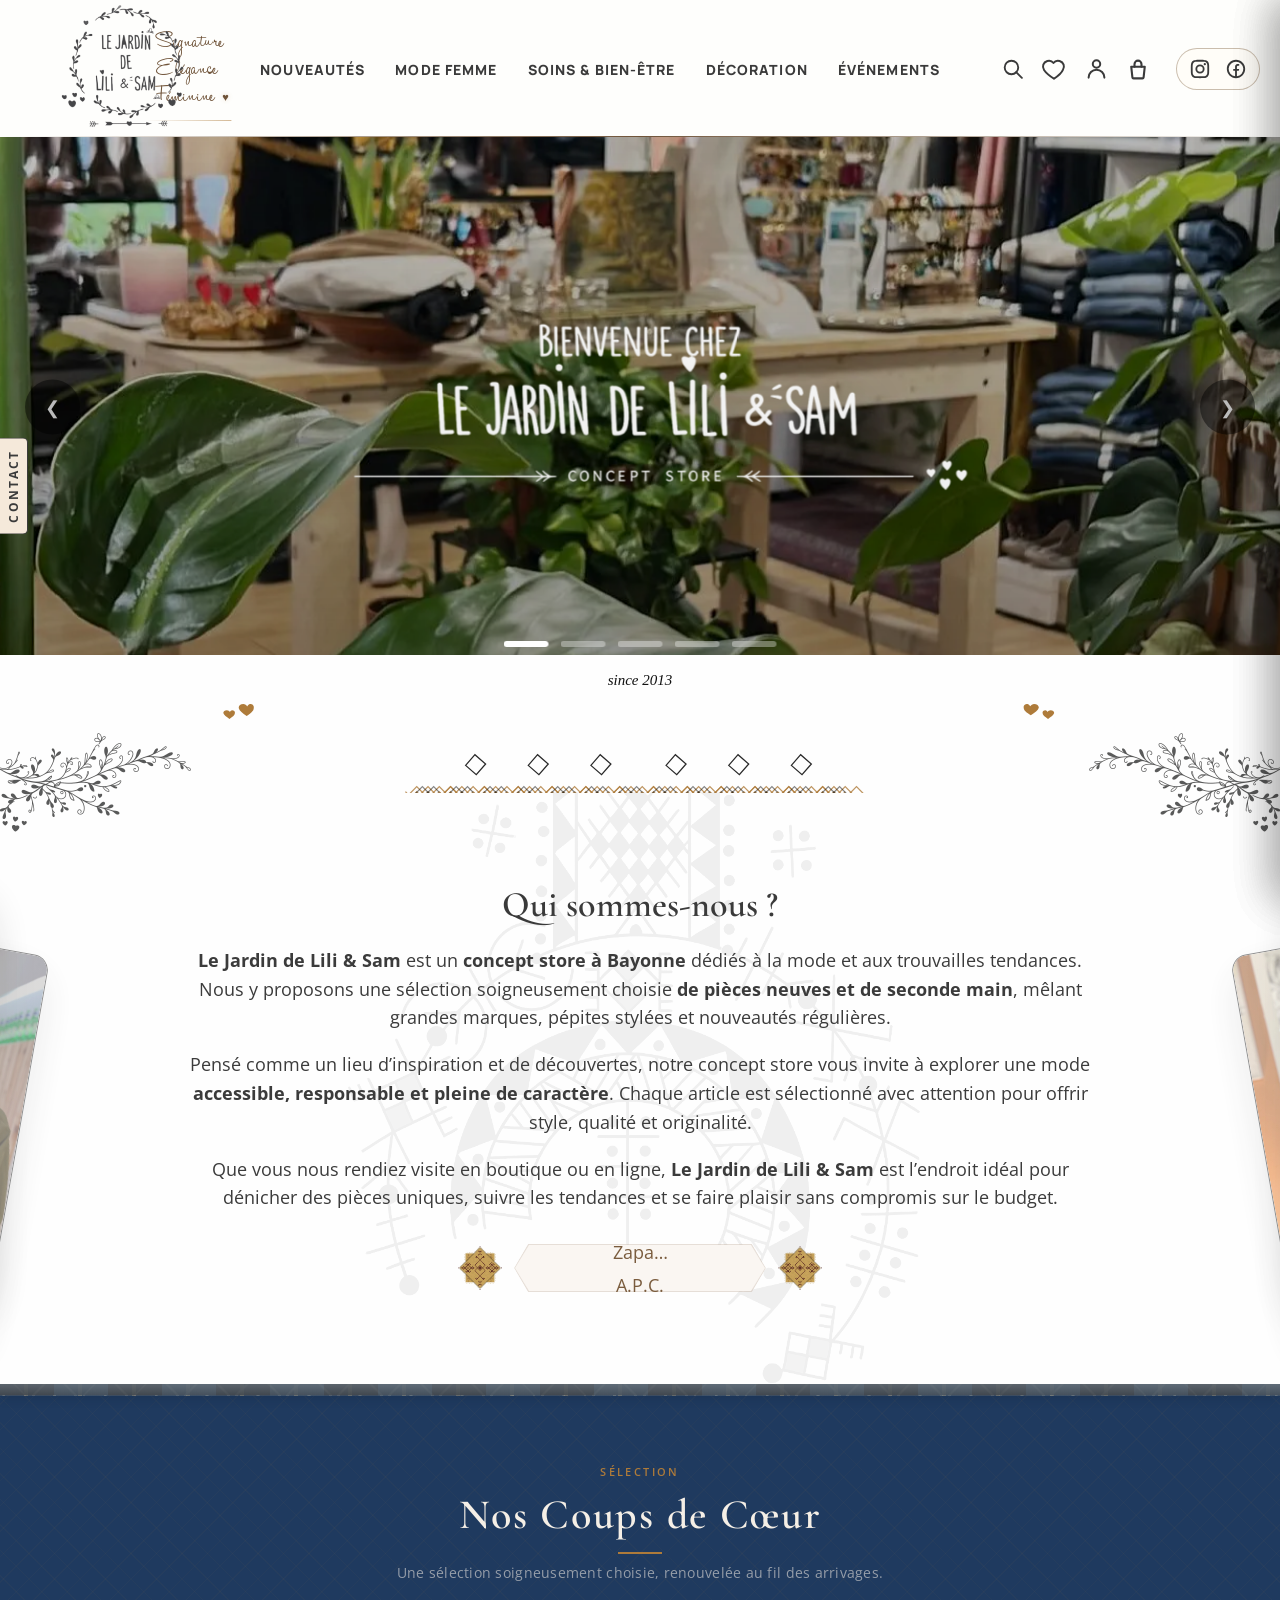
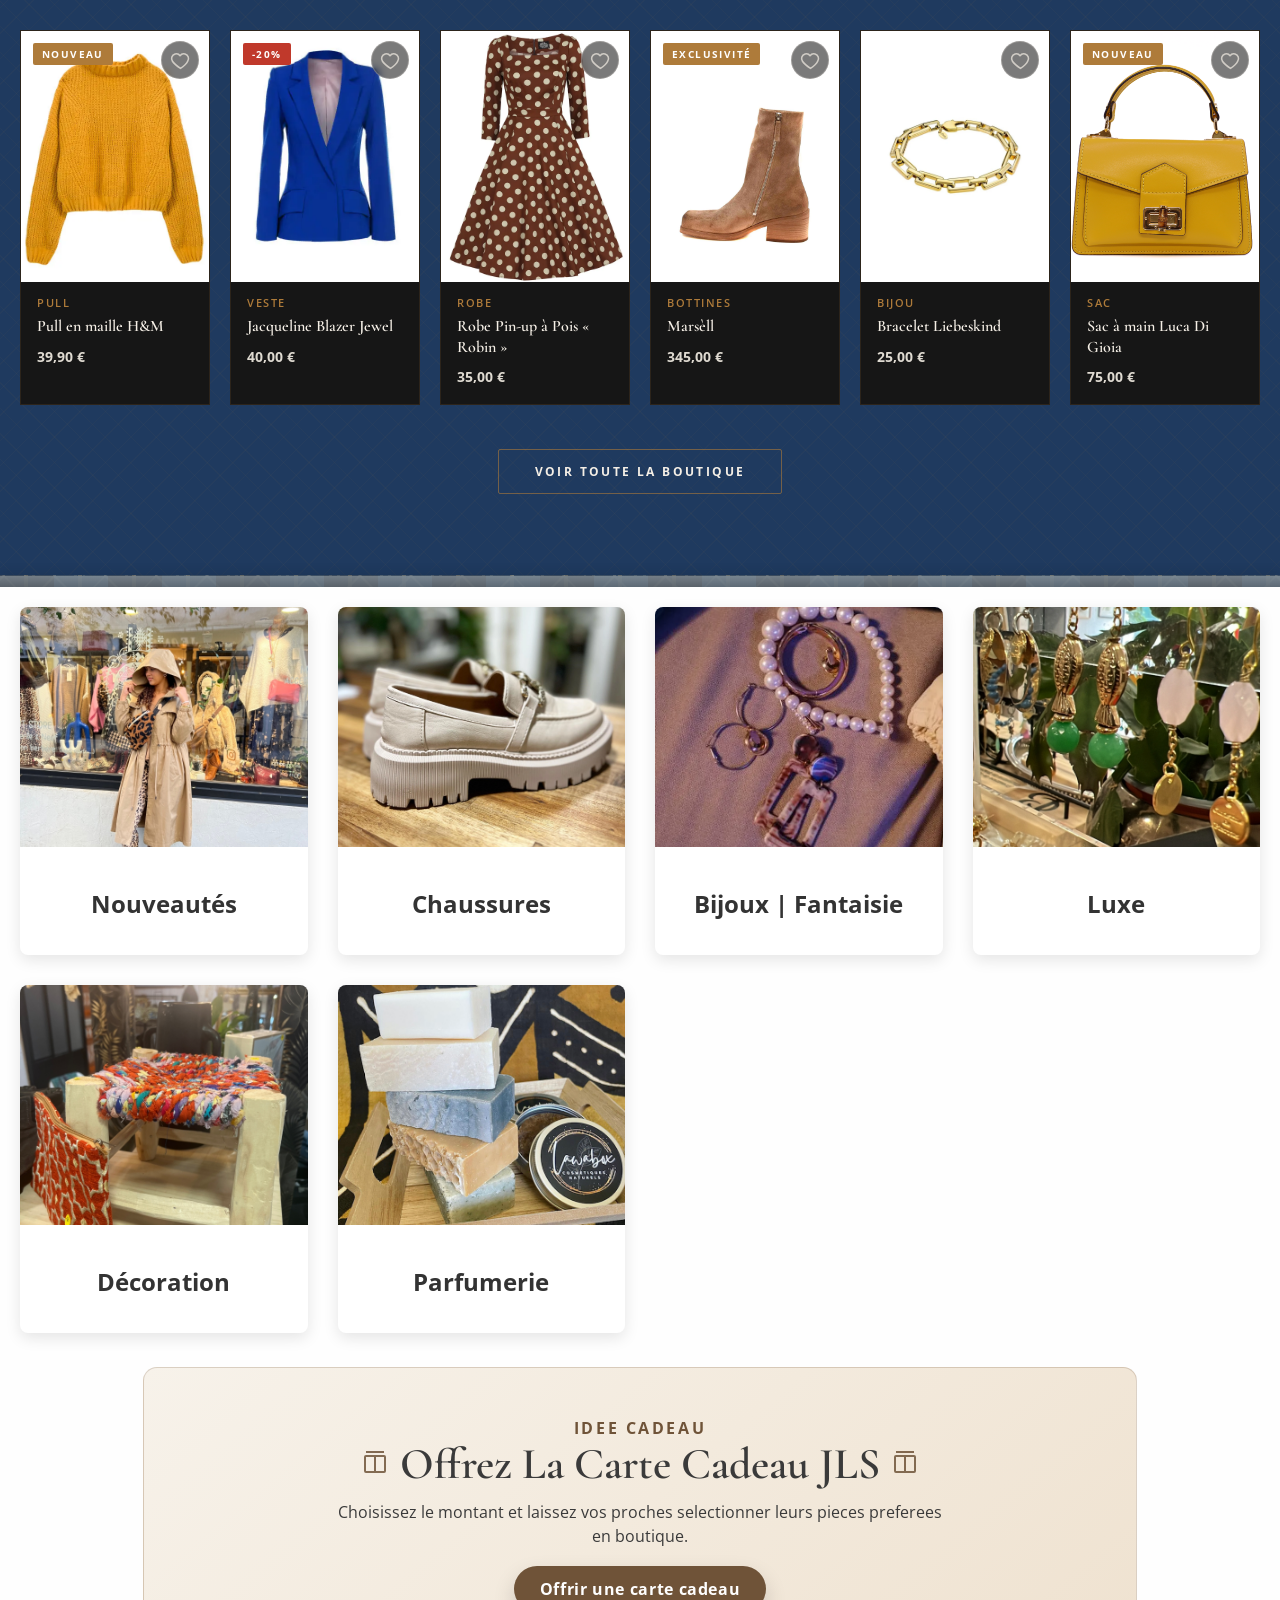
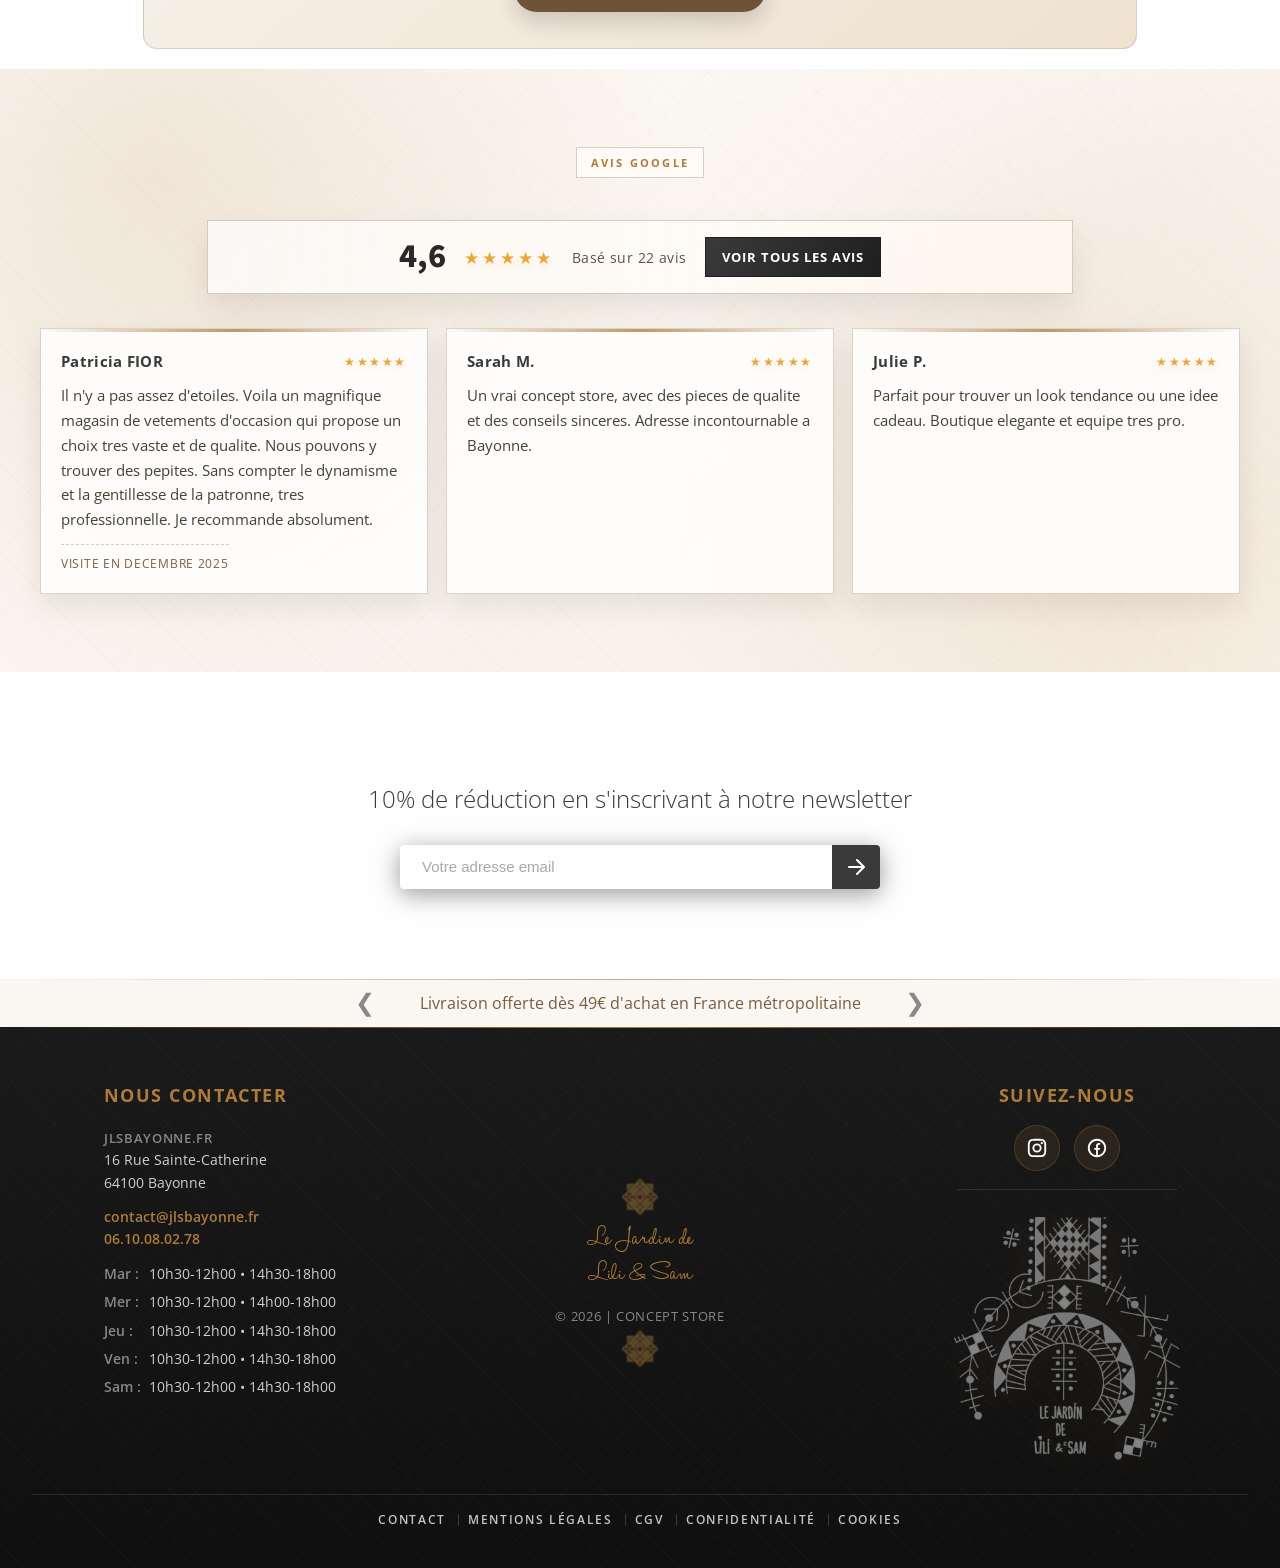
==== commit 04e4871e: "Update" ====
--- a/index.html
+++ b/index.html
@@ -210,21 +210,20 @@
                 <img src="img/slide1.webp" loading="eager" alt="Bienvenue chez le Jardin de Lili & Sam">
                 <div class="slide-content">
                     <img src="img/welcome-baner-white.png" alt="Bienvenue sur le Jardin de Lili & Sam" class="slide-content-banner" loading="eager">
-                    <p> Découvrez notre univers unique et nos collections exclusives.</p>
                 </div>
             </div>
             <div class="carousel-slide">
                 <img src="img/slide2.webp" loading="lazy" alt="Nouveautés boutique">
                 <div class="slide-content">
-                    <h2>Nouveautés boutique</h2>
-                    <p>Découvrez nos dernières acquisitions et nouveautés sur notre site et dans notre boutique.</p>
+                    <h2>Concept store Bayonne</h2>
+                    <p>Notre concept store à Bayonne vous propose une sélection unique de vêtements et accessoires.</p>
                 </div>
             </div>
             <div class="carousel-slide">
                 <img src="img/slide3.webp" loading="lazy" alt="Bijoux et Fantaisie">
                 <div class="slide-content">
-                    <h2>Concept store Bayonne</h2>
-                    <p>Notre concept store à Bayonne vous propose une sélection unique de vêtements et accessoires.</p>
+                    <h2>Nouveautés boutique</h2>
+                    <p>Découvrez nos dernières acquisitions et nouveautés sur notre site et dans notre boutique.</p>
                 </div>
             </div>
             <div class="carousel-slide">
@@ -256,12 +255,6 @@
         </div>
     </section>
 
-    <!-- BANNIERE -->
-    <section class="welcome-baner">
-        <img src="img/welcome-baner.png" alt="Bienvenue sur le Jardin de Lili & Sam" class="main-baner">
-        <img src="img/lauren-left.png" alt="" class="baner-deco left">
-        <img src="img/lauren-right.png" alt="" class="baner-deco right">
-    </section>
     <!-- CONCEPT STORE SINCE 2013 -->
     <section class="concept-store-since-2013">
         <img src="img/concept-store.svg" alt="Concept Store Since 2013">
@@ -269,6 +262,8 @@
 
     <!-- PHILOSOPHIE -->
     <section class="philosophie">
+        <img src="img/lauren-left.png" alt="" class="baner-deco left">
+        <img src="img/lauren-right.png" alt="" class="baner-deco right">
         <div class="philosophie-container">
             <h2>Qui sommes-nous ?</h2>
             <p>
--- a/style.css
+++ b/style.css
@@ -2113,25 +2113,37 @@
     z-index: 2;
 }
 
-.welcome-baner .baner-deco {
+.philosophie .baner-deco {
     width: 15%;
     position: absolute;
-    top: 58%;
+    top: 0;
     transform: translateY(-50%);
-    max-height: auto;
-    /* adapte la taille de la décoration */
+    height: auto;
     opacity: 0.7;
-    z-index: 1;
-}
-
-.welcome-baner .baner-deco.left {
+    z-index: 0;
+    pointer-events: none;
+}
+
+.philosophie .baner-deco.left {
     left: 0px;
     /* espace à gauche de la bannière */
 }
 
-.welcome-baner .baner-deco.right {
+.philosophie .baner-deco.right {
     right: 0px;
     /* espace à droite de la bannière */
+}
+
+@media (max-width: 1024px) {
+    .philosophie .baner-deco {
+        width: 10%;
+    }
+}
+
+@media (max-width: 768px) {
+    .philosophie .baner-deco {
+        display: none;
+    }
 }
 
 .concept-store-since-2013 {
@@ -2143,13 +2155,18 @@
     background: #FEFEFE;
     max-width: 3500px;
     margin-bottom: -20px;
-    margin-top: -22px
+    margin-top: -22px;
+    position: relative;
+    z-index: 0;
 }
 
 .concept-store-since-2013 img {
     width: 100%;
     max-width: 850px;
     height: auto;
+    position: relative;
+    z-index: 0;
+    pointer-events: none;
 }
 
 .philosophie {
@@ -2157,7 +2174,8 @@
     padding: 60px 20px;
     text-align: center;
     position: relative;
-    overflow: hidden;
+    overflow: visible;
+    z-index: 1;
 }
 
 .philosophie::before {
@@ -2179,7 +2197,7 @@
 
 .philosophie-container {
     position: relative;
-    z-index: 1;
+    z-index: 2;
     max-width: 900px;
     margin: auto;
 }
@@ -2208,6 +2226,7 @@
     width: 260px;
     height: 400px;
     opacity: 0.9;
+    z-index: 2;
 }
 
 .philosophie-side.left {
@@ -3097,8 +3116,8 @@
 }
 
 .icon-wrapper[data-panel-trigger="panel-favoris"] .radial-icon {
-    width: 30px !important;
-    height: 30px !important;
+    width: 26px !important;
+    height: 26px !important;
 }
 
 /* CORPS TEXTE */
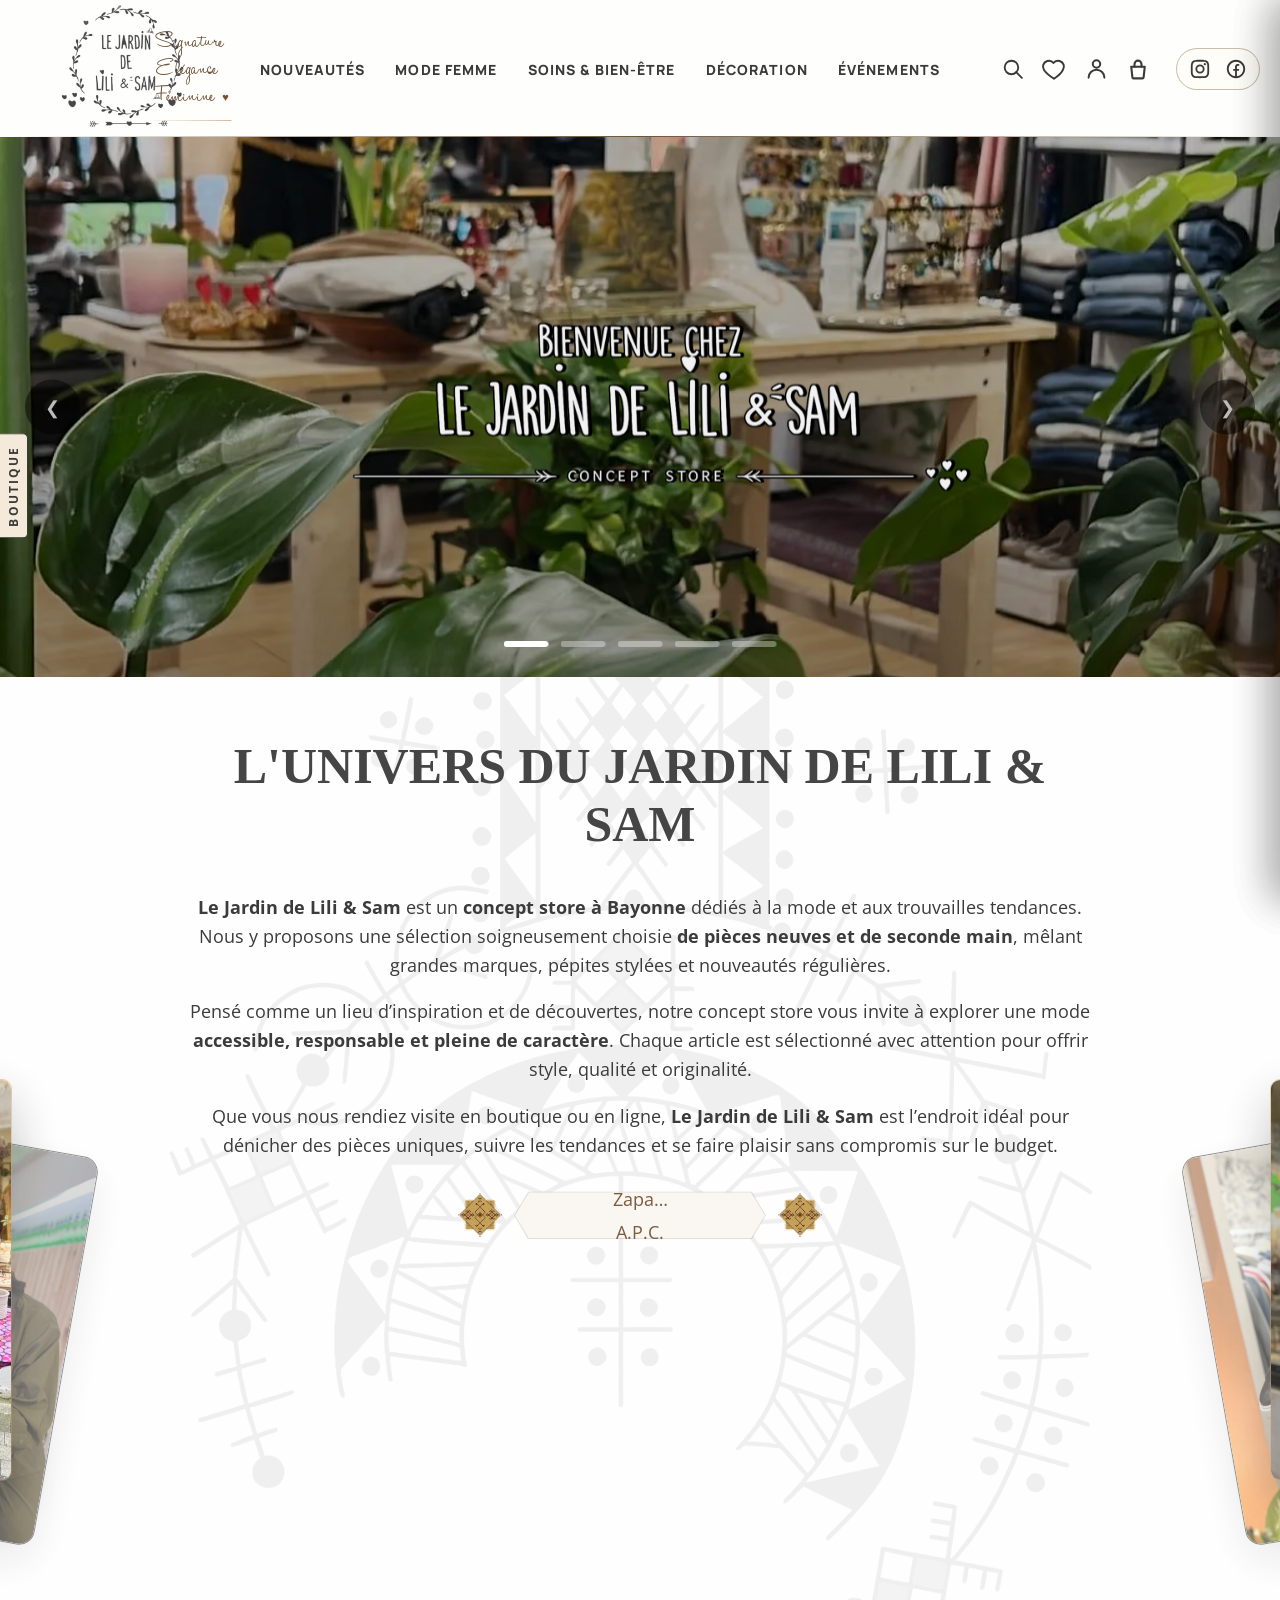
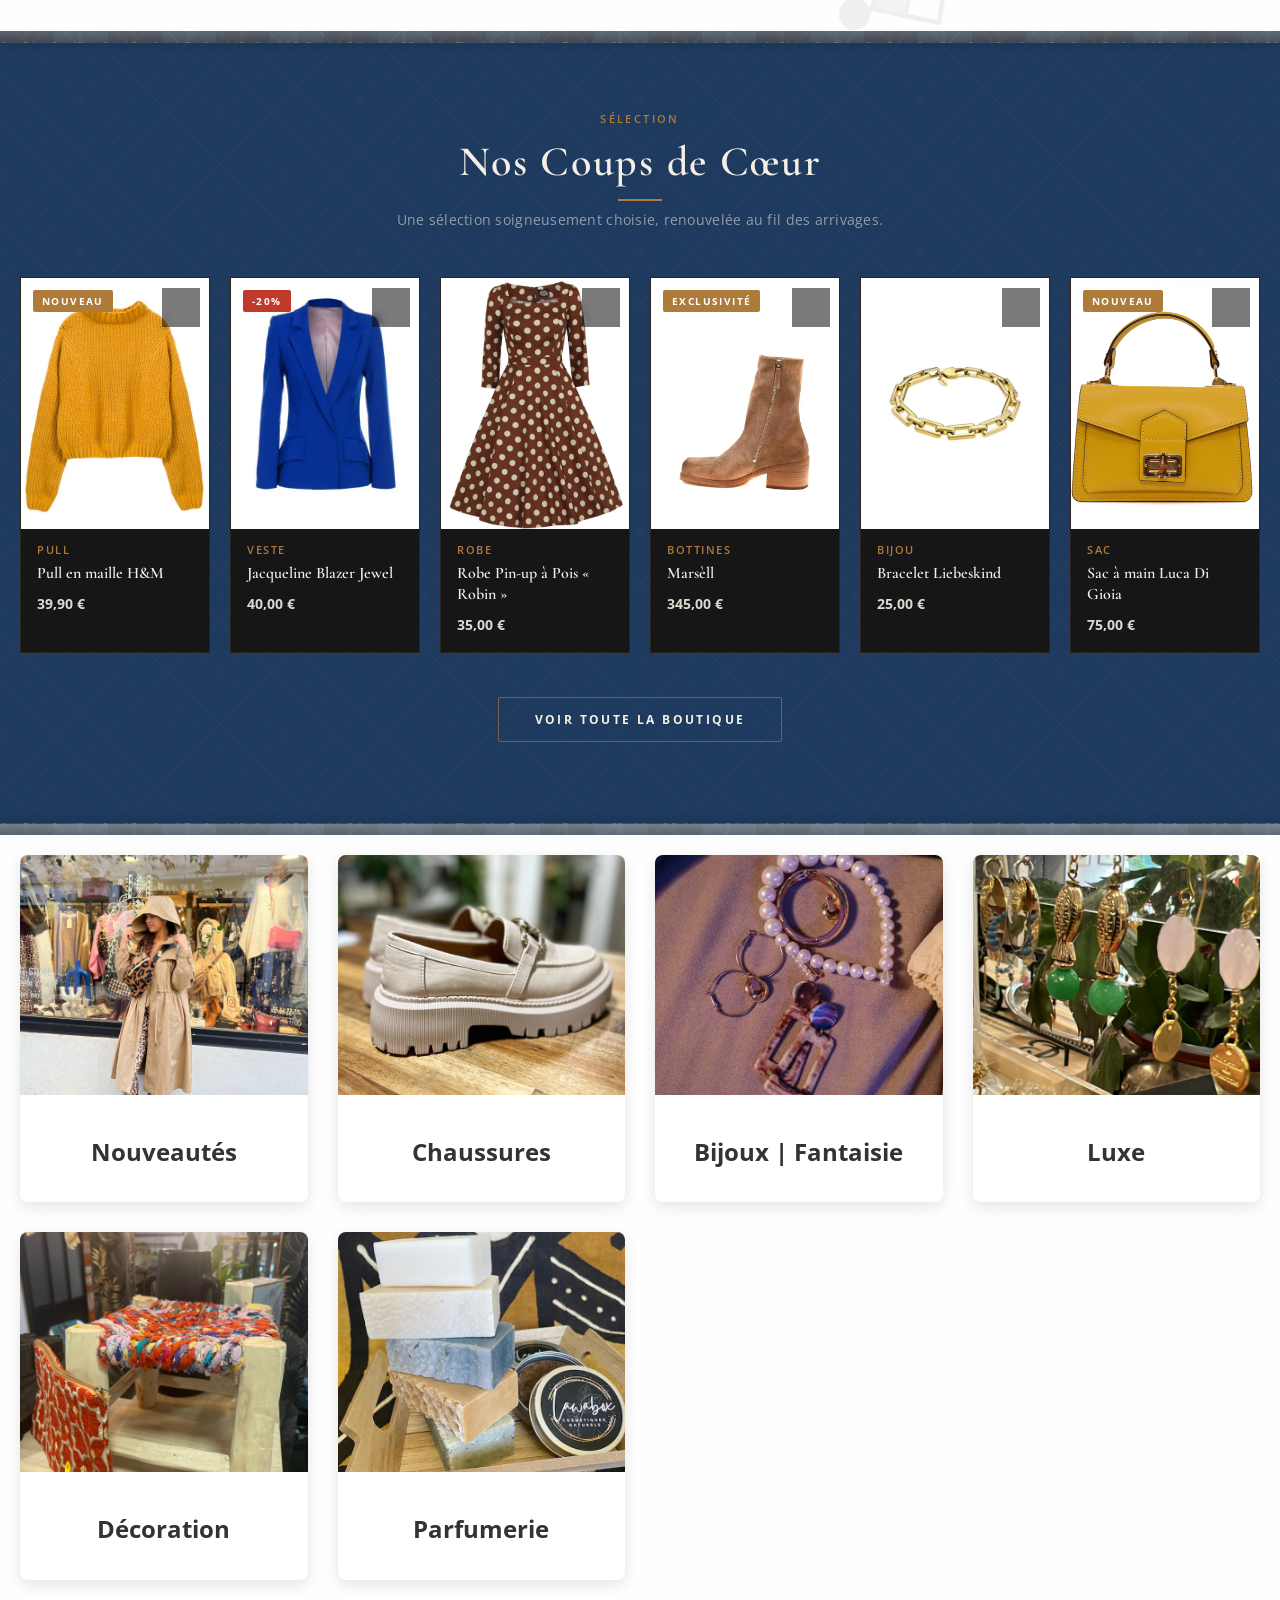
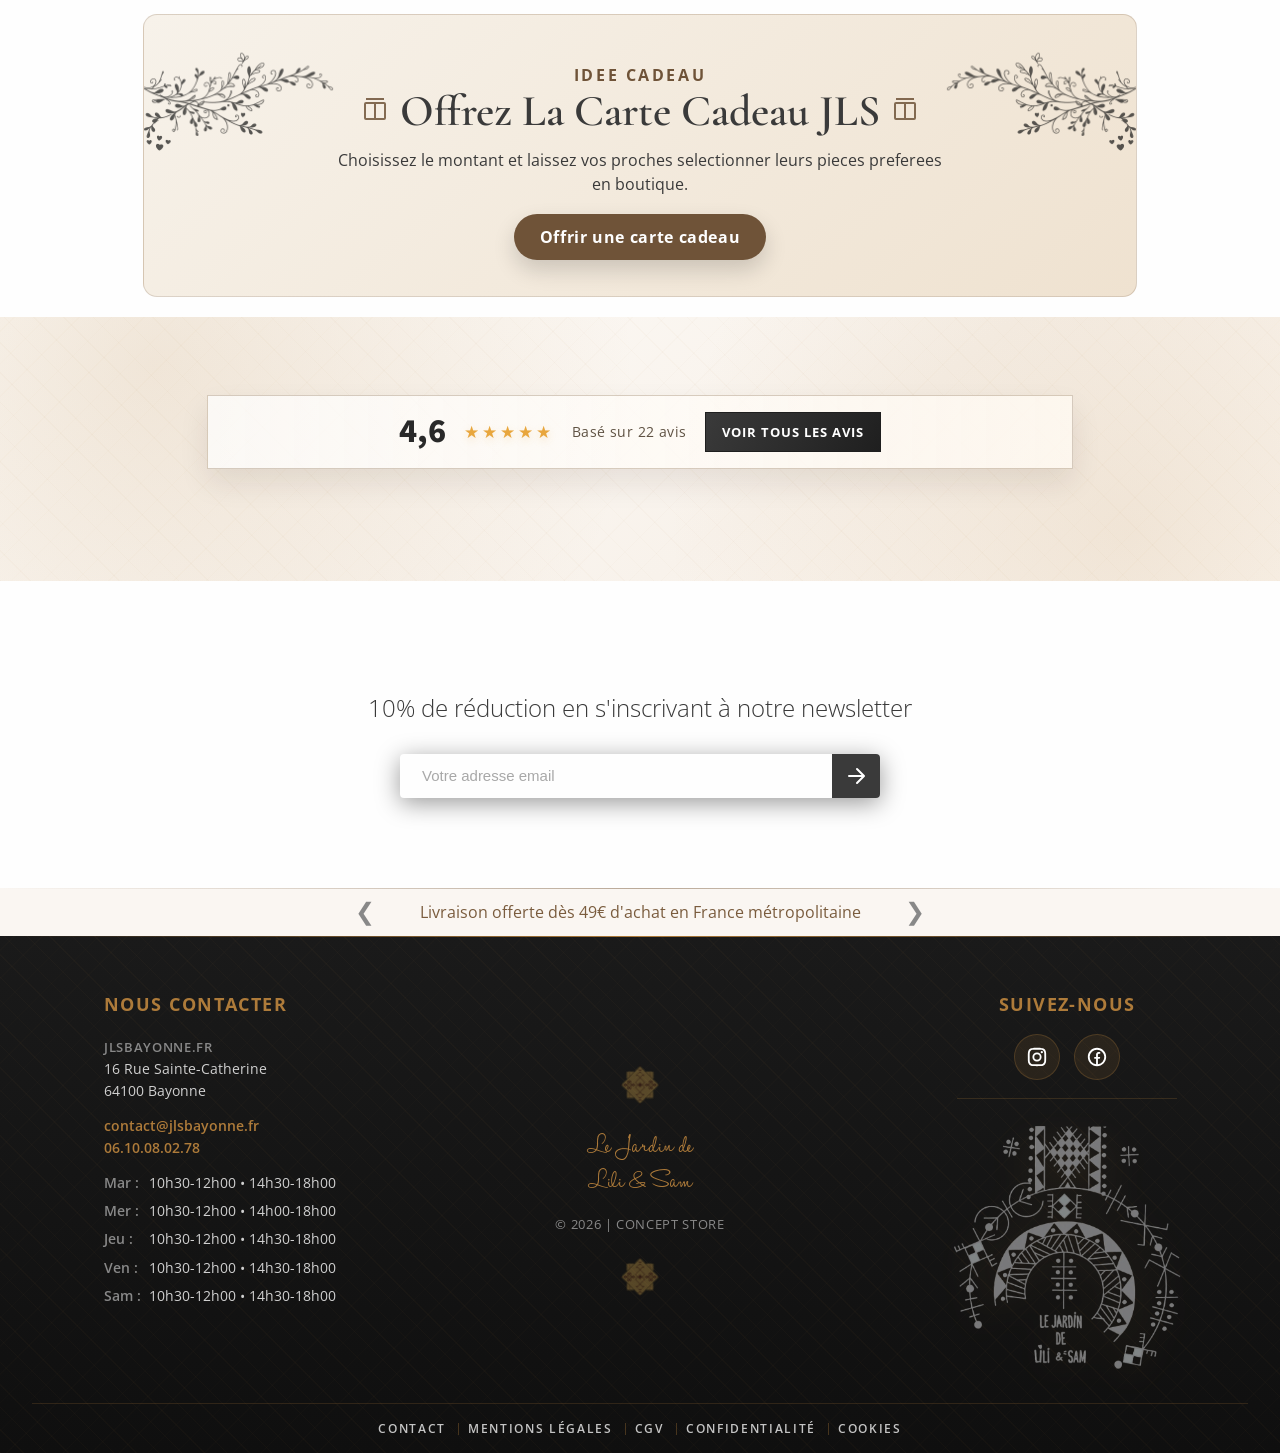
==== commit 129c349c: "27/03/26 Update" ====
--- a/index.html
+++ b/index.html
@@ -255,17 +255,12 @@
         </div>
     </section>
 
-    <!-- CONCEPT STORE SINCE 2013 -->
-    <section class="concept-store-since-2013">
-        <img src="img/concept-store.svg" alt="Concept Store Since 2013">
-    </section>
+
 
     <!-- PHILOSOPHIE -->
     <section class="philosophie">
-        <img src="img/lauren-left.png" alt="" class="baner-deco left">
-        <img src="img/lauren-right.png" alt="" class="baner-deco right">
         <div class="philosophie-container">
-            <h2>Qui sommes-nous ?</h2>
+            <h2>L'UNIVERS DU JARDIN DE LILI & SAM</h2>
             <p>
                 <strong>Le Jardin de Lili & Sam</strong> est un <strong>concept store à Bayonne</strong> dédiés à la
                 mode et aux trouvailles tendances.
@@ -557,6 +552,8 @@
 <!-- CARTE CADEAU -->
         <div class="gift-card-section" aria-labelledby="gift-card-title">
             <div class="gift-card-content">
+                <img src="img/lauren-left.png" alt="" class="baner-deco left">
+                <img src="img/lauren-left.png" alt="" class="baner-deco right">
                 <p class="gift-card-kicker">Idee cadeau</p>
                 <h3 id="gift-card-title">
                     <span class="gift-doodle" aria-hidden="true"></span>
@@ -570,45 +567,14 @@
     </section>
 
     <!-- AVIS GOOGLE -->
-    <section class="google-reviews" aria-labelledby="google-reviews-title">
+    <section class="google-reviews" aria-label="Avis Google">
         <div class="google-reviews-container">
-            <div class="google-reviews-head">
-                <p class="google-reviews-kicker">Avis Google</p>
-            </div>
-
             <div class="google-rating-strip" aria-label="Note moyenne Google">
                 <span class="google-rating-score">4,6</span>
                 <span class="google-rating-stars" aria-hidden="true">★★★★★</span>
                 <span class="google-rating-count">Basé sur 22 avis</span>
                 
                 <a class="google-rating-link" href="https://www.google.com/search?sca_esv=991e2bedf2703c6a&sxsrf=ANbL-n4b9o6tHcXpJ19BkXrT6cthK5wEeQ:1774232213598&q=avis+jls+bayonne&si=AL3DRZEsmMGCryMMFSHJ3StBhOdZ2-6yYkXd_doETEE1OR-qORo_o-lJ5Kzo92yvJydwYvJxxnHASWaaPofnpNgq8gZD5XathQDJInLiI1AsaRlFHVB0z-w%3D&uds=ALYpb_k6otuSYDT1zFYqBpNGDSzKcbzTnXiSLc1W4pZmL13RO3_2BxE4k4dMKUN1WbOLV1_mlojuKSyXnctr2x-SNmUKkfoXU79wv6yKwYlTCc4v8FH2ODE&sa=X&ved=2ahUKEwiqvtyG-rSTAxV-T6QEHTOeL4UQ3PALegQIRhAF&biw=2560&bih=1279&dpr=1.5" target="_blank" rel="noopener noreferrer">Voir tous les avis</a>
-            </div>
-
-            <div class="google-reviews-grid">
-                <article class="google-review-card">
-                    <header class="google-review-card-head">
-                        <strong>Patricia FIOR</strong>
-                        <span aria-hidden="true">★★★★★</span>
-                    </header>
-                    <p>Il n'y a pas assez d'etoiles. Voila un magnifique magasin de vetements d'occasion qui propose un choix tres vaste et de qualite. Nous pouvons y trouver des pepites. Sans compter le dynamisme et la gentillesse de la patronne, tres professionnelle. Je recommande absolument.</p>
-                    <span class="google-review-meta">Visite en decembre 2025</span>
-                </article>
-
-                <article class="google-review-card">
-                    <header class="google-review-card-head">
-                        <strong>Sarah M.</strong>
-                        <span aria-hidden="true">★★★★★</span>
-                    </header>
-                    <p>Un vrai concept store, avec des pieces de qualite et des conseils sinceres. Adresse incontournable a Bayonne.</p>
-                </article>
-
-                <article class="google-review-card">
-                    <header class="google-review-card-head">
-                        <strong>Julie P.</strong>
-                        <span aria-hidden="true">★★★★★</span>
-                    </header>
-                    <p>Parfait pour trouver un look tendance ou une idee cadeau. Boutique elegante et equipe tres pro.</p>
-                </article>
             </div>
         </div>
     </section>
@@ -703,14 +669,14 @@
         </nav>
     </footer>
 
-    <!-- WIDGET CONTACT VERTICAL -->
+    <!-- WIDGET BOUTIQUE VERTICAL -->
     <div class="contact-widget" id="contact-widget">
         <button class="contact-widget-toggle" type="button" aria-label="Ouvrir les moyens de contact"
             aria-expanded="false" aria-controls="contact-widget-panel">
-            <span class="contact-widget-label">CONTACT</span>
+            <span class="contact-widget-label">BOUTIQUE</span>
         </button>
         <div class="contact-widget-panel" id="contact-widget-panel" aria-hidden="true">
-            <a href="https://maps.app.goo.gl/K8HkVCwXNaB93dVm9" class="contact-widget-icon" aria-label="Nous contacter" target="_blank" rel="noopener noreferrer" title="Boutique">
+            <a href="https://maps.app.goo.gl/K8HkVCwXNaB93dVm9" class="contact-widget-icon" aria-label="Nous contacter" target="_blank" rel="noopener noreferrer" title="Localisation">
                 <svg xmlns="http://www.w3.org/2000/svg" viewBox="0 0 24 24" width="24" height="24" fill="none" aria-hidden="true">
                     <path d="M12 22s7-6.2 7-12a7 7 0 1 0-14 0c0 5.8 7 12 7 12z" stroke="currentColor" stroke-width="1.8" stroke-linecap="round" stroke-linejoin="round"/>
                     <circle cx="12" cy="10" r="2.7" stroke="currentColor" stroke-width="1.8"/>
--- a/style.css
+++ b/style.css
@@ -1213,6 +1213,7 @@
 .radial-icon-account {
     width: 27px;
     height: 27px;
+    margin-left: 1px;
 }
 
 .radial-icon-outline {
@@ -1954,6 +1955,14 @@
     text-shadow: 0 3px 12px rgba(0, 0, 0, 0.7);
 }
 
+.slide-content img {
+      filter: 
+    drop-shadow(3px 0 0 black)
+    drop-shadow(-1px 0 0 black)
+    drop-shadow(0 1px 0 black)
+    drop-shadow(0 -1px 0 black);
+}
+
 .slide-content h2 {
     font-family: "Cormorant Garamond", serif;
     font-size: 74px;
@@ -2083,95 +2092,49 @@
 
 }
 
-/* ----------BANNIERE BIENVENUE---------- */
-
-.welcome-baner {
-    max-height: calc(100vh - 70vh);
-    width: 100%;
-    display: flex;
-    justify-content: center;
-    align-items: center;
-    background: #FEFEFE;
-    max-width: 3500px;
-    margin: auto;
-    position: relative;
-}
-
-.welcome-baner img {
-    width: 100%;
-    max-width: 450px;
-    margin-top: 10px;
-    height: auto;
-    display: block;
-}
-
-.welcome-baner .main-baner {
-    max-width: 30%;
-    /* ajuste selon ta mise en page */
-    height: auto;
-    display: block;
-    z-index: 2;
-}
-
-.philosophie .baner-deco {
-    width: 15%;
-    position: absolute;
-    top: 0;
+/* ----------PHILOSOPHIE---------- */
+
+.gift-card-content .baner-deco {
+    width: 25%;
+    position: absolute;
+    top: 25%;
     transform: translateY(-50%);
-    height: auto;
     opacity: 0.7;
     z-index: 0;
     pointer-events: none;
 }
 
-.philosophie .baner-deco.left {
-    left: 0px;
-    /* espace à gauche de la bannière */
-}
-
-.philosophie .baner-deco.right {
-    right: 0px;
-    /* espace à droite de la bannière */
+.gift-card-content .baner-deco img {
+    width: 100%;
+    height: auto;
+    display: block;
+}
+
+.gift-card-content .baner-deco.left {
+    left: 0;
+    transform: translate(-61%, -50%);
+}
+
+.gift-card-content .baner-deco.right {
+    right: 0;
+    transform: translate(61%, -50%) scaleX(-1);
 }
 
 @media (max-width: 1024px) {
-    .philosophie .baner-deco {
+    .gift-card-content .baner-deco {
         width: 10%;
     }
 }
 
 @media (max-width: 768px) {
-    .philosophie .baner-deco {
+    .gift-card-content .baner-deco {
         display: none;
     }
-}
-
-.concept-store-since-2013 {
-    max-height: calc(100vh - 70vh);
-    width: 100%;
-    display: flex;
-    justify-content: center;
-    align-items: flex-start;
-    background: #FEFEFE;
-    max-width: 3500px;
-    margin-bottom: -20px;
-    margin-top: -22px;
-    position: relative;
-    z-index: 0;
-}
-
-.concept-store-since-2013 img {
-    width: 100%;
-    max-width: 850px;
-    height: auto;
-    position: relative;
-    z-index: 0;
-    pointer-events: none;
 }
 
 .philosophie {
     background: #FEFEFE;
-    padding: 60px 20px;
+    padding: 88px 20px 360px;
     text-align: center;
     position: relative;
     overflow: visible;
@@ -2191,6 +2154,19 @@
     background-position: center;
     background-size: auto 100%;
     opacity: 0.06;
+    z-index: 1;
+    pointer-events: none;
+}
+
+.philosophie::after {
+    content: "";
+    position: absolute;
+    inset: 0;
+    background-image: url('img/background-philosophie.png');
+    background-repeat: no-repeat;
+    background-position: center top 10px;
+    background-size: 100% auto;
+    opacity: 0.75;
     z-index: 0;
     pointer-events: none;
 }
@@ -2203,11 +2179,12 @@
 }
 
 .philosophie h2 {
-    font-family: "Cormorant Garamond", serif;
-    font-size: 36px;
+    font-family: "calibri", serif;
+    font-size: 50px;
     font-weight: 600;
-    margin-bottom: 20px;
-    color: #3A3A3A;
+    margin-top: -28px;
+    margin-bottom: 40px;
+    color: #454545;
 }
 
 .philosophie p {
@@ -2221,8 +2198,8 @@
 /* ----------CAROUSEL PHILOSOPHIE SIDE IMAGES---------- */
 .philosophie-side {
     position: absolute;
-    top: 50%;
-    transform: translateY(-50%);
+    top: 100%;
+    transform: translateY(-40%);
     width: 260px;
     height: 400px;
     opacity: 0.9;
@@ -2230,11 +2207,11 @@
 }
 
 .philosophie-side.left {
-    left: calc(50% - 920px);
+    left: calc(50% - 890px);
 }
 
 .philosophie-side.right {
-    right: calc(50% - 920px);
+    right: calc(50% - 890px);
 }
 
 .photo-stack {
@@ -2297,19 +2274,19 @@
 }
 
 .philosophie-side.left .photo-card-back {
-    transform: translate(-46px, -40px) rotate(-12deg) scale(0.97);
+    transform: translate(-66px, -60px) rotate(-12deg) scale(0.97);
 }
 
 .philosophie-side.left .photo-card-middle {
-    transform: translate(40px, 42px) rotate(10deg) scale(0.985);
+    transform: translate(60px, 52px) rotate(10deg) scale(0.985);
 }
 
 .philosophie-side.right .photo-card-back {
-    transform: translate(46px, -40px) rotate(12deg) scale(0.97);
+    transform: translate(66px, -60px) rotate(12deg) scale(0.97);
 }
 
 .philosophie-side.right .photo-card-middle {
-    transform: translate(-40px, 42px) rotate(-10deg) scale(0.985);
+    transform: translate(-60px, 52px) rotate(-10deg) scale(0.985);
 }
 
 .photo-slide {
@@ -3065,7 +3042,7 @@
 .produit-card-fav {
     position: absolute;
     top: 10px;
-    right: 10px;
+    right: 9px;
     z-index: 3;
     width: 38px;
     height: 38px;
@@ -3116,7 +3093,7 @@
 }
 
 .icon-wrapper[data-panel-trigger="panel-favoris"] .radial-icon {
-    width: 26px !important;
+    width: 126px !important;
     height: 26px !important;
 }
 
@@ -3341,6 +3318,8 @@
     max-width: 920px;
     margin-left: auto;
     margin-right: auto;
+    position: relative;
+    overflow: visible;
     border-radius: 14px;
     background: linear-gradient(140deg, #f7f2ea 0%, #efe2d0 100%);
     border: 1px solid rgba(111, 83, 56, 0.2);
@@ -3349,6 +3328,8 @@
 .gift-card-content {
     max-width: 760px;
     margin: 0 auto;
+    position: relative;
+    z-index: 1;
     text-align: center;
     color: #3a3a3a;
 }
@@ -4093,7 +4074,7 @@
     position: relative;
     background: linear-gradient(180deg, #1a1a1a 0%, #0f0f0f 100%);
     color: #FEFEFE;
-    padding: 56px 32px 40px;
+    padding: 56px 32px 0;
     overflow: hidden;
 }
 
@@ -4205,13 +4186,13 @@
 }
 
 .footer-center::before {
-    top: -44px;
+    top: -64px;
     left: 50%;
     transform: translateX(-50%);
 }
 
 .footer-center::after {
-    bottom: -44px;
+    bottom: -64px;
     left: 50%;
     right: auto;
     transform: translateX(-50%);
@@ -4331,6 +4312,7 @@
     max-width: 1400px;
     margin: 32px auto 0;
     padding-top: 16px;
+    padding-bottom: 16px;
     border-top: 1px solid rgba(174, 123, 58, 0.2);
     display: flex;
     flex-wrap: wrap;
@@ -4367,7 +4349,7 @@
 
 @media (max-width: 1024px) {
     footer {
-        padding: 44px 24px 32px;
+        padding: 44px 24px 0;
     }
 
     .footer-container {
@@ -4403,6 +4385,7 @@
     .footer-legal {
         margin-top: 22px;
         padding-top: 14px;
+        padding-bottom: 14px;
         gap: 10px 0;
         flex-direction: column;
     }
@@ -4476,6 +4459,15 @@
 
 /* ============= RESPONSIVE ============ */
 @media (max-width:768px) {
+    .philosophie {
+        padding-top: 72px;
+    }
+
+    .philosophie::after {
+        background-size: 230% auto;
+        opacity: 0.2;
+    }
+
     .carousel {
         height: 50vh;
     }
@@ -4681,16 +4673,29 @@
     right: 10px;
     width: 36px;
     height: 36px;
-    border: 0;
-    border-radius: 50%;
-    background: rgba(255, 255, 255, 0.95);
-    color: #222;
+    background: rgba(255, 252, 247, 0.72);
+    border: 1px solid rgba(122, 92, 62, 0.16);
     cursor: pointer;
+    color: #3A3A3A;
+    padding: 4px;
+    line-height: 1;
+    display: flex;
+    align-items: center;
+    justify-content: center;
+    box-sizing: border-box;
+    transition: color 0.2s ease, transform 0.2s ease, border-color 0.2s ease, background 0.2s ease;
+}
+
+.product-modal-close:hover {
+    color: #AE7B3A;
+    background: rgba(255, 248, 239, 0.92);
+    border-color: rgba(174, 123, 58, 0.32);
+    transform: rotate(90deg);
 }
 
 .product-modal-media {
     background: #f3f3f3;
-    min-height: 620px;
+    min-height: 720px;
     padding: 18px;
 }
 
@@ -4710,7 +4715,7 @@
 .product-modal-thumb {
     width: 74px;
     height: 90px;
-    border: 1px solid #d0d0d0;
+    border: 1px solid #f3f3f3;
     background: #fff;
     padding: 0;
     cursor: pointer;
@@ -4726,8 +4731,8 @@
 }
 
 .product-modal-thumb.is-active {
-    border-color: #222;
-    box-shadow: 0 0 0 2px rgba(0, 0, 0, 0.14);
+    border-width: 2px;
+    border-color: #212121;
 }
 
 .product-modal-thumb:hover {
@@ -4747,11 +4752,10 @@
     height: 100%;
     object-fit: cover;
     display: block;
-
 }
 
 .product-modal-main-image-wrap.is-zooming {
-    cursor: zoom-out;
+    cursor: zoom-in;
 }
 
 .product-modal-content {
@@ -4770,14 +4774,6 @@
 
 .product-modal-kicker {
     margin: 0;
-    text-transform: uppercase;
-    letter-spacing: 0.14em;
-    font-size: 0.72rem;
-    color: #666;
-    font-weight: 700;
-}
-
-.product-modal-stock {
     font-size: 0.74rem;
     letter-spacing: 0.08em;
     text-transform: uppercase;
@@ -4787,6 +4783,18 @@
     font-weight: 700;
 }
 
+.product-modal-stock {
+    font-size: 0.74rem;
+    letter-spacing: 0.08em;
+    text-transform: uppercase;
+    color: #2c2c2c;
+    background: #00ff2fa3;
+    padding: 6px 10px;
+    font-weight: 700;
+    margin-right: auto;
+}
+
+/* ETAT STOCK DU PRODUIT */
 .product-modal-content h2 {
     margin: 0;
     font-size: 2.05rem;
@@ -4894,14 +4902,46 @@
     background: #222;
     color: #fff;
     height: 44px;
-    padding: 0 22px;
+    min-width: 315px;
+    padding: 0 28px;
     font-weight: 700;
     letter-spacing: 0.01em;
     cursor: pointer;
+    transition: background 0.2s ease;
+}
+
+.product-modal-add:hover,
+.product-modal-add:focus-visible {
+    background: #AE7B3A;
 }
 
 .product-modal-add.is-added {
     background: #4a4a4a;
+}
+
+.product-modal-fav {
+    width: 44px;
+    height: 44px;
+    border: 1px solid #cfcfcf;
+    background: #fff;
+    color: #3a3a3a;
+    display: inline-flex;
+    align-items: center;
+    justify-content: center;
+    cursor: pointer;
+    transition: background 0.2s ease, border-color 0.2s ease, color 0.2s ease;
+}
+
+.product-modal-fav svg {
+    width: 30px;
+    height: 30px;
+}
+
+.product-modal-fav:hover,
+.product-modal-fav[aria-pressed="true"] {
+    background: #fff6ee;
+    border-color: #c4a882;
+    color: #b38349;
 }
 
 html.product-modal-open,
@@ -4915,7 +4955,8 @@
     z-index: 1400;
     display: grid;
     place-items: center;
-    padding: 12px;
+    padding: 0;
+    background: #fff;
     opacity: 0;
     pointer-events: none;
     transition: opacity 0.18s ease;
@@ -4929,49 +4970,64 @@
 .product-lightbox-overlay {
     position: absolute;
     inset: 0;
-    background: rgba(0, 0, 0, 0.66);
+    background: #fff;
 }
 
 .product-lightbox-dialog {
     position: relative;
     z-index: 1;
-    width: min(1320px, 100%);
-    max-height: calc(100vh - 24px);
+    width: 100vw;
+    height: 100vh;
+    max-height: none;
     display: grid;
-    grid-template-columns: 86px 1fr;
+    grid-template-columns: 124px minmax(0, 1fr);
+    gap: 20px;
+    background: #fff;
+    border: 0;
+    padding: 24px;
+    box-sizing: border-box;
+}
+
+.product-lightbox-close {
+    position: absolute;
+    top: 18px;
+    right: 18px;
+    width: 36px;
+    height: 36px;
+    background: rgba(255, 252, 247, 0.72);
+    border: 1px solid rgba(122, 92, 62, 0.16);
+    cursor: pointer;
+    color: #3A3A3A;
+    padding: 4px;
+    line-height: 1;
+    display: flex;
+    align-items: center;
+    justify-content: center;
+    box-sizing: border-box;
+    transition: color 0.2s ease, transform 0.2s ease, border-color 0.2s ease, background 0.2s ease;
+    z-index: 2;
+}
+
+.product-lightbox-close:hover {
+    color: #AE7B3A;
+    background: rgba(255, 248, 239, 0.92);
+    border-color: rgba(174, 123, 58, 0.32);
+    transform: rotate(90deg);
+}
+
+.product-lightbox-thumbs {
+    display: flex;
+    flex-direction: column;
     gap: 12px;
-    background: rgba(24, 24, 24, 0.96);
-    border: 1px solid rgba(255, 255, 255, 0.2);
-    padding: 12px;
-}
-
-.product-lightbox-close {
-    position: absolute;
-    top: 10px;
-    right: 10px;
-    width: 34px;
-    height: 34px;
-    border: 0;
-    border-radius: 50%;
-    background: rgba(0, 0, 0, 0.66);
-    color: #fff;
-    cursor: pointer;
-    z-index: 2;
-}
-
-.product-lightbox-thumbs {
-    display: flex;
-    flex-direction: column;
-    gap: 8px;
     overflow-y: auto;
-    padding-right: 4px;
+    padding-right: 6px;
 }
 
 .product-lightbox-thumb {
-    width: 78px;
-    height: 98px;
-    border: 1px solid rgba(255, 255, 255, 0.32);
-    background: #111;
+    width: 110px;
+    height: 138px;
+    border: 2px solid #ffffff;
+    background: #fff;
     padding: 0;
     cursor: pointer;
 }
@@ -4984,13 +5040,17 @@
 }
 
 .product-lightbox-thumb.is-active {
-    border-color: #fff;
-    box-shadow: 0 0 0 2px rgba(255, 255, 255, 0.2);
+    border-color: #212121;
 }
 
 .product-lightbox-main {
-    min-height: 70vh;
-    background: #0f0f0f;
+    min-height: 100%;
+    background: #fff;
+    overflow: hidden;
+    cursor: zoom-in;
+    display: flex;
+    align-items: center;
+    justify-content: center;
 }
 
 .product-lightbox-main img {
@@ -4999,11 +5059,21 @@
     max-height: calc(100vh - 48px);
     object-fit: contain;
     display: block;
+    transform: scale(1);
+    transform-origin: 50% 50%;
+    transition: transform 0.18s ease;
+    user-select: none;
+}
+
+.product-lightbox-main.is-zooming {
+    cursor: zoom-out;
 }
 
 @media (max-width: 760px) {
     .product-lightbox-dialog {
         grid-template-columns: 1fr;
+        height: 100vh;
+        padding: 64px 16px 16px;
     }
 
     .product-lightbox-thumbs {
@@ -5011,11 +5081,12 @@
         overflow-x: auto;
         overflow-y: hidden;
         order: 2;
+        padding-right: 0;
     }
 
     .product-lightbox-thumb {
-        width: 62px;
-        height: 80px;
+        width: 84px;
+        height: 108px;
         flex: 0 0 auto;
     }
 
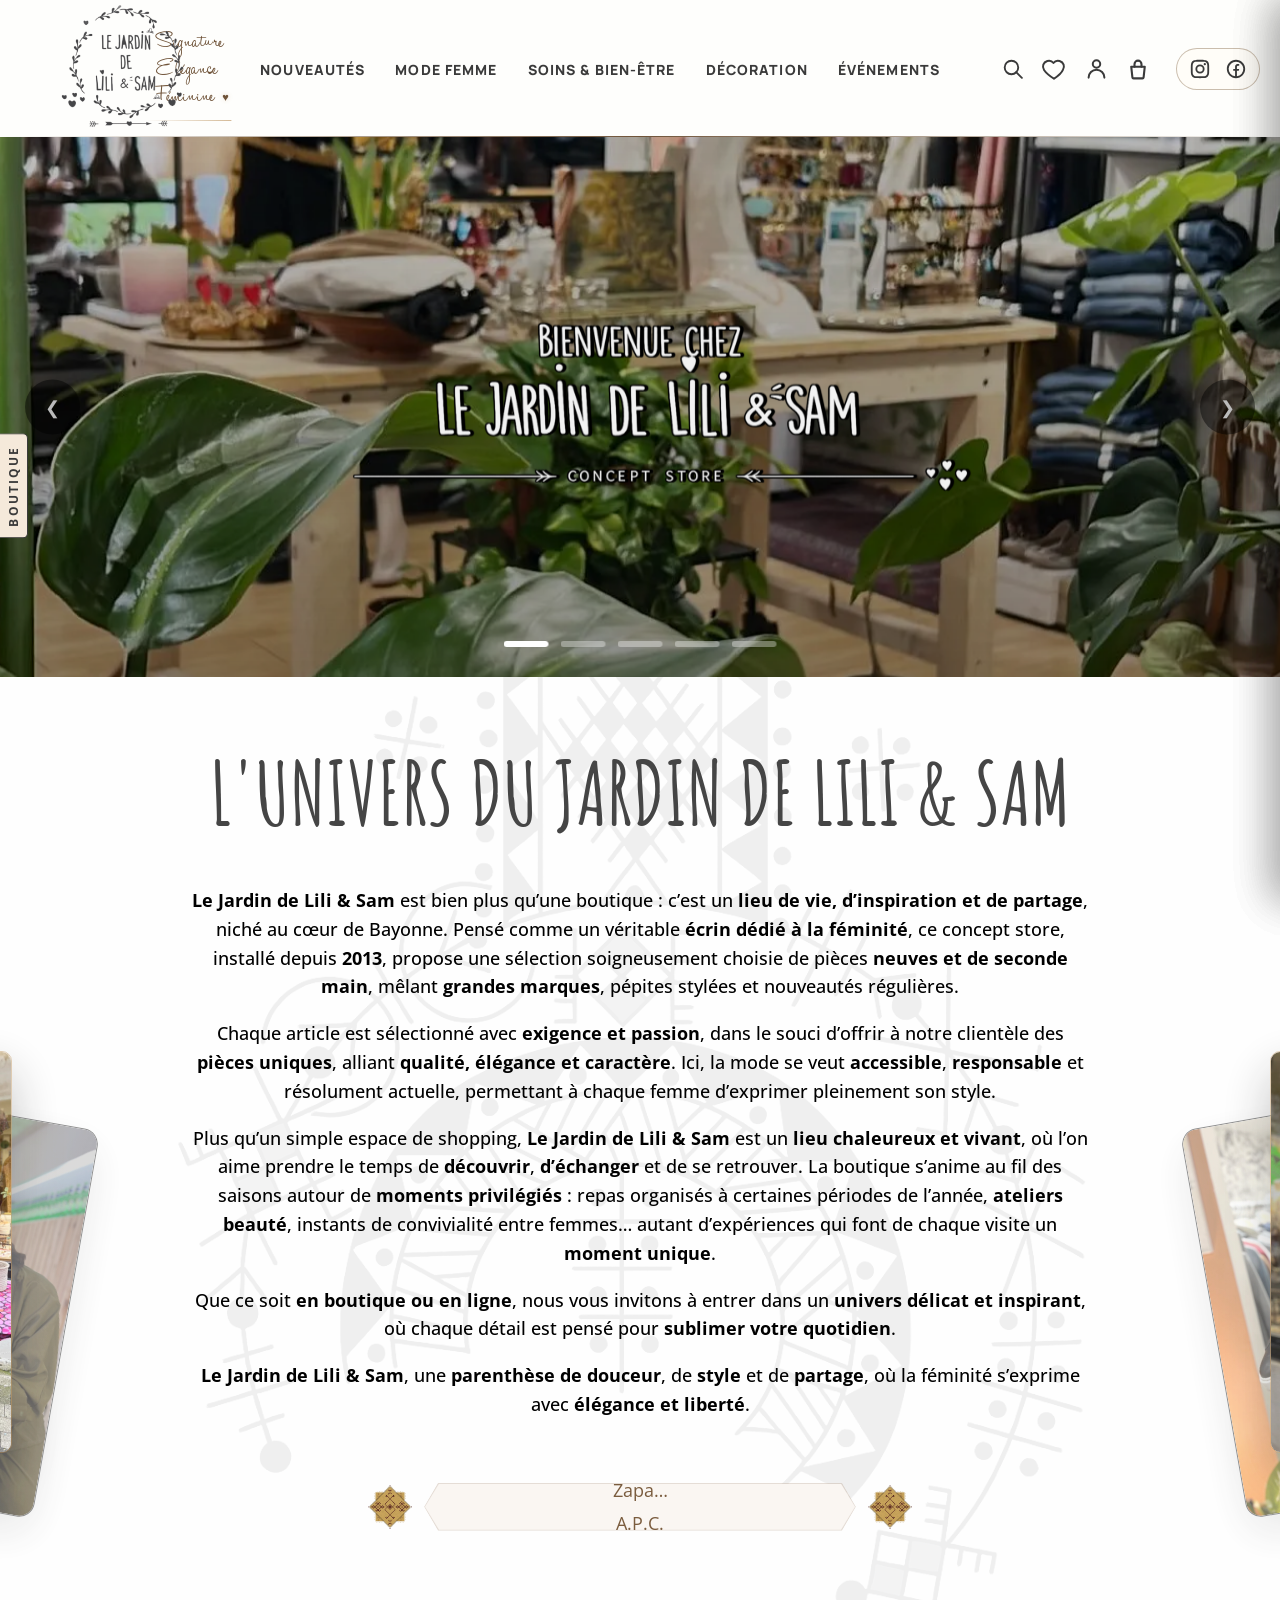
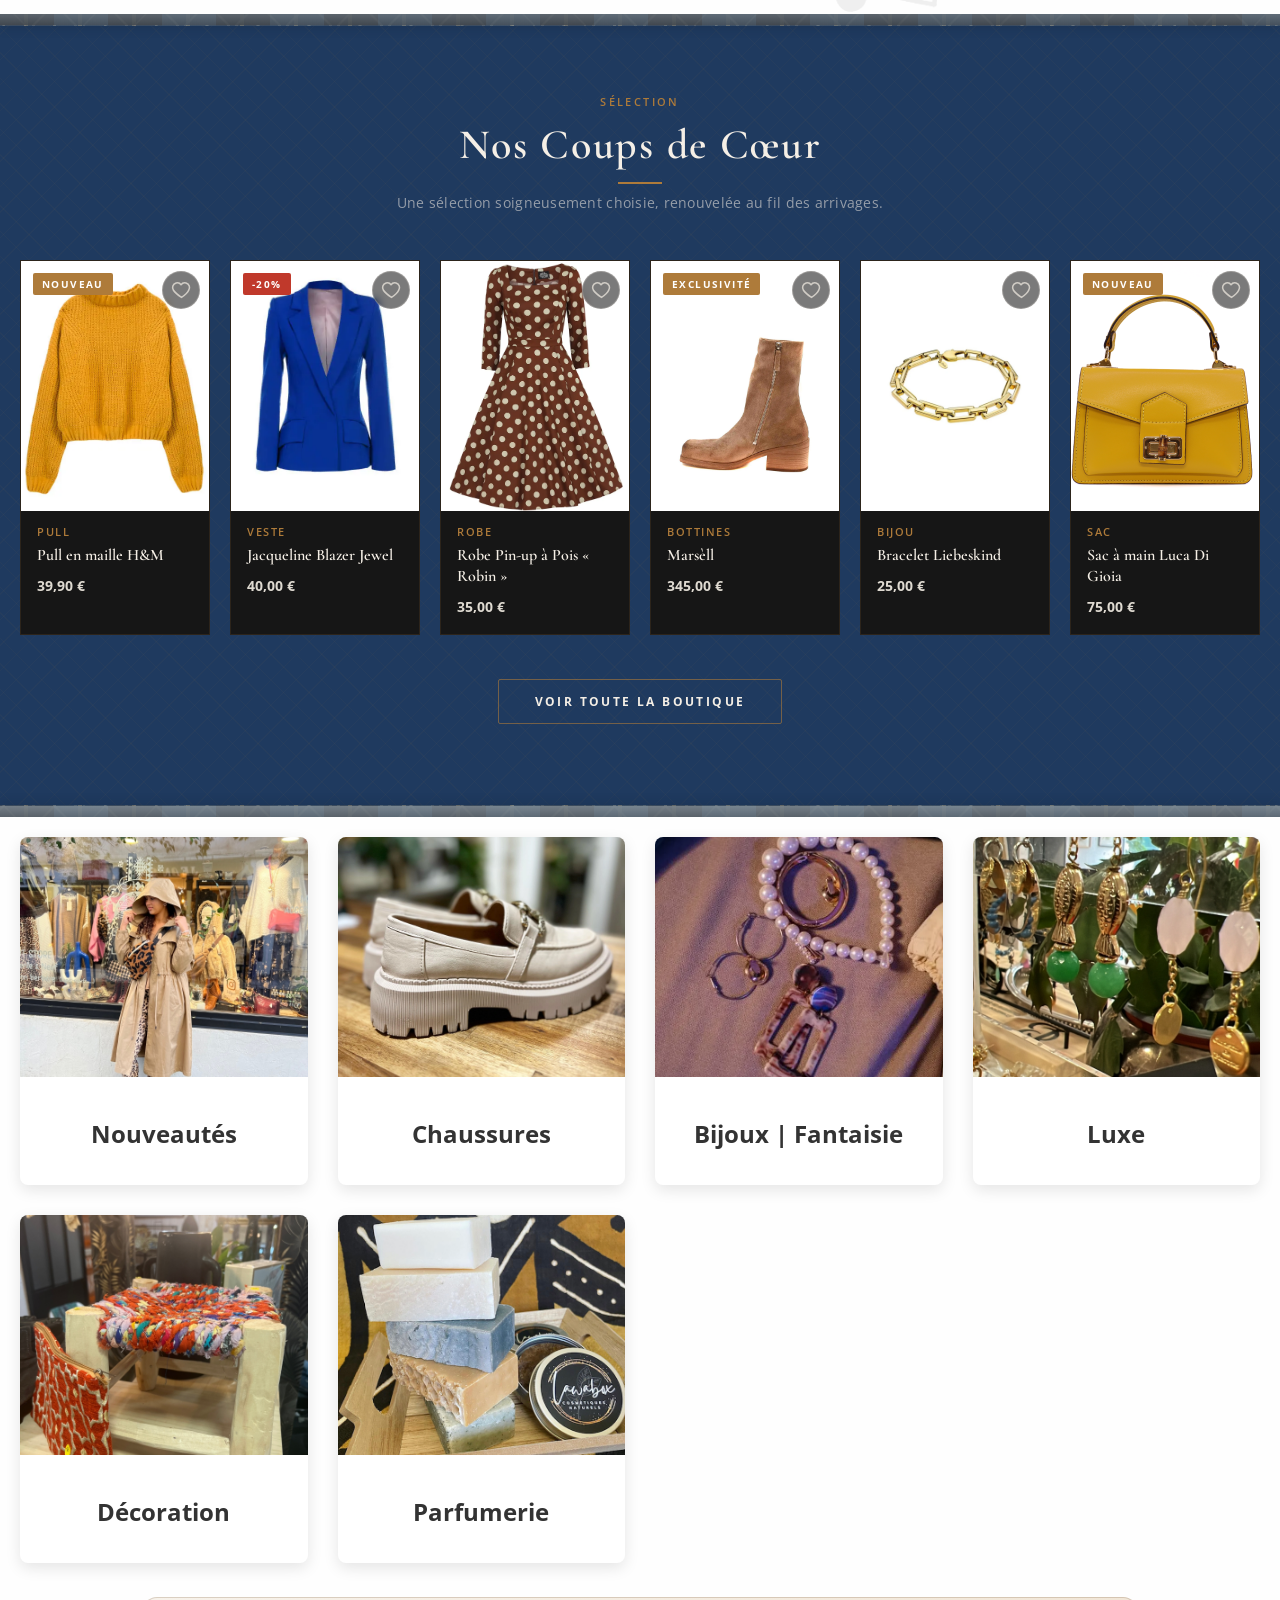
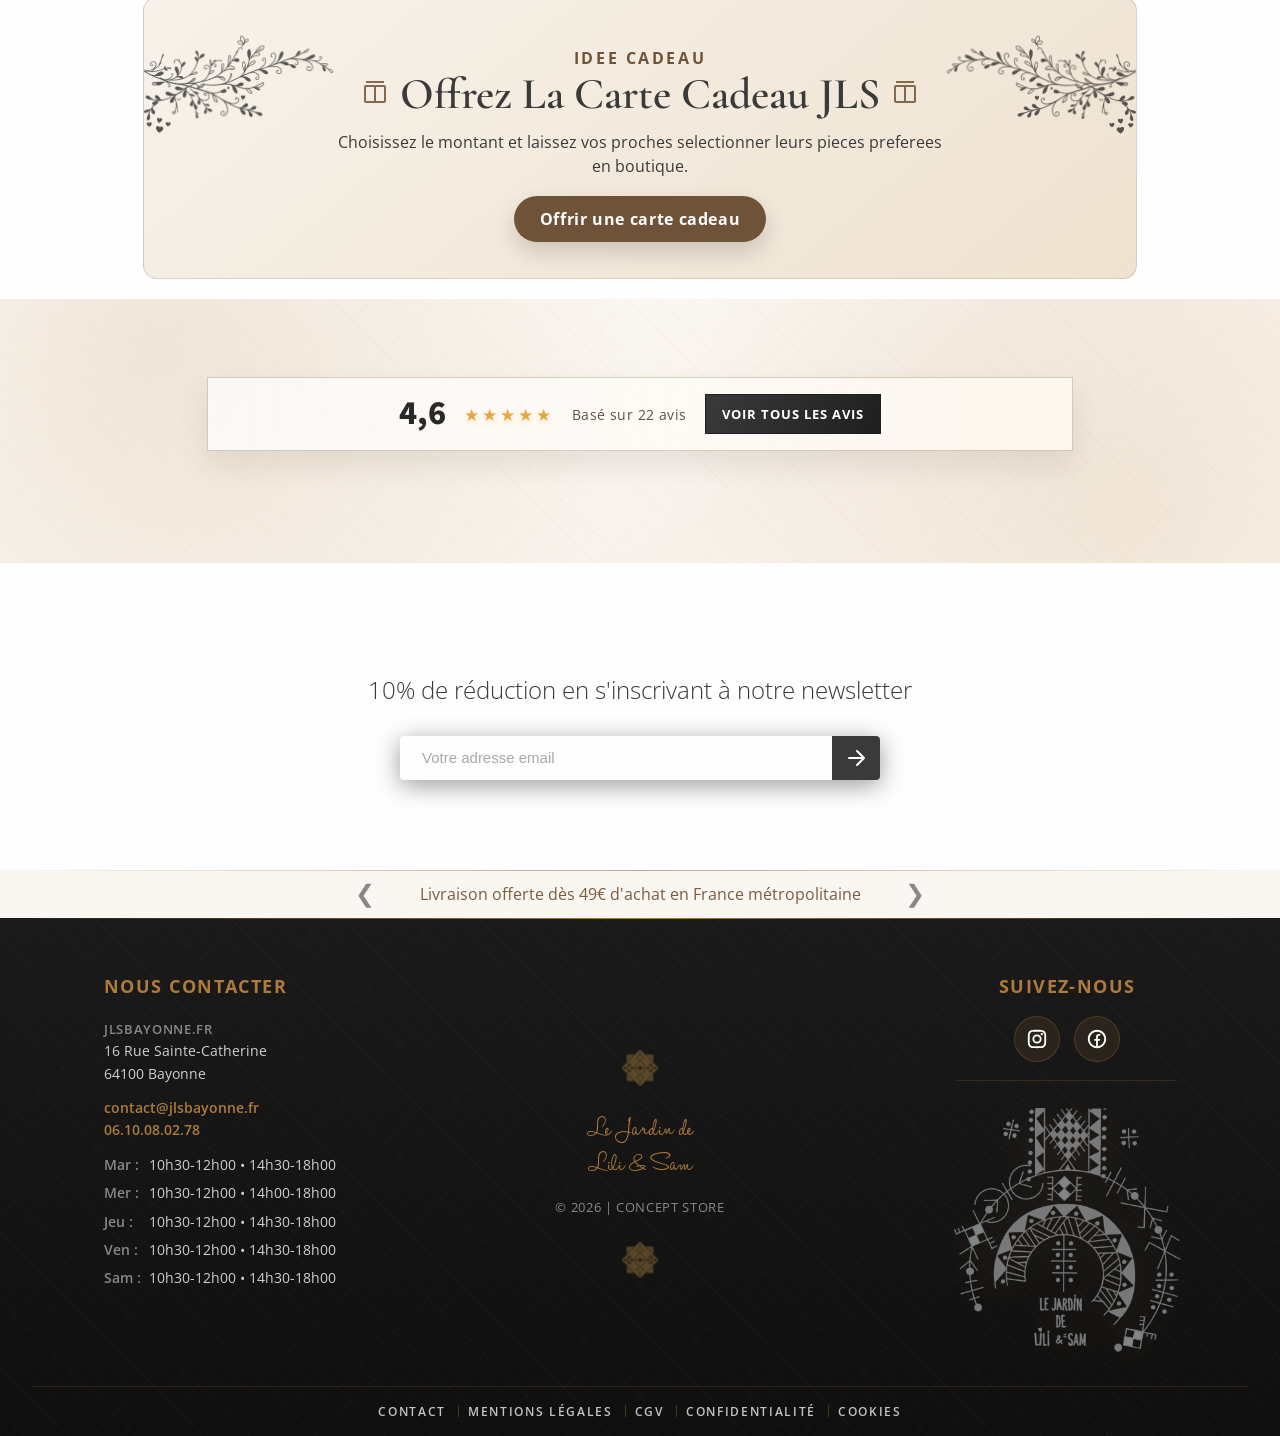
==== commit ffa258e6: "Update" ====
--- a/index.html
+++ b/index.html
@@ -261,25 +261,33 @@
     <section class="philosophie">
         <div class="philosophie-container">
             <h2>L'UNIVERS DU JARDIN DE LILI & SAM</h2>
-            <p>
-                <strong>Le Jardin de Lili & Sam</strong> est un <strong>concept store à Bayonne</strong> dédiés à la
-                mode et aux trouvailles tendances.
-                Nous y proposons une sélection soigneusement choisie <strong>de pièces neuves et de seconde
-                    main</strong>, mêlant
-                grandes marques, pépites stylées et nouveautés régulières.
-            </p>
-            <p>
-                Pensé comme un lieu d’inspiration et de découvertes, notre concept store vous invite à explorer une mode
-                <strong>accessible, responsable et pleine de caractère</strong>. Chaque article est sélectionné avec
-                attention pour offrir
-                style, qualité et originalité.
-            </p>
-
-            <p>
-                Que vous nous rendiez visite en boutique ou en ligne, <strong>Le Jardin de Lili & Sam</strong> est
-                l’endroit idéal pour
-                dénicher des pièces uniques, suivre les tendances et se faire plaisir sans compromis sur le budget.
-            </p>
+    <p>
+        <strong>Le Jardin de Lili & Sam</strong> est bien plus qu’une boutique : c’est un <strong>lieu de vie, d’inspiration et de partage</strong>, niché au cœur de Bayonne. Pensé comme un véritable <strong>écrin dédié à la féminité</strong>, ce concept store, installé depuis <strong>2013</strong>, propose une sélection soigneusement choisie de pièces 
+        <strong>neuves et de seconde main</strong>, mêlant <strong>grandes marques</strong>, pépites stylées et nouveautés régulières.
+    </p>
+
+    <p>
+        Chaque article est sélectionné avec <strong>exigence et passion</strong>, dans le souci d’offrir à notre clientèle des
+        <strong>pièces uniques</strong>, alliant <strong>qualité, élégance et caractère</strong>. Ici, la mode se veut <strong>accessible</strong>, <strong>responsable</strong>
+        et résolument actuelle, permettant à chaque femme d’exprimer pleinement son style.
+    </p>
+
+    <p>
+        Plus qu’un simple espace de shopping, <strong>Le Jardin de Lili & Sam</strong> est un <strong>lieu chaleureux et vivant</strong>, où l’on
+        aime prendre le temps de <strong>découvrir</strong>, <strong>d’échanger</strong> et de se retrouver. La boutique s’anime au fil des saisons
+        autour de <strong>moments privilégiés</strong> : repas organisés à certaines périodes de l’année, <strong>ateliers beauté</strong>, instants
+        de convivialité entre femmes… autant d’expériences qui font de chaque visite un <strong>moment unique</strong>.
+    </p>
+
+    <p>
+        Que ce soit <strong>en boutique ou en ligne</strong>, nous vous invitons à entrer dans un <strong>univers délicat et inspirant</strong>, où
+        chaque détail est pensé pour <strong>sublimer votre quotidien</strong>.
+    </p>
+
+    <p>
+        <strong>Le Jardin de Lili & Sam</strong>, une <strong>parenthèse de douceur</strong>, de <strong>style</strong> et de <strong>partage</strong>, où la
+        féminité s’exprime avec <strong>élégance et liberté</strong>.
+    </p>
 
             <!-- CAROUSEL PHILOSOPHIE SIDE IMAGES -->
             <div class="philosophie-side left">
--- a/style.css
+++ b/style.css
@@ -10,6 +10,14 @@
 @font-face {
     font-family: "Halo Handletter";
     src: url("fonts/HaloHandletter.otf") format("opentype");
+    font-weight: 400;
+    font-style: normal;
+    font-display: swap;
+}
+
+@font-face {
+    font-family: "AmaticSC-Bold";
+    src: url("fonts/AmaticSC-Bold.ttf") format("truetype");
     font-weight: 400;
     font-style: normal;
     font-display: swap;
@@ -2134,7 +2142,7 @@
 
 .philosophie {
     background: #FEFEFE;
-    padding: 88px 20px 360px;
+    padding: 88px 20px 19px;
     text-align: center;
     position: relative;
     overflow: visible;
@@ -2179,9 +2187,9 @@
 }
 
 .philosophie h2 {
-    font-family: "calibri", serif;
-    font-size: 50px;
-    font-weight: 600;
+    font-family: AmaticSC-Bold, "Open Sans", Arial, sans-serif;
+    font-size: 87px;
+    font-weight: 700;
     margin-top: -28px;
     margin-bottom: 40px;
     color: #454545;
@@ -2190,7 +2198,8 @@
 .philosophie p {
     font-family: "Open Sans", sans-serif;
     font-size: 18px;
-    color: #3b3b3b;
+    font-weight: 500;
+    color: #000000;
     line-height: 1.6;
     margin-bottom: 15px;
 }
@@ -2199,7 +2208,7 @@
 .philosophie-side {
     position: absolute;
     top: 100%;
-    transform: translateY(-40%);
+    transform: translateY(-120%);
     width: 260px;
     height: 400px;
     opacity: 0.9;
@@ -2332,8 +2341,8 @@
 .brands-carousel-shell {
     --brands-motion-duration: 30s;
     position: relative;
-    width: 28%;
-    margin: 2em auto;
+    width: 48%;
+    margin: 4em auto;
 }
 
 .brands-carousel-shell::before,
@@ -5491,6 +5500,18 @@
     border-style: dashed;
 }
 
+.event-samakeup-layout {
+    display: flex;
+    align-items: center;
+    gap: 14px;
+}
+
+.event-samakeup-logo {
+    width: 72px;
+    height: auto;
+    flex-shrink: 0;
+}
+
 .events-cta {
     display: flex;
     justify-content: space-between;
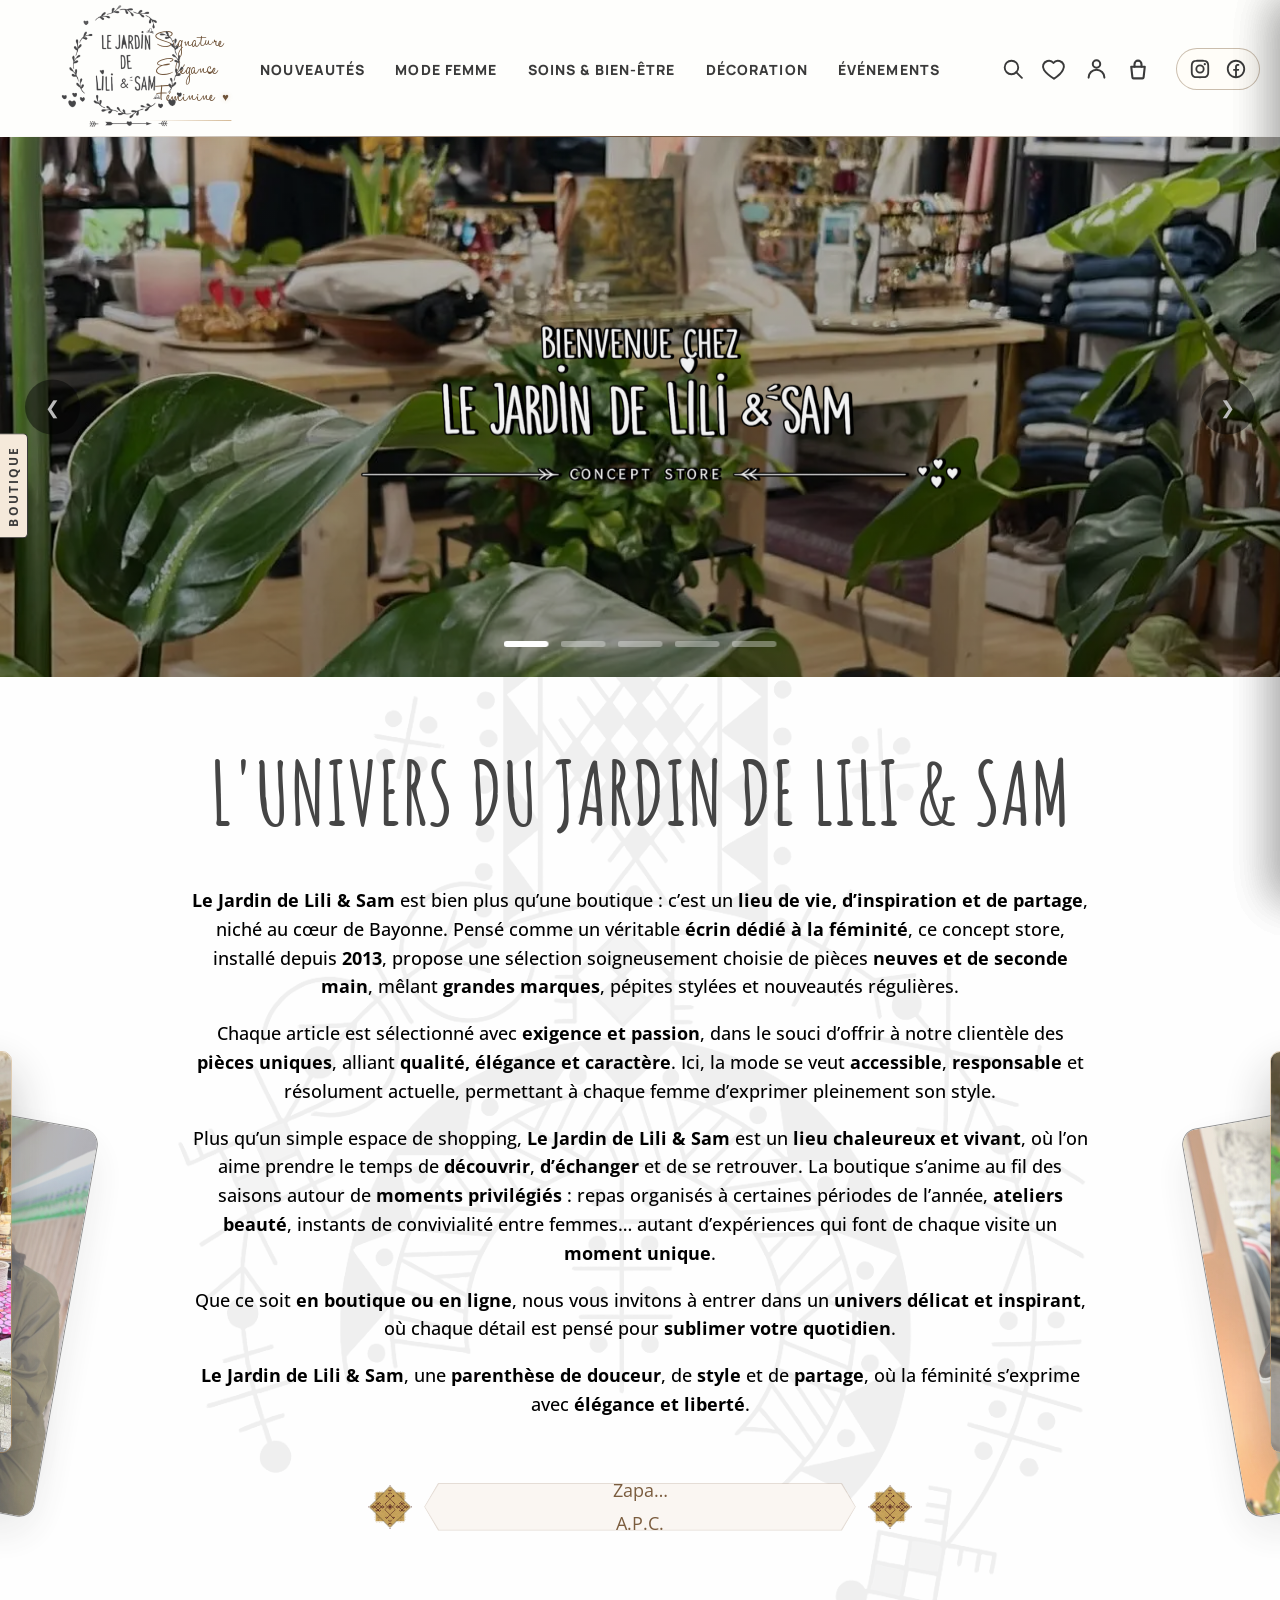
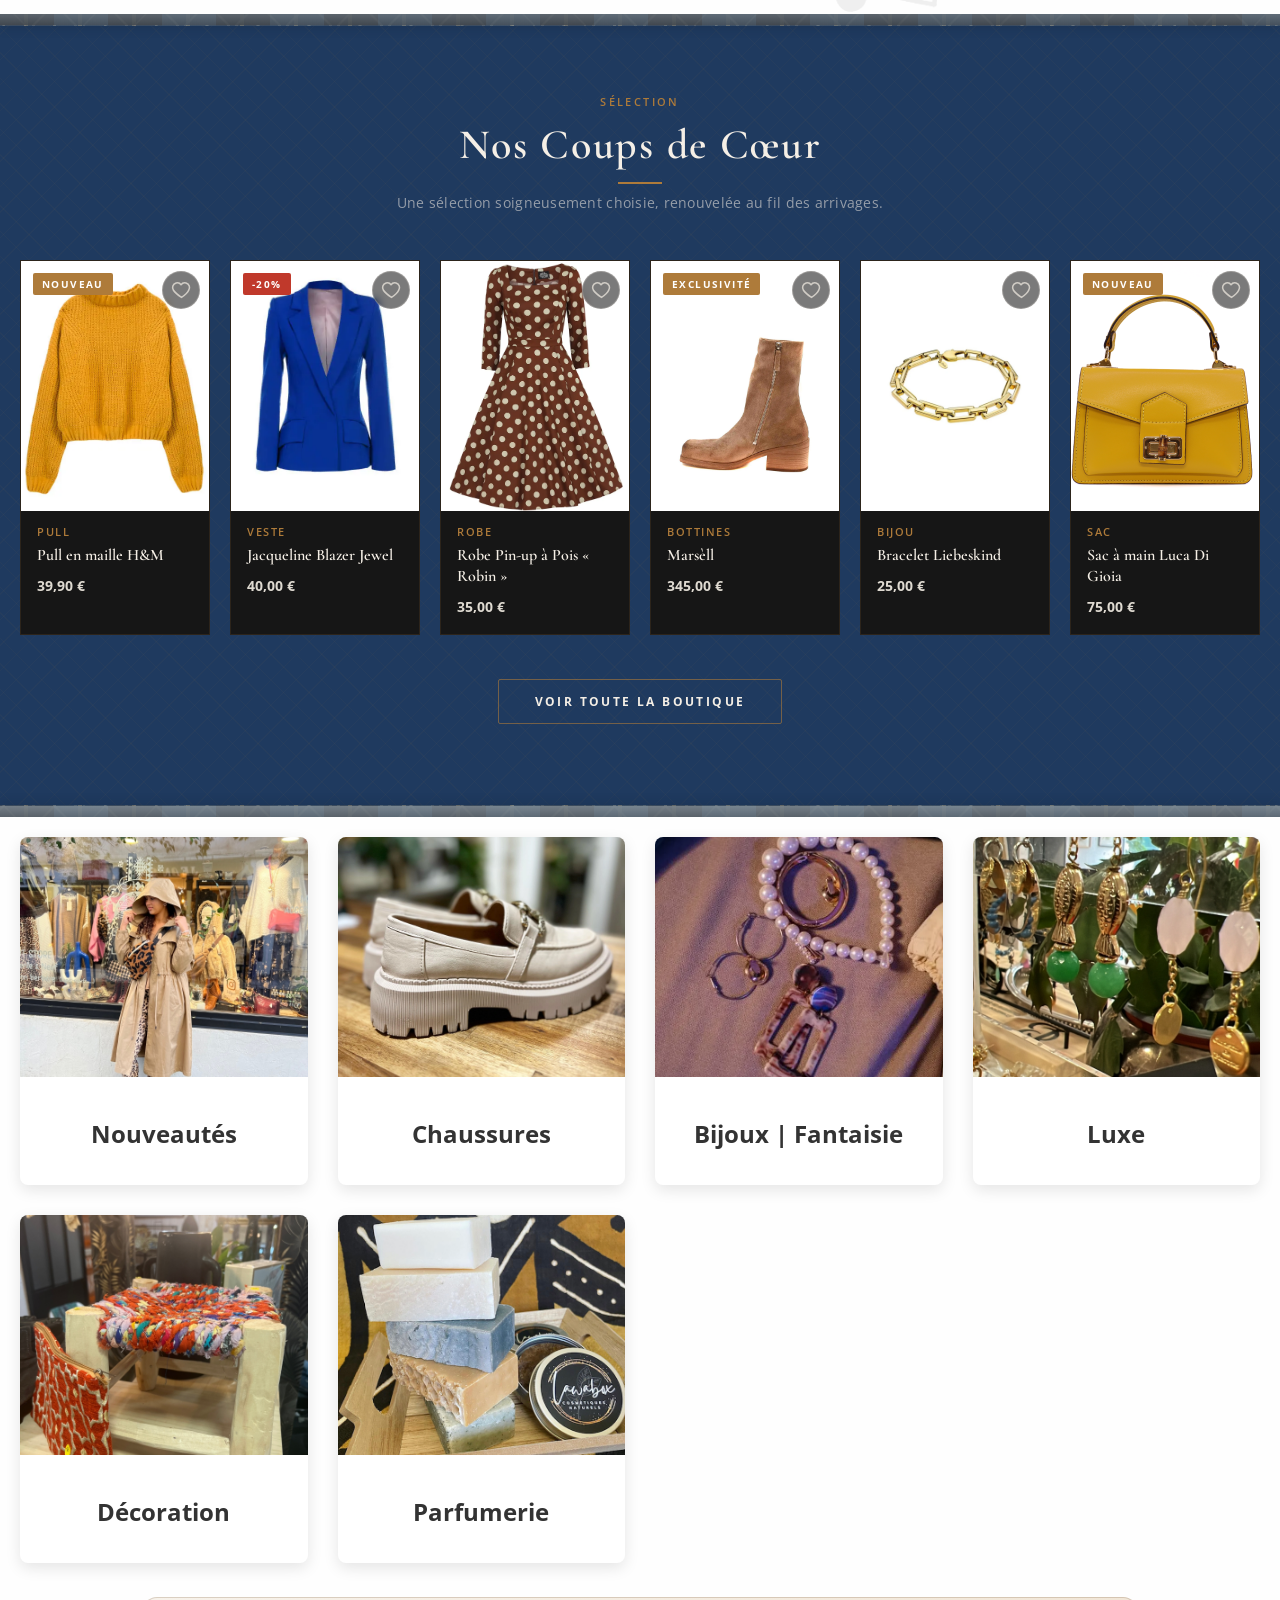
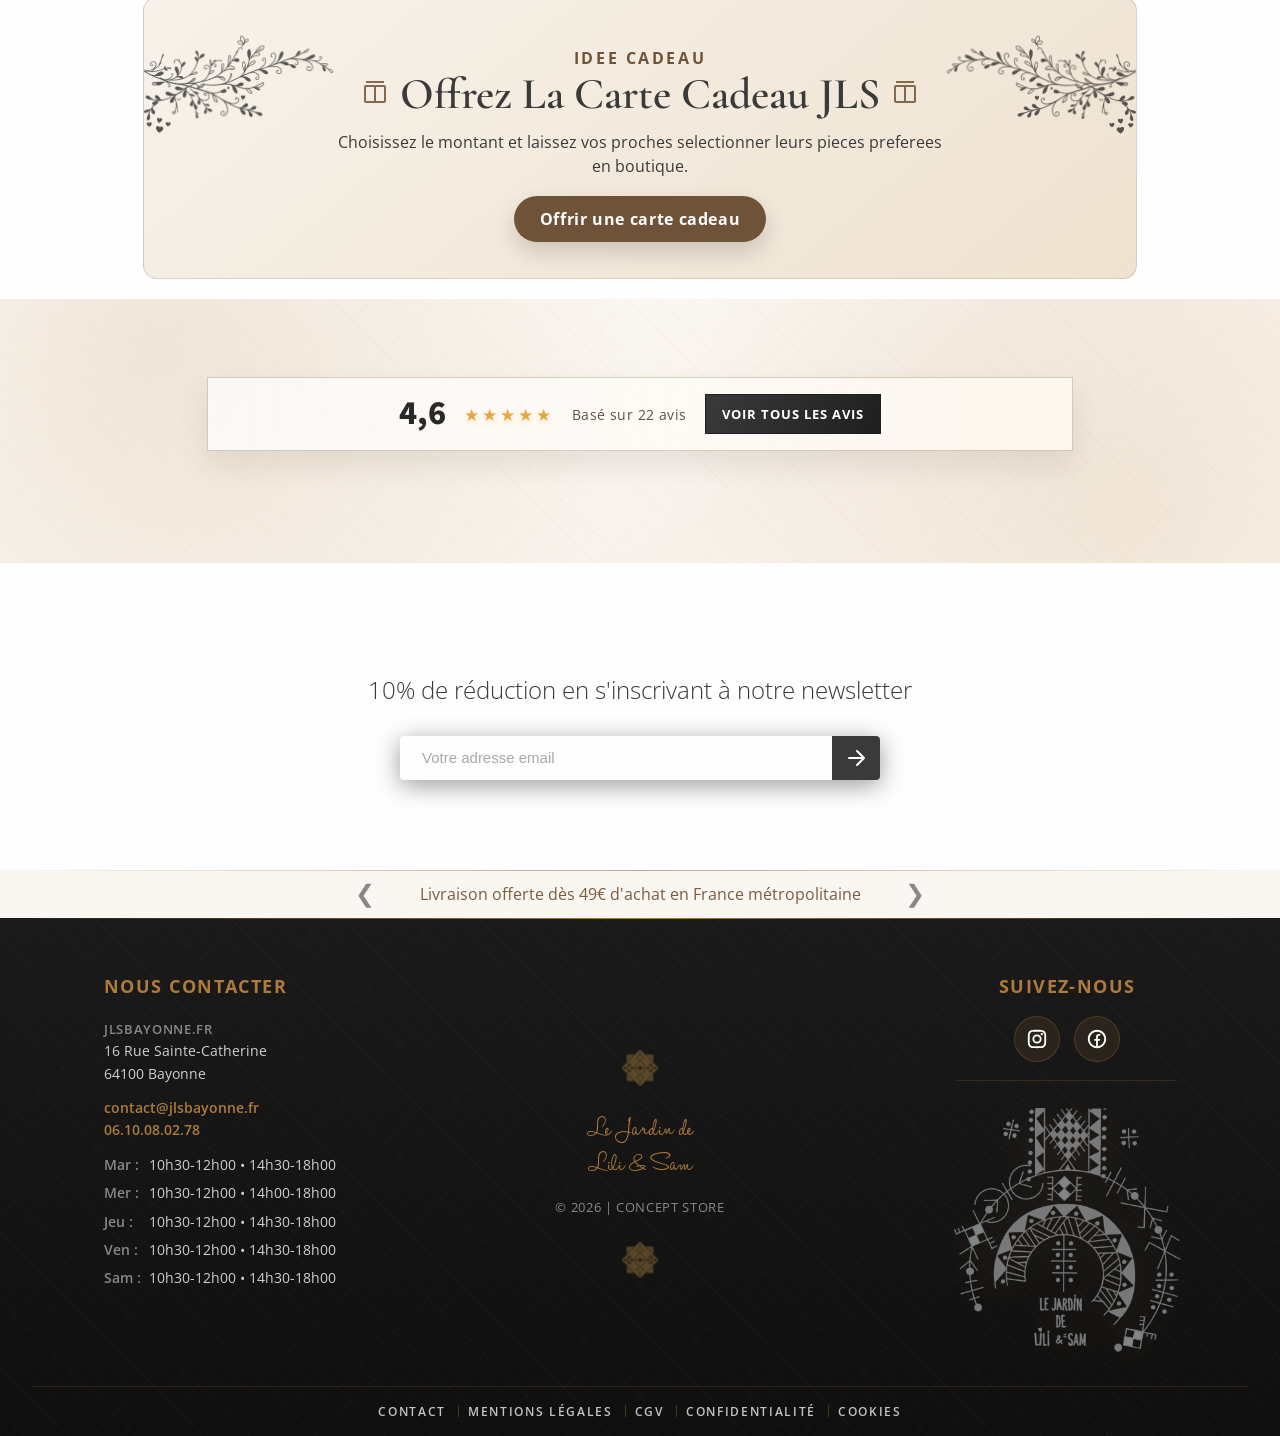
==== commit c86633e2: "Update" ====
--- a/index.html
+++ b/index.html
@@ -222,7 +222,7 @@
             <div class="carousel-slide">
                 <img src="img/slide3.webp" loading="lazy" alt="Bijoux et Fantaisie">
                 <div class="slide-content">
-                    <h2>Nouveautés boutique</h2>
+                    <h2>Nouveautés Boutique</h2>
                     <p>Découvrez nos dernières acquisitions et nouveautés sur notre site et dans notre boutique.</p>
                 </div>
             </div>
@@ -236,7 +236,7 @@
             <div class="carousel-slide">
                 <img src="img/slide5.webp" loading="lazy" alt="Vêtements et accessoires">
                 <div class="slide-content">
-                    <h2>Vêtements et accessoires</h2>
+                    <h2>Vêtements et Accessoires</h2>
                     <p>Découvrez notre sélection de vêtements et accessoires uniques dans notre boutique.</p>
                 </div>
             </div>
@@ -254,7 +254,6 @@
             <div class="carousel-flash"></div>
         </div>
     </section>
-
 
 
     <!-- PHILOSOPHIE -->
@@ -838,4 +837,4 @@
 
 </body>
 
-</html>
+</html>
--- a/style.css
+++ b/style.css
@@ -1,4 +1,10 @@
 /* ----------GLOBAL---------- */
+@media (max-width: 1024px) {
+    html {
+        overflow-x: hidden;
+    }
+}
+
 body {
     font-family: 'Open Sans', Arial, sans-serif;
     margin: 0;
@@ -857,10 +863,6 @@
     background-color: rgba(174, 123, 58, 0.08);
 }
 
-.burger:hover span {
-    background-color: #ae7b3a;
-}
-
 .burger:active {
     transform: scale(0.94);
 }
@@ -884,18 +886,30 @@
     padding: 10px 0;
 }
 
-/* burger actif => menu ouvert */
+/* burger actif => croix */
+.burger.active {
+    transform: rotate(0deg);
+}
+
+.burger.active span {
+    background-color: #AE7B3A;
+}
+
 .burger.active span:nth-child(1) {
     transform: translateY(9.5px) rotate(45deg);
 }
 
 .burger.active span:nth-child(2) {
     opacity: 0;
-    transform: scaleX(0.2);
+    transform: scaleX(0);
 }
 
 .burger.active span:nth-child(3) {
     transform: translateY(-9.5px) rotate(-45deg);
+}
+
+.burger:hover.active span {
+    background-color: #8f632f;
 }
 
 @media (prefers-reduced-motion: reduce) {
@@ -973,6 +987,9 @@
         height: 20px;
         margin-left: 2px;
     }
+
+    .burger.active span:nth-child(1) { transform: translateY(8.5px) rotate(45deg); }
+    .burger.active span:nth-child(3) { transform: translateY(-8.5px) rotate(-45deg); }
 
     .menu.mobile .submenu-container {
         width: 100%;
@@ -1086,6 +1103,9 @@
         width: 23px;
         height: 18px;
     }
+
+    .burger.active span:nth-child(1) { transform: translateY(7.5px) rotate(45deg); }
+    .burger.active span:nth-child(3) { transform: translateY(-7.5px) rotate(-45deg); }
 }
 
 @media (max-width: 480px) {
@@ -1126,6 +1146,9 @@
         width: 21px;
         height: 16px;
     }
+
+    .burger.active span:nth-child(1) { transform: translateY(6.5px) rotate(45deg); }
+    .burger.active span:nth-child(3) { transform: translateY(-6.5px) rotate(-45deg); }
 }
 
 /* ----------ICONS HEADER---------- */
@@ -1820,6 +1843,7 @@
     height: 100%;
     position: relative;
     transform: translateZ(0);
+    touch-action: pan-y;
 
 }
 
@@ -1828,7 +1852,6 @@
     width: 100%;
     height: 100%;
     backface-visibility: hidden;
-
     transform: translateZ(0);
     opacity: 0;
     transition: opacity 0.8s ease, box-shadow 0.5s ease;
@@ -1972,14 +1995,21 @@
 }
 
 .slide-content h2 {
-    font-family: "Cormorant Garamond", serif;
-    font-size: 74px;
+    font-family: AmaticSC-Bold, "Open Sans", Arial, sans-serif;
+    font-size: 140px;
     font-weight: 600;
-    letter-spacing: 1px;
     margin-bottom: 10px;
+    letter-spacing: -7px;
+    word-spacing: 20px; 
     text-shadow:
-        0 3px 10px rgba(0, 0, 0, 0.8),
-        0 0 20px rgba(0, 0, 0, 0.6);
+        -0.7px 0 currentColor,
+        -1.3px 0 currentColor;
+    color: #efefefd6;
+    filter:
+        drop-shadow(3.5px 0 0 rgb(16, 16, 16))
+        drop-shadow(0px 0 0 rgb(16, 16, 16))
+        drop-shadow(-2px 2px 0 rgb(16, 16, 16))
+        drop-shadow(0px -1px 0 rgb(16, 16, 16));
 }
 
 .slide-content p {
@@ -2038,6 +2068,77 @@
 .next:hover {
     background: #ae7c3a88;
     transform: translateY(-50%) scale(1.15);
+}
+
+@media (max-width: 1024px) {
+    .carousel {
+        height: 50vh;
+    }
+
+    .carousel-container {
+        overflow: hidden;
+    }
+
+    .carousel-slide {
+        opacity: 1;
+        will-change: transform;
+        transition: transform 0.55s cubic-bezier(0.22, 1, 0.36, 1);
+    }
+
+    .carousel-slide img {
+        transform: none;
+    }
+
+    .carousel-slide.active.zoom-in img,
+    .carousel-slide.active.zoom-out img {
+        animation: none;
+    }
+
+    .slide-content h2 {
+        font-size: clamp(100px, 5.1vw, 52px);
+        margin-bottom: 8px;
+        letter-spacing: -4px;
+        white-space: nowrap;
+        word-spacing: 10px; 
+    }
+
+    .slide-content p {
+        font-size: clamp(18px, 1.9vw, 18px);
+        max-width: 82vw;
+        line-height: 1.45;
+    }
+
+    .carousel-slide:first-child .slide-content-banner {
+        width: min(114vw, 920px);
+        max-width: none;
+    }
+}
+
+@media (max-width: 768px) {
+    .carousel {
+        height: 42vh;
+    }
+
+    .slide-content h2 {
+        font-size: clamp(26px, 8.2vw, 38px);
+        margin-bottom: 6px;
+    }
+
+    .slide-content p {
+        font-size: clamp(13px, 3.7vw, 16px);
+        max-width: 88vw;
+    }
+
+    .carousel-slide:first-child .slide-content-banner {
+        width: min(130vw, 400px);
+    }
+}
+
+@media (max-width: 1024px) {
+    .carousel .prev,
+    .carousel .next {
+        display: none;
+    }
 }
 
 /* DOTS */
@@ -2174,7 +2275,7 @@
     background-repeat: no-repeat;
     background-position: center top 10px;
     background-size: 100% auto;
-    opacity: 0.75;
+    opacity: 0.7;
     z-index: 0;
     pointer-events: none;
 }
@@ -2202,6 +2303,22 @@
     color: #000000;
     line-height: 1.6;
     margin-bottom: 15px;
+}
+
+@media (min-width: 769px) and (max-width: 1024px) {
+    .philosophie h2 {
+        font-size: 40px;
+        margin-top: -18px;
+        margin-bottom: 26px;
+    }
+
+    .philosophie p {
+        font-size: 16px;
+        line-height: 1.55;
+        max-width: 72ch;
+        margin-left: auto;
+        margin-right: auto;
+    }
 }
 
 /* ----------CAROUSEL PHILOSOPHIE SIDE IMAGES---------- */
@@ -4502,7 +4619,7 @@
     }
 }
 
-@media (max-height: 1080px) {
+@media (min-width: 1025px) and (max-height: 1080px) {
     .carousel {
         height: 60vh;
     }
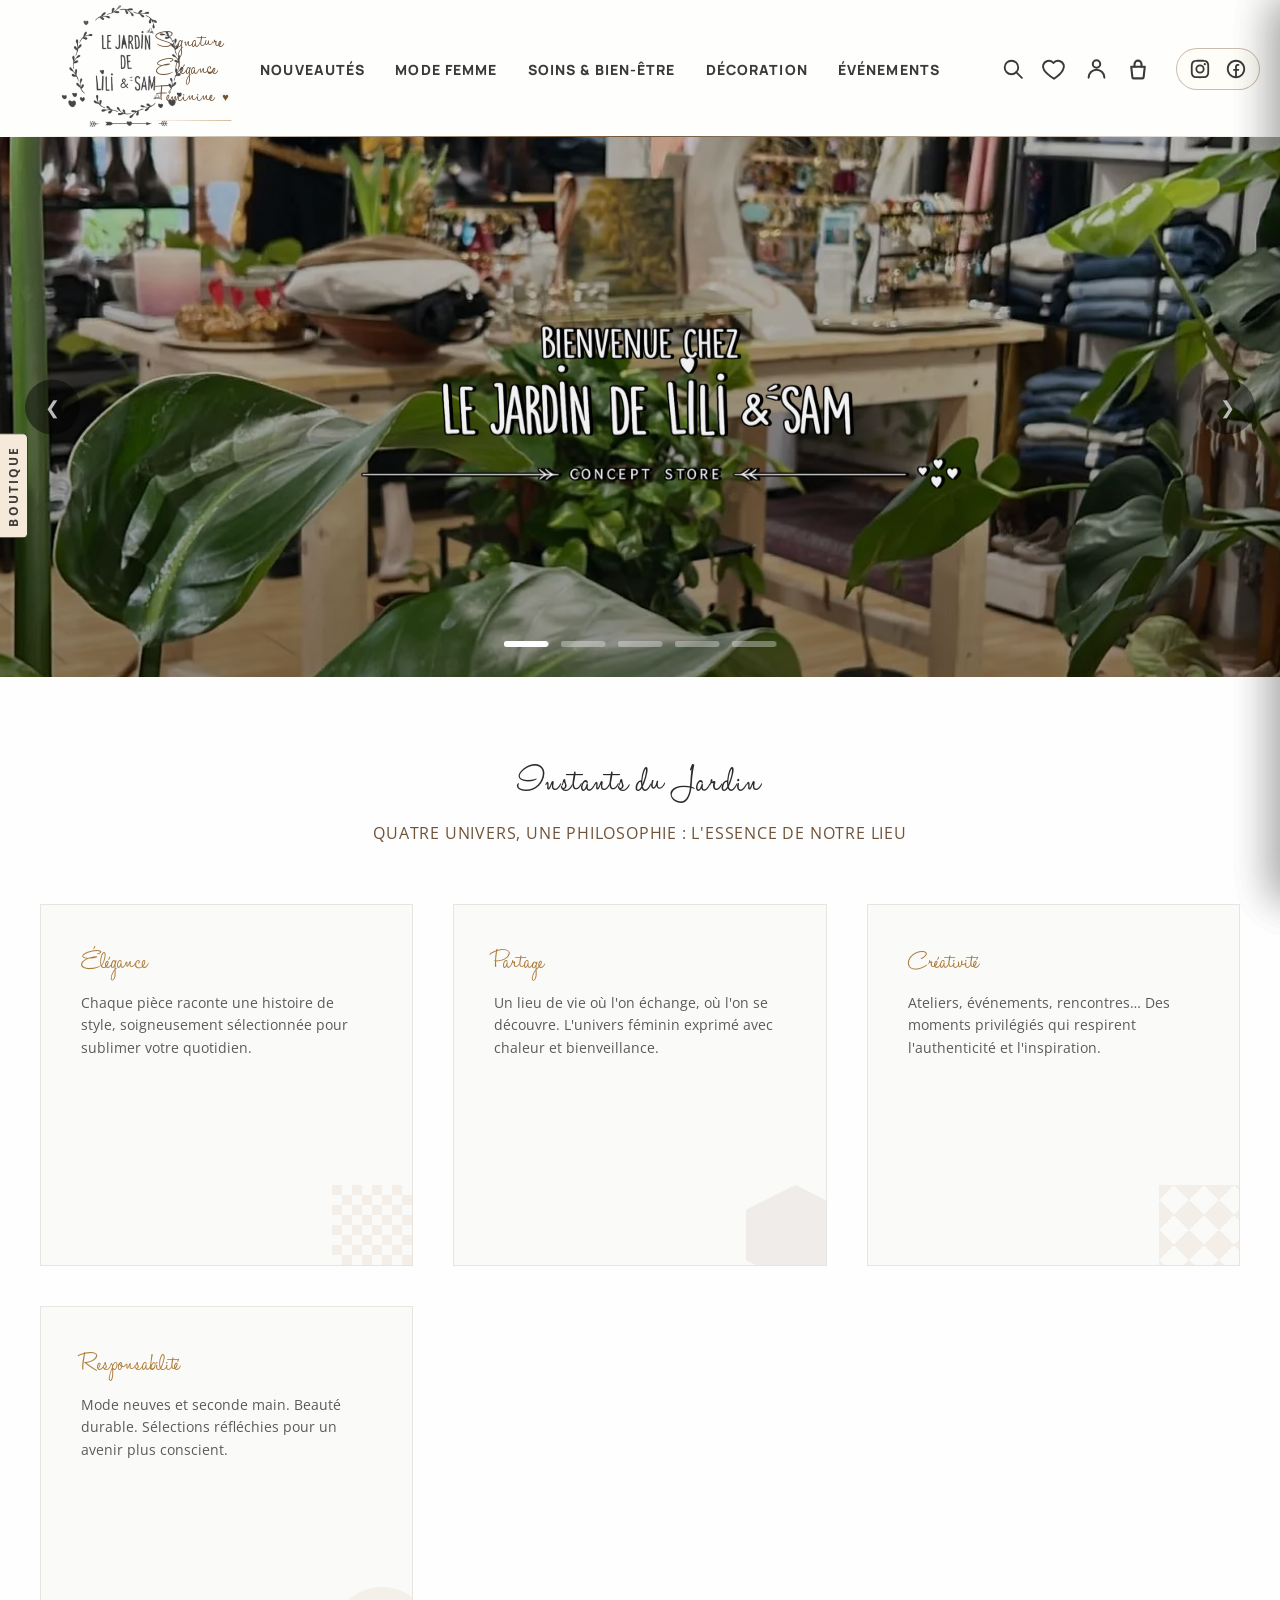
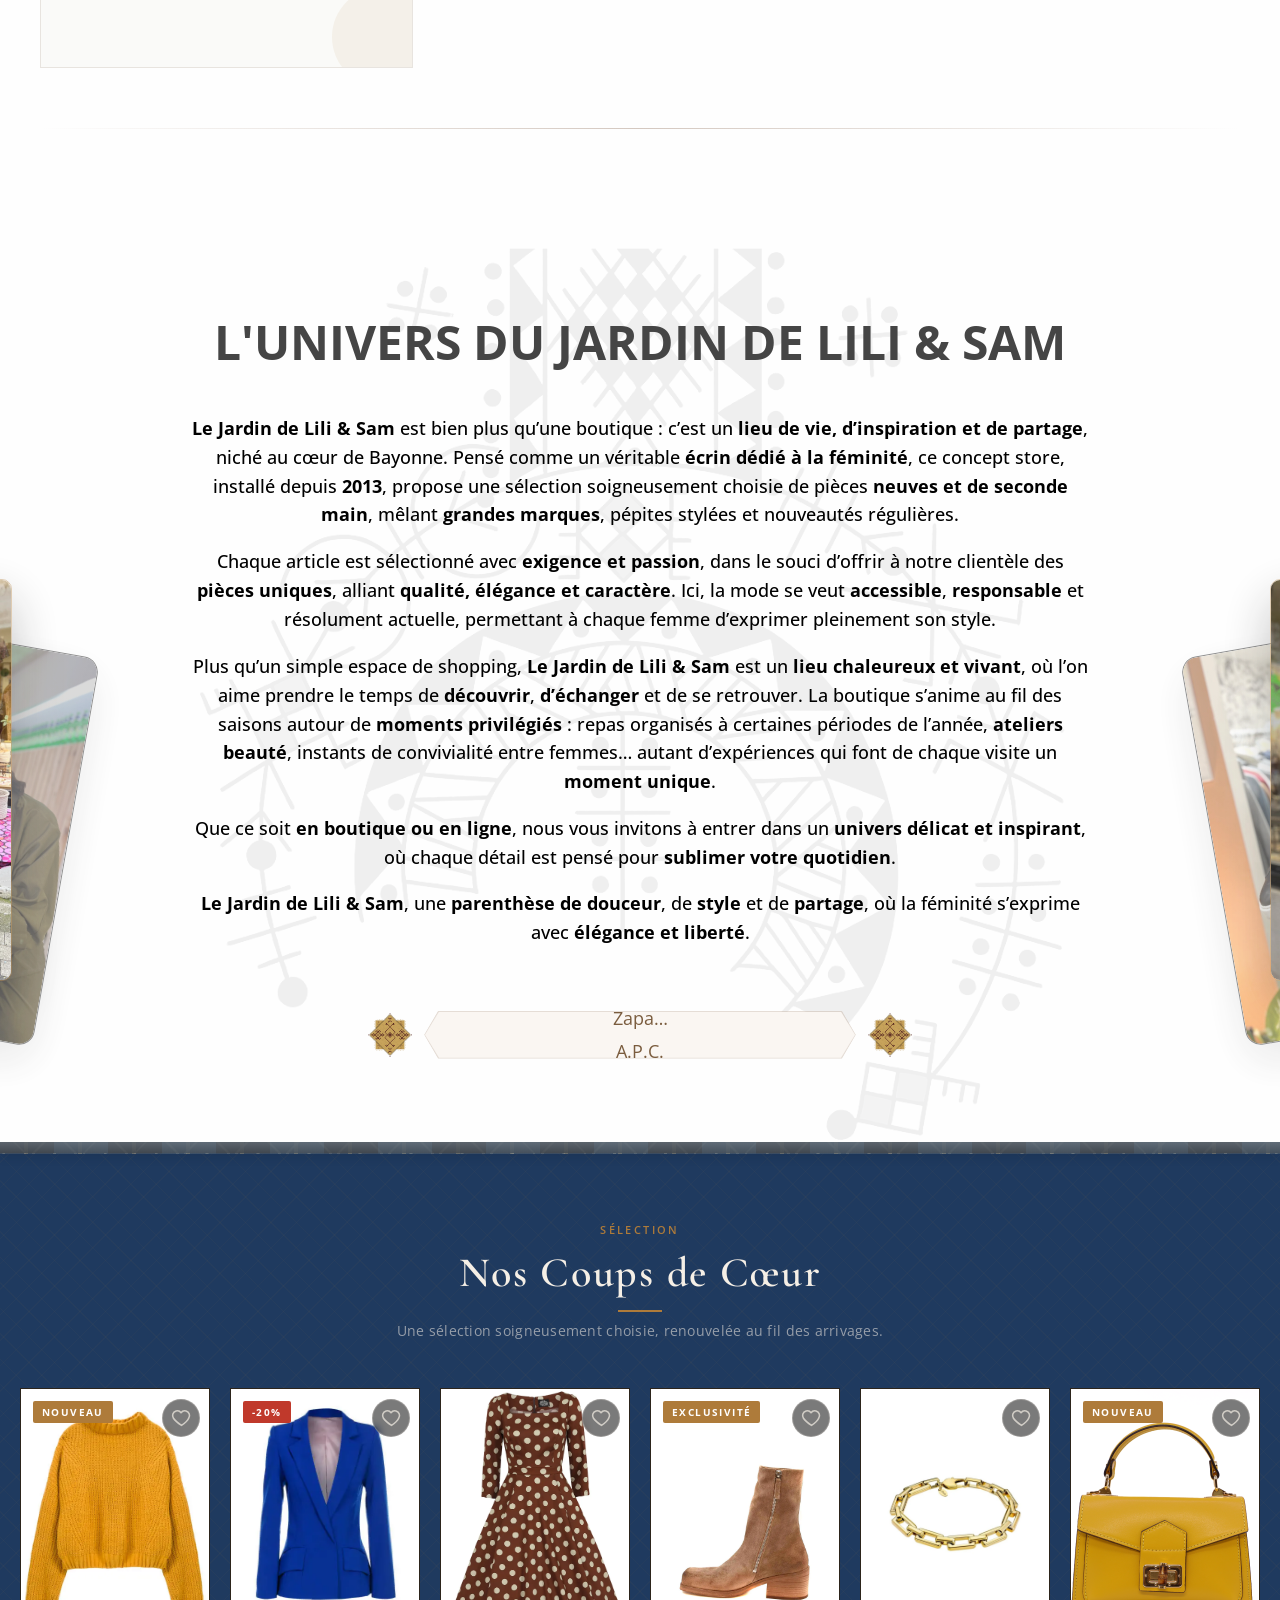
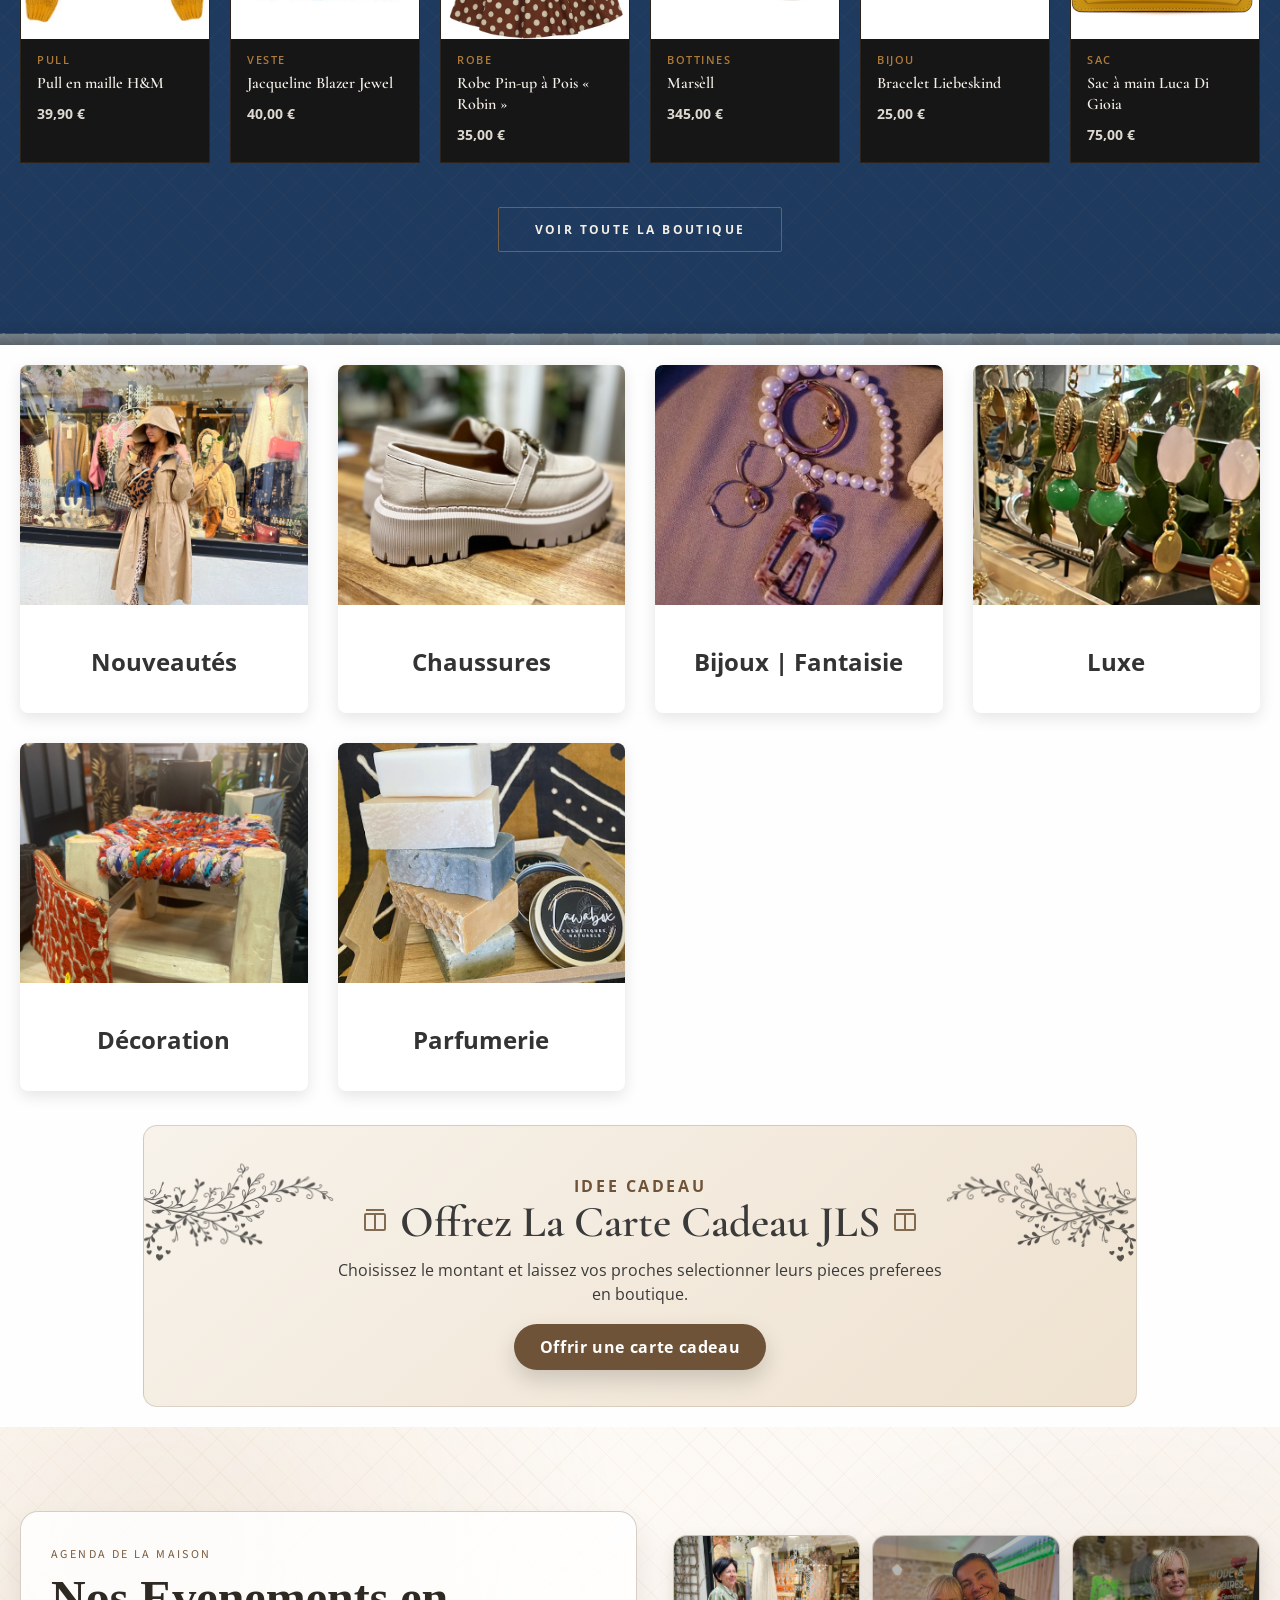
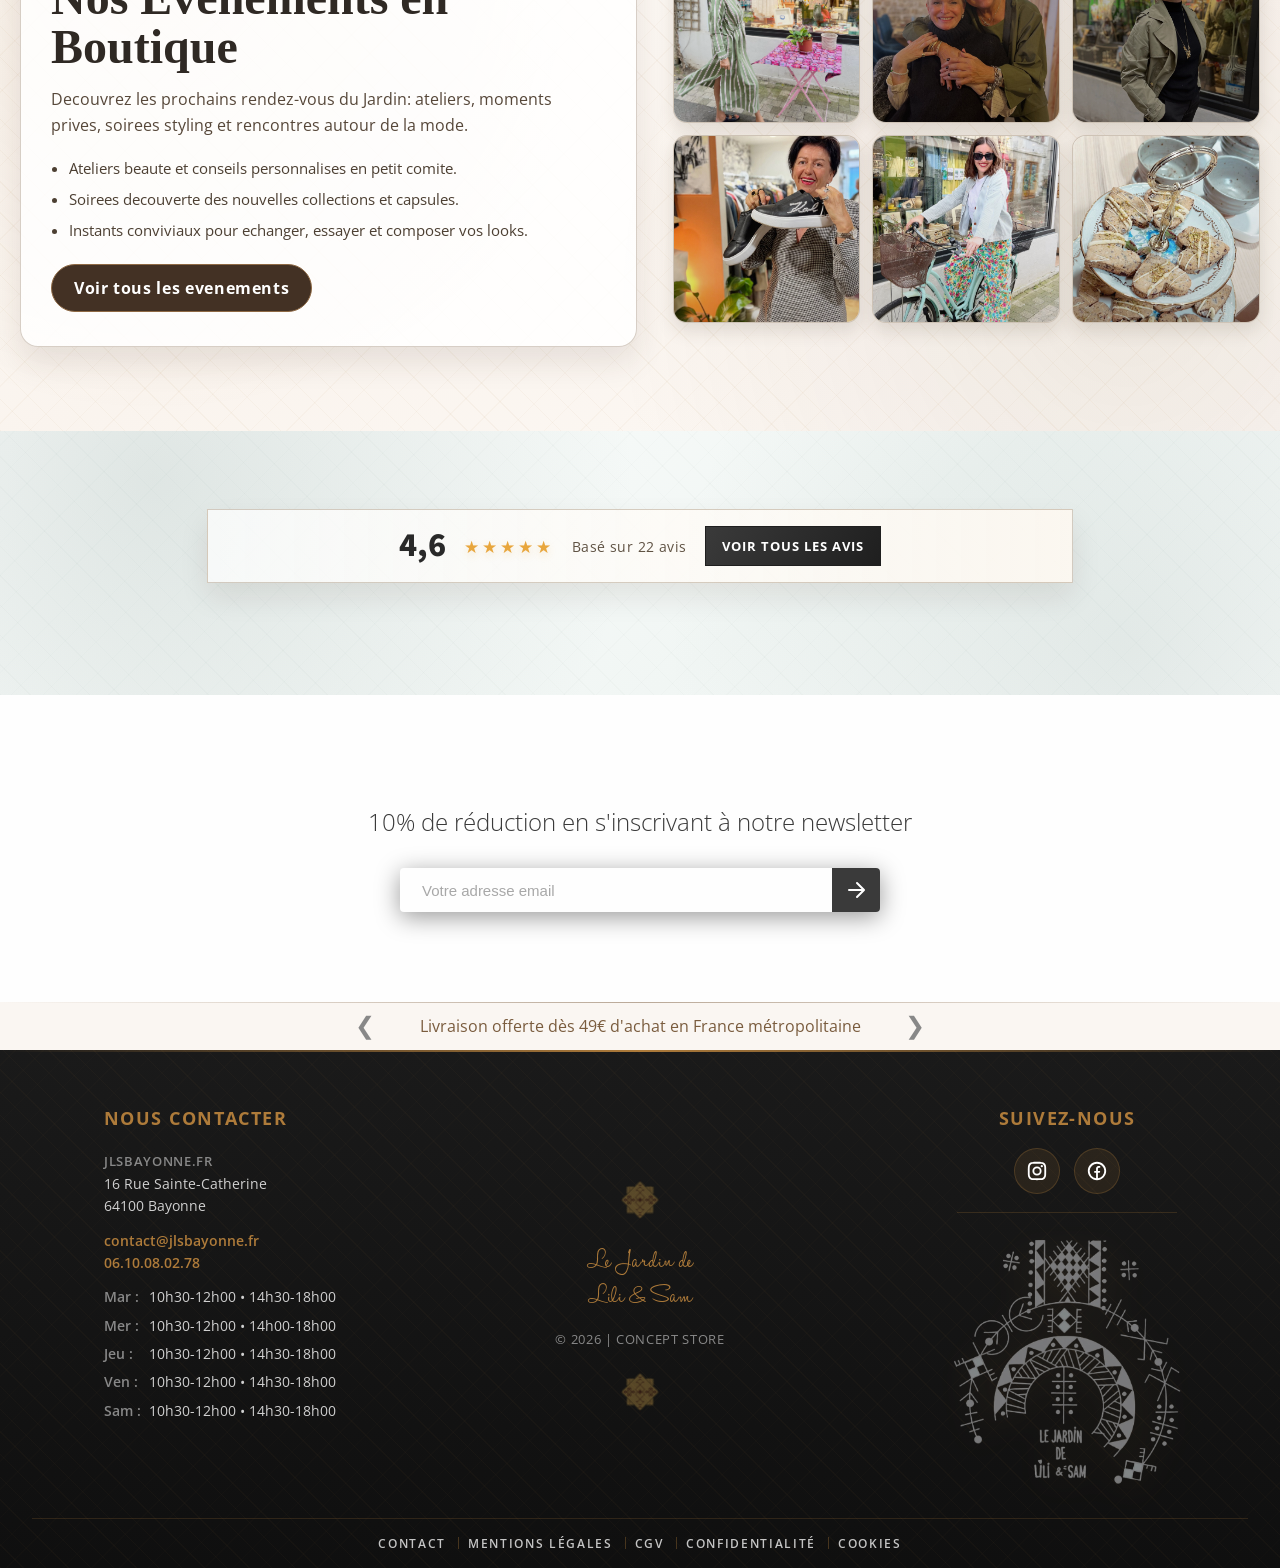
==== commit 5bf504d4: "Update" ====
--- a/index.html
+++ b/index.html
@@ -255,6 +255,51 @@
         </div>
     </section>
 
+    <!-- INSTANTS DU JARDIN -->
+    <section class="instants-jardin" aria-labelledby="instants-title">
+        <div class="instants-container">
+            <div class="instants-header">
+                <h2 id="instants-title" class="instants-title">Instants du Jardin</h2>
+                <p class="instants-subtitle">Quatre univers, une philosophie : l'essence de notre lieu</p>
+            </div>
+
+            <div class="instants-grid">
+                <div class="instant-card instant-card-1">
+                    <div class="instant-content">
+                        <h3>Élégance</h3>
+                        <p>Chaque pièce raconte une histoire de style, soigneusement sélectionnée pour sublimer votre quotidien.</p>
+                    </div>
+                    <div class="instant-decoration" aria-hidden="true"></div>
+                </div>
+
+                <div class="instant-card instant-card-2">
+                    <div class="instant-content">
+                        <h3>Partage</h3>
+                        <p>Un lieu de vie où l'on échange, où l'on se découvre. L'univers féminin exprimé avec chaleur et bienveillance.</p>
+                    </div>
+                    <div class="instant-decoration" aria-hidden="true"></div>
+                </div>
+
+                <div class="instant-card instant-card-3">
+                    <div class="instant-content">
+                        <h3>Créativité</h3>
+                        <p>Ateliers, événements, rencontres… Des moments privilégiés qui respirent l'authenticité et l'inspiration.</p>
+                    </div>
+                    <div class="instant-decoration" aria-hidden="true"></div>
+                </div>
+
+                <div class="instant-card instant-card-4">
+                    <div class="instant-content">
+                        <h3>Responsabilité</h3>
+                        <p>Mode neuves et seconde main. Beauté durable. Sélections réfléchies pour un avenir plus conscient.</p>
+                    </div>
+                    <div class="instant-decoration" aria-hidden="true"></div>
+                </div>
+            </div>
+
+            <div class="instants-divider" aria-hidden="true"></div>
+        </div>
+    </section>
 
     <!-- PHILOSOPHIE -->
     <section class="philosophie">
@@ -573,6 +618,44 @@
         </div>
     </section>
 
+    <!-- EVENEMENTS -->
+    <section class="shopping-express" aria-labelledby="shopping-express-title">
+        <div class="shopping-express-container">
+            <div class="shopping-express-copy">
+                <p class="shopping-express-kicker">Agenda de la maison</p>
+                <h2 id="shopping-express-title">Nos Evenements en Boutique</h2>
+                <p class="shopping-express-intro">Decouvrez les prochains rendez-vous du Jardin: ateliers, moments prives, soirees styling et rencontres autour de la mode.</p>
+                <ul class="shopping-express-points">
+                    <li>Ateliers beaute et conseils personnalises en petit comite.</li>
+                    <li>Soirees decouverte des nouvelles collections et capsules.</li>
+                    <li>Instants conviviaux pour echanger, essayer et composer vos looks.</li>
+                </ul>
+                <a href="evenements.html" class="shopping-express-cta">Voir tous les evenements</a>
+            </div>
+
+            <div class="shopping-express-gallery" aria-label="Miniatures evenements boutique">
+                <a class="shopping-thumb" href="evenements.html">
+                    <img src="img/shooting/shoot1.jpg" alt="Miniature evenement styling en boutique" loading="lazy">
+                </a>
+                <a class="shopping-thumb" href="evenements.html">
+                    <img src="img/shooting/shoot2.jpg" alt="Miniature atelier beaute" loading="lazy">
+                </a>
+                <a class="shopping-thumb" href="evenements.html">
+                    <img src="img/shooting/shoot3.jpg" alt="Miniature soiree collection" loading="lazy">
+                </a>
+                <a class="shopping-thumb" href="evenements.html">
+                    <img src="img/shooting/shoot4.jpg" alt="Miniature rendez-vous conseil style" loading="lazy">
+                </a>
+                <a class="shopping-thumb" href="evenements.html">
+                    <img src="img/shooting/shoot5.jpg" alt="Miniature moment convivial en boutique" loading="lazy">
+                </a>
+                <a class="shopping-thumb" href="evenements.html">
+                    <img src="img/shooting/shoot6.jpg" alt="Miniature atelier mode et accessoires" loading="lazy">
+                </a>
+            </div>
+        </div>
+    </section>
+
     <!-- AVIS GOOGLE -->
     <section class="google-reviews" aria-label="Avis Google">
         <div class="google-reviews-container">
--- a/style.css
+++ b/style.css
@@ -2022,6 +2022,13 @@
     text-shadow: 0 3px 10px rgba(0, 0, 0, 0.8);
 }
 
+.slide-content,
+.slide-content h2,
+.slide-content p {
+    user-select: text;
+    -webkit-user-select: text;
+}
+
 .slide-content-banner {
     display: block;
     width: min(92vw, 860px);
@@ -2120,7 +2127,7 @@
     }
 
     .slide-content h2 {
-        font-size: clamp(26px, 8.2vw, 38px);
+        font-size: 60px;
         margin-bottom: 6px;
     }
 
@@ -2201,6 +2208,203 @@
 
 }
 
+/* ----------INSTANTS DU JARDIN---------- */
+
+.instants-jardin {
+    padding: 80px 0;
+    background: #FEFEFE;
+    position: relative;
+}
+
+.instants-container {
+    max-width: 1400px;
+    margin: auto;
+    padding: 0 40px;
+}
+
+.instants-header {
+    text-align: center;
+    margin-bottom: 60px;
+}
+
+.instants-title {
+    font-family: 'Halo Handletter', cursive;
+    font-size: 42px;
+    color: #2a2a2a;
+    margin: 0 0 12px 0;
+    font-weight: 400;
+    letter-spacing: 0.02em;
+}
+
+.instants-subtitle {
+    font-family: 'Open Sans', Arial, sans-serif;
+    font-size: 16px;
+    color: #6f5338;
+    margin: 0;
+    font-weight: 400;
+    letter-spacing: 0.05em;
+    text-transform: uppercase;
+}
+
+.instants-grid {
+    display: grid;
+    grid-template-columns: repeat(auto-fit, minmax(280px, 1fr));
+    gap: 40px;
+    margin-bottom: 60px;
+}
+
+.instant-card {
+    position: relative;
+    padding: 40px;
+    background: #fafaf8;
+    border: 1px solid #e8e4df;
+    height: 280px;
+    display: flex;
+    flex-direction: column;
+    justify-content: space-between;
+    overflow: hidden;
+    transition: all 0.4s cubic-bezier(0.22, 1, 0.36, 1);
+}
+
+.instant-card:hover {
+    background: #f5f0eb;
+    border-color: #ae7c3a;
+    transform: translateY(-4px);
+}
+
+.instant-card h3 {
+    font-family: 'Halo Handletter', cursive;
+    font-size: 28px;
+    color: #ae7c3a;
+    margin: 0 0 12px 0;
+    font-weight: 400;
+}
+
+.instant-card p {
+    font-family: 'Open Sans', Arial, sans-serif;
+    font-size: 14px;
+    color: #5a5a5a;
+    margin: 0;
+    line-height: 1.6;
+}
+
+.instant-decoration {
+    position: absolute;
+    bottom: -20px;
+    right: -20px;
+    width: 100px;
+    height: 100px;
+    opacity: 0.08;
+    pointer-events: none;
+}
+
+.instant-card-1 .instant-decoration {
+    background: linear-gradient(135deg, #ae7c3a 25%, transparent 25%, transparent 75%, #ae7c3a 75%, #ae7c3a),
+                linear-gradient(135deg, #ae7c3a 25%, transparent 25%, transparent 75%, #ae7c3a 75%, #ae7c3a);
+    background-size: 20px 20px;
+    background-position: 0 0, 10px 10px;
+}
+
+.instant-card-2 .instant-decoration {
+    clip-path: polygon(50% 0%, 100% 25%, 100% 75%, 50% 100%, 0% 75%, 0% 25%);
+    background: #6f5338;
+}
+
+.instant-card-3 .instant-decoration {
+    clip-path: polygon(0% 0%, 100% 0%, 100% 100%, 0% 100%);
+    background: linear-gradient(45deg, #ae7c3a 25%, transparent 25%, transparent 75%, #ae7c3a 75%, #ae7c3a),
+                linear-gradient(-45deg, #ae7c3a 25%, transparent 25%, transparent 75%, #ae7c3a 75%, #ae7c3a);
+    background-size: 30px 30px;
+}
+
+.instant-card-4 .instant-decoration {
+    border-radius: 50%;
+    background: #ae7c3a;
+}
+
+.instants-divider {
+    height: 1px;
+    background: linear-gradient(to right, transparent, #d4c8c0, transparent);
+    margin: 40px 0;
+}
+
+/* Animation au scroll */
+@media (prefers-reduced-motion: no-preference) {
+    .instant-card {
+        animation: fadeInUp 0.6s ease forwards;
+        opacity: 0;
+    }
+
+    .instant-card:nth-child(1) { animation-delay: 0.1s; }
+    .instant-card:nth-child(2) { animation-delay: 0.2s; }
+    .instant-card:nth-child(3) { animation-delay: 0.3s; }
+    .instant-card:nth-child(4) { animation-delay: 0.4s; }
+}
+
+@keyframes fadeInUp {
+    from {
+        opacity: 0;
+        transform: translateY(20px);
+    }
+    to {
+        opacity: 1;
+        transform: translateY(0);
+    }
+}
+
+/* Responsive */
+@media (max-width: 1024px) {
+    .instants-jardin {
+        padding: 60px 0;
+    }
+
+    .instants-grid {
+        grid-template-columns: repeat(2, 1fr);
+        gap: 30px;
+    }
+
+    .instant-card {
+        height: 240px;
+        padding: 30px;
+    }
+
+    .instants-title {
+        font-size: 36px;
+    }
+}
+
+@media (max-width: 640px) {
+    .instants-jardin {
+        padding: 40px 0;
+    }
+
+    .instants-container {
+        padding: 0 20px;
+    }
+
+    .instants-grid {
+        grid-template-columns: 1fr;
+        gap: 24px;
+    }
+
+    .instants-header {
+        margin-bottom: 40px;
+    }
+
+    .instants-title {
+        font-size: 28px;
+    }
+
+    .instants-subtitle {
+        font-size: 13px;
+    }
+
+    .instant-card {
+        height: auto;
+        min-height: 200px;
+    }
+}
+
 /* ----------PHILOSOPHIE---------- */
 
 .gift-card-content .baner-deco {
@@ -2242,6 +2446,7 @@
 }
 
 .philosophie {
+    --philosophie-bg-opacity: 0.7;
     background: #FEFEFE;
     padding: 88px 20px 19px;
     text-align: center;
@@ -2275,9 +2480,18 @@
     background-repeat: no-repeat;
     background-position: center top 10px;
     background-size: 100% auto;
-    opacity: 0.7;
+    opacity: 0;
     z-index: 0;
     pointer-events: none;
+    transform: translateY(16px) scale(1.035);
+    transform-origin: center top;
+    will-change: transform, opacity;
+    transition: opacity 1s ease, transform 1.1s cubic-bezier(0.22, 1, 0.36, 1);
+}
+
+body.philosophie-entered .philosophie::after {
+    opacity: var(--philosophie-bg-opacity);
+    transform: translateY(0) scale(1);
 }
 
 .philosophie-container {
@@ -2288,12 +2502,18 @@
 }
 
 .philosophie h2 {
-    font-family: AmaticSC-Bold, "Open Sans", Arial, sans-serif;
-    font-size: 87px;
+    font-family: "Open Sans", sans-serif;
+    font-size: 48px;
     font-weight: 700;
     margin-top: -28px;
     margin-bottom: 40px;
     color: #454545;
+    opacity: 0;
+    transform: translateX(-26px);
+    clip-path: inset(0 100% 0 0);
+    filter: blur(3px);
+    will-change: transform, opacity, clip-path, filter;
+    transition: opacity 0.75s ease, transform 0.75s cubic-bezier(0.22, 1, 0.36, 1), clip-path 0.75s cubic-bezier(0.22, 1, 0.36, 1), filter 0.75s ease;
 }
 
 .philosophie p {
@@ -2303,6 +2523,84 @@
     color: #000000;
     line-height: 1.6;
     margin-bottom: 15px;
+    opacity: 0;
+    transform: translateY(24px);
+    clip-path: inset(0 0 100% 0);
+    filter: blur(2px);
+    will-change: transform, opacity, clip-path, filter;
+    transition: opacity 0.65s ease, transform 0.65s cubic-bezier(0.22, 1, 0.36, 1), clip-path 0.65s cubic-bezier(0.22, 1, 0.36, 1), filter 0.65s ease;
+}
+
+body.philosophie-entered .philosophie h2 {
+    opacity: 1;
+    transform: translateX(0);
+    clip-path: inset(0 0 0 0);
+    filter: blur(0);
+    transition-delay: 0.08s;
+}
+
+body.philosophie-entered .philosophie p {
+    opacity: 1;
+    transform: translateY(0);
+    clip-path: inset(0 0 0 0);
+    filter: blur(0);
+}
+
+@supports not (clip-path: inset(0 0 100% 0)) {
+    .philosophie h2,
+    .philosophie p {
+        clip-path: none;
+        filter: none;
+        will-change: transform, opacity;
+    }
+
+    body.philosophie-entered .philosophie h2,
+    body.philosophie-entered .philosophie p {
+        clip-path: none;
+        filter: none;
+    }
+}
+
+body.philosophie-entered .philosophie p:nth-of-type(1) {
+    transition-delay: 0.2s;
+}
+
+body.philosophie-entered .philosophie p:nth-of-type(2) {
+    transition-delay: 0.33s;
+}
+
+body.philosophie-entered .philosophie p:nth-of-type(3) {
+    transition-delay: 0.46s;
+}
+
+body.philosophie-entered .philosophie p:nth-of-type(4) {
+    transition-delay: 0.59s;
+}
+
+body.philosophie-entered .philosophie p:nth-of-type(5) {
+    transition-delay: 0.72s;
+}
+
+@media (prefers-reduced-motion: reduce) {
+    .philosophie::after,
+    body.philosophie-entered .philosophie::after {
+        opacity: var(--philosophie-bg-opacity);
+        transform: none;
+        will-change: auto;
+        transition: none;
+    }
+
+    .philosophie h2,
+    .philosophie p,
+    body.philosophie-entered .philosophie h2,
+    body.philosophie-entered .philosophie p {
+        opacity: 1;
+        transform: none;
+        clip-path: none;
+        filter: none;
+        will-change: auto;
+        transition: none;
+    }
 }
 
 @media (min-width: 769px) and (max-width: 1024px) {
@@ -2581,11 +2879,6 @@
     .brands-carousel-shell::after {
         display: none;
     }
-}
-
-body.brands-modal-open {
-    overflow: hidden;
-    padding-right: var(--scrollbar-width, 0px);
 }
 
 .brands-modal-overlay {
@@ -3693,17 +3986,203 @@
 }
 
 /* ----------GOOGLE REVIEWS---------- */
+.shopping-express {
+    --sx-accent: #ae7b3a;
+    --sx-ink: #2f2924;
+    --sx-soft: #f8f3ec;
+    --sx-line: rgba(111, 83, 56, 0.28);
+    position: relative;
+    padding: 84px 20px;
+    background:
+        radial-gradient(circle at 12% 20%, rgba(174, 123, 58, 0.13), transparent 38%),
+        radial-gradient(circle at 88% 78%, rgba(122, 92, 62, 0.1), transparent 42%),
+        linear-gradient(160deg, #fffdfa, #faf4ee 58%, #fdf9f5);
+}
+
+.shopping-express::before {
+    content: "";
+    position: absolute;
+    inset: 0;
+    pointer-events: none;
+    background-image:
+        repeating-linear-gradient(45deg, rgba(174, 123, 58, 0.05) 0 1px, transparent 1px 22px),
+        repeating-linear-gradient(-45deg, rgba(174, 123, 58, 0.04) 0 1px, transparent 1px 26px);
+}
+
+.shopping-express-container {
+    position: relative;
+    z-index: 1;
+    max-width: 1320px;
+    margin: 0 auto;
+    display: grid;
+    grid-template-columns: minmax(320px, 1.05fr) minmax(320px, 1fr);
+    gap: 36px;
+    align-items: center;
+}
+
+.shopping-express-copy {
+    background: rgba(255, 255, 255, 0.84);
+    border: 1px solid var(--sx-line);
+    border-radius: 18px;
+    box-shadow: 0 16px 30px rgba(59, 43, 27, 0.1);
+    padding: 34px 30px;
+}
+
+.shopping-express-kicker {
+    margin: 0 0 10px;
+    font-family: 'Source Sans 3', sans-serif;
+    font-size: 12px;
+    letter-spacing: 0.2em;
+    text-transform: uppercase;
+    color: #7b5d40;
+}
+
+.shopping-express-copy h2 {
+    margin: 0;
+    color: var(--sx-ink);
+    font-family: 'Bodoni Moda', serif;
+    font-size: clamp(32px, 5vw, 48px);
+    line-height: 1.03;
+}
+
+.shopping-express-intro {
+    margin: 14px 0 18px;
+    color: #564739;
+    font-size: 16px;
+    line-height: 1.65;
+}
+
+.shopping-express-points {
+    margin: 0;
+    padding-left: 18px;
+    color: #4c3f32;
+    display: grid;
+    gap: 8px;
+    font-size: 15px;
+    line-height: 1.55;
+}
+
+.shopping-express-cta {
+    display: inline-flex;
+    margin-top: 22px;
+    align-items: center;
+    justify-content: center;
+    min-height: 46px;
+    padding: 0 22px;
+    border-radius: 999px;
+    border: 1px solid #8f6a45;
+    background: #433124;
+    color: #fff;
+    text-decoration: none;
+    font-weight: 700;
+    letter-spacing: 0.04em;
+    transition: transform 0.22s ease, box-shadow 0.22s ease, background 0.22s ease;
+}
+
+.shopping-express-cta:hover {
+    transform: translateY(-2px);
+    background: #5a4130;
+    box-shadow: 0 10px 18px rgba(61, 42, 25, 0.22);
+}
+
+.shopping-express-gallery {
+    display: grid;
+    grid-template-columns: repeat(3, minmax(0, 1fr));
+    gap: 12px;
+}
+
+.shopping-thumb {
+    display: block;
+    position: relative;
+    border-radius: 14px;
+    overflow: hidden;
+    border: 1px solid rgba(111, 83, 56, 0.3);
+    background: var(--sx-soft);
+    aspect-ratio: 1 / 1;
+    box-shadow: 0 8px 18px rgba(61, 43, 27, 0.13);
+    transition: transform 0.24s ease, box-shadow 0.24s ease, border-color 0.24s ease;
+}
+
+.shopping-thumb::after {
+    content: "";
+    position: absolute;
+    inset: 0;
+    background: linear-gradient(to top, rgba(26, 18, 11, 0.28), rgba(26, 18, 11, 0));
+    opacity: 0.7;
+    transition: opacity 0.24s ease;
+}
+
+.shopping-thumb img {
+    width: 100%;
+    height: 100%;
+    object-fit: cover;
+    display: block;
+    transform: scale(1.01);
+    transition: transform 0.28s ease;
+}
+
+.shopping-thumb:hover {
+    transform: translateY(-4px);
+    border-color: rgba(174, 123, 58, 0.72);
+    box-shadow: 0 12px 22px rgba(61, 43, 27, 0.2);
+}
+
+.shopping-thumb:hover img {
+    transform: scale(1.06);
+}
+
+.shopping-thumb:hover::after {
+    opacity: 0.3;
+}
+
+@media (max-width: 1024px) {
+    .shopping-express {
+        padding: 68px 16px;
+    }
+
+    .shopping-express-container {
+        grid-template-columns: 1fr;
+        gap: 22px;
+    }
+
+    .shopping-express-copy {
+        padding: 28px 22px;
+    }
+}
+
+@media (max-width: 640px) {
+    .shopping-express {
+        padding: 54px 14px;
+    }
+
+    .shopping-express-copy h2 {
+        font-size: clamp(30px, 9vw, 40px);
+    }
+
+    .shopping-express-intro {
+        font-size: 15px;
+    }
+
+    .shopping-express-points {
+        font-size: 14px;
+    }
+
+    .shopping-express-gallery {
+        grid-template-columns: repeat(2, minmax(0, 1fr));
+    }
+}
+
 .google-reviews {
-    --gr-accent: #ae7b3a;
-    --gr-text: #3a3a3a;
-    --gr-soft: #f7f1ea;
-    --gr-line: rgba(122, 92, 62, 0.28);
+    --gr-accent: #5f7b73;
+    --gr-text: #2d3a38;
+    --gr-soft: #eef4f2;
+    --gr-line: rgba(64, 96, 88, 0.28);
     position: relative;
     padding: 78px 20px;
     background:
-        radial-gradient(circle at 12% 18%, rgba(174, 123, 58, 0.16), transparent 42%),
-        radial-gradient(circle at 88% 82%, rgba(174, 123, 58, 0.14), transparent 40%),
-        linear-gradient(145deg, #fefcf9, #f8f2eb 62%, #fdf8f2);
+        radial-gradient(circle at 12% 18%, rgba(95, 123, 115, 0.17), transparent 42%),
+        radial-gradient(circle at 88% 82%, rgba(95, 123, 115, 0.13), transparent 40%),
+        linear-gradient(145deg, #fbfdfc, #f1f6f4 62%, #f8fbfa);
     overflow: hidden;
 }
 
@@ -3712,8 +4191,8 @@
     position: absolute;
     inset: 0;
     background-image:
-        repeating-linear-gradient(45deg, rgba(174, 123, 58, 0.08) 0 1px, transparent 1px 21px),
-        repeating-linear-gradient(-45deg, rgba(174, 123, 58, 0.06) 0 1px, transparent 1px 23px);
+        repeating-linear-gradient(45deg, rgba(95, 123, 115, 0.08) 0 1px, transparent 1px 21px),
+        repeating-linear-gradient(-45deg, rgba(95, 123, 115, 0.06) 0 1px, transparent 1px 23px);
     opacity: 0.38;
     pointer-events: none;
 }
@@ -4586,12 +5065,12 @@
 /* ============= RESPONSIVE ============ */
 @media (max-width:768px) {
     .philosophie {
+        --philosophie-bg-opacity: 0.2;
         padding-top: 72px;
     }
 
     .philosophie::after {
         background-size: 230% auto;
-        opacity: 0.2;
     }
 
     .carousel {
@@ -4904,7 +5383,7 @@
     letter-spacing: 0.08em;
     text-transform: uppercase;
     color: #2c2c2c;
-    background: #efefef;
+    background: #dddddd;
     padding: 6px 10px;
     font-weight: 700;
 }
@@ -4914,7 +5393,7 @@
     letter-spacing: 0.08em;
     text-transform: uppercase;
     color: #2c2c2c;
-    background: #00ff2fa3;
+    background: #00cd26;
     padding: 6px 10px;
     font-weight: 700;
     margin-right: auto;
@@ -5180,8 +5659,9 @@
 }
 
 .product-lightbox-main img {
-    width: 100%;
-    height: 100%;
+    width: auto;
+    height: auto;
+    max-width: 100%;
     max-height: calc(100vh - 48px);
     object-fit: contain;
     display: block;
